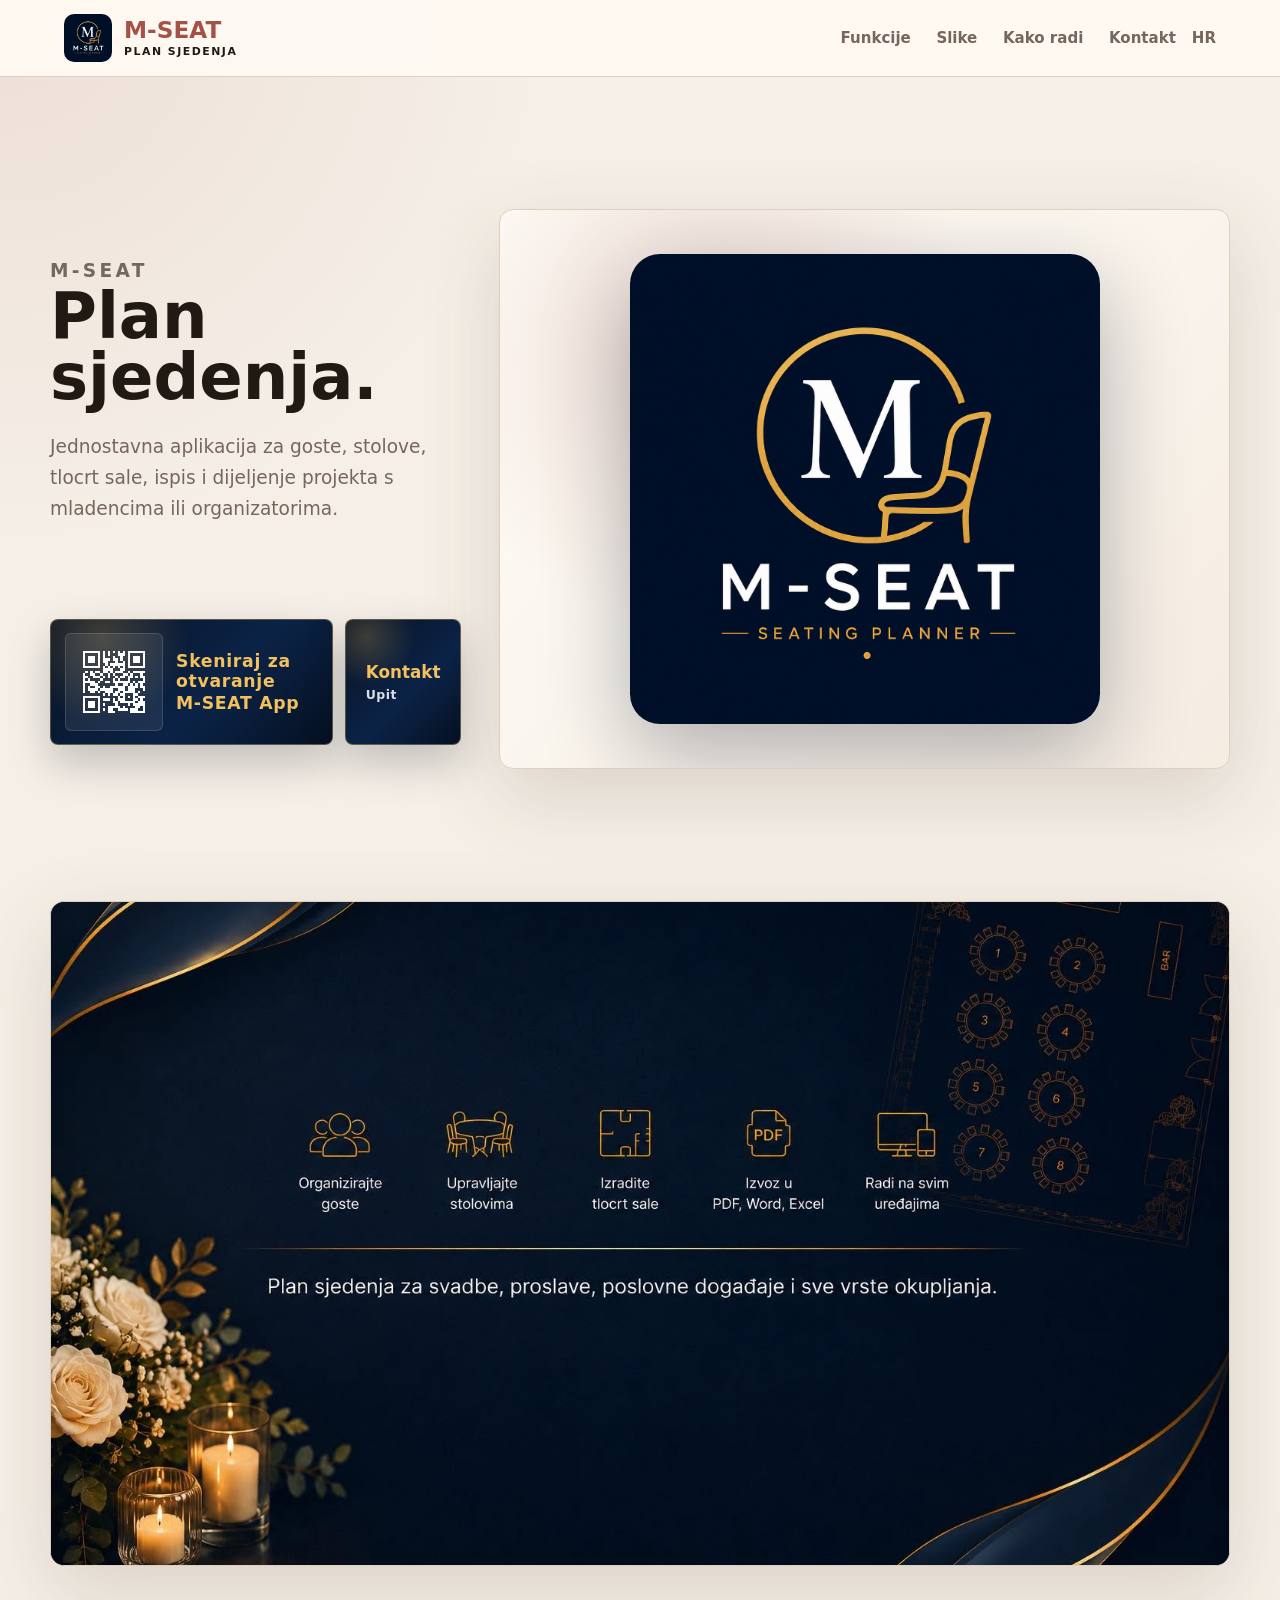
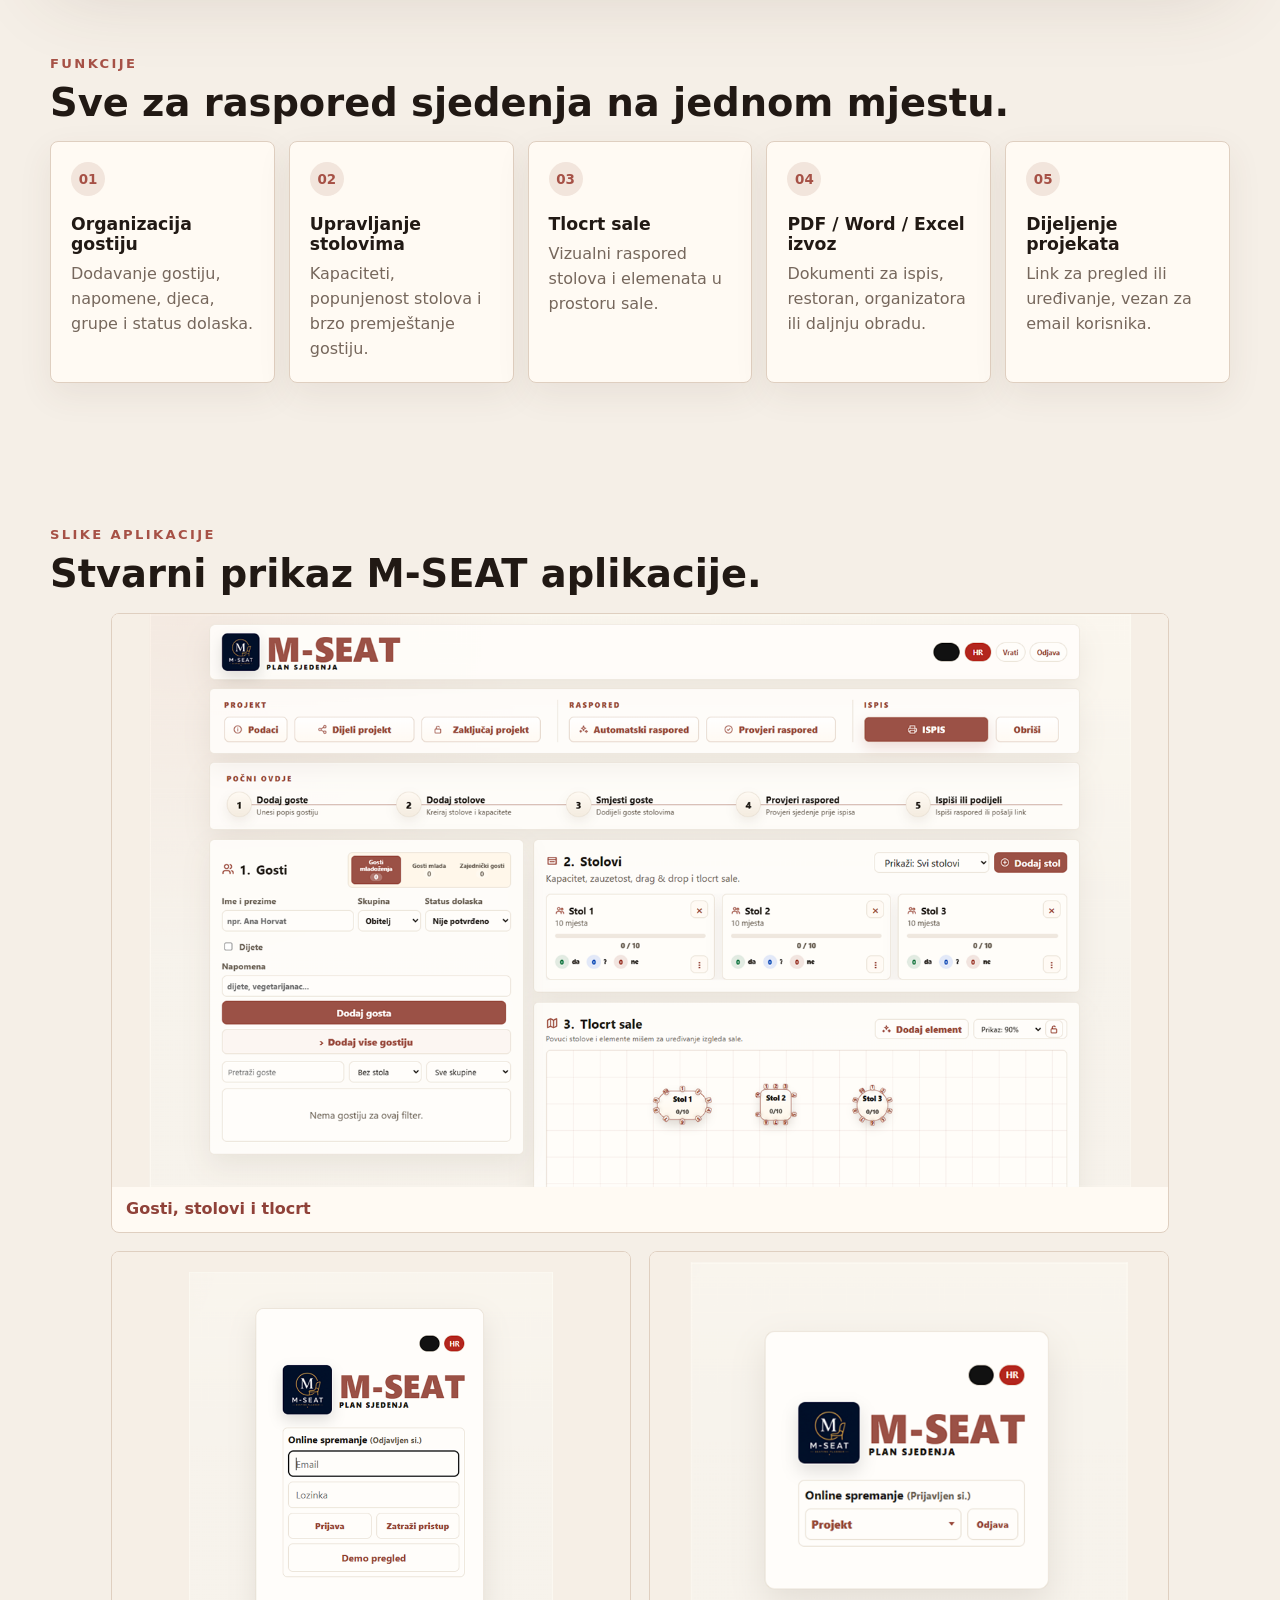
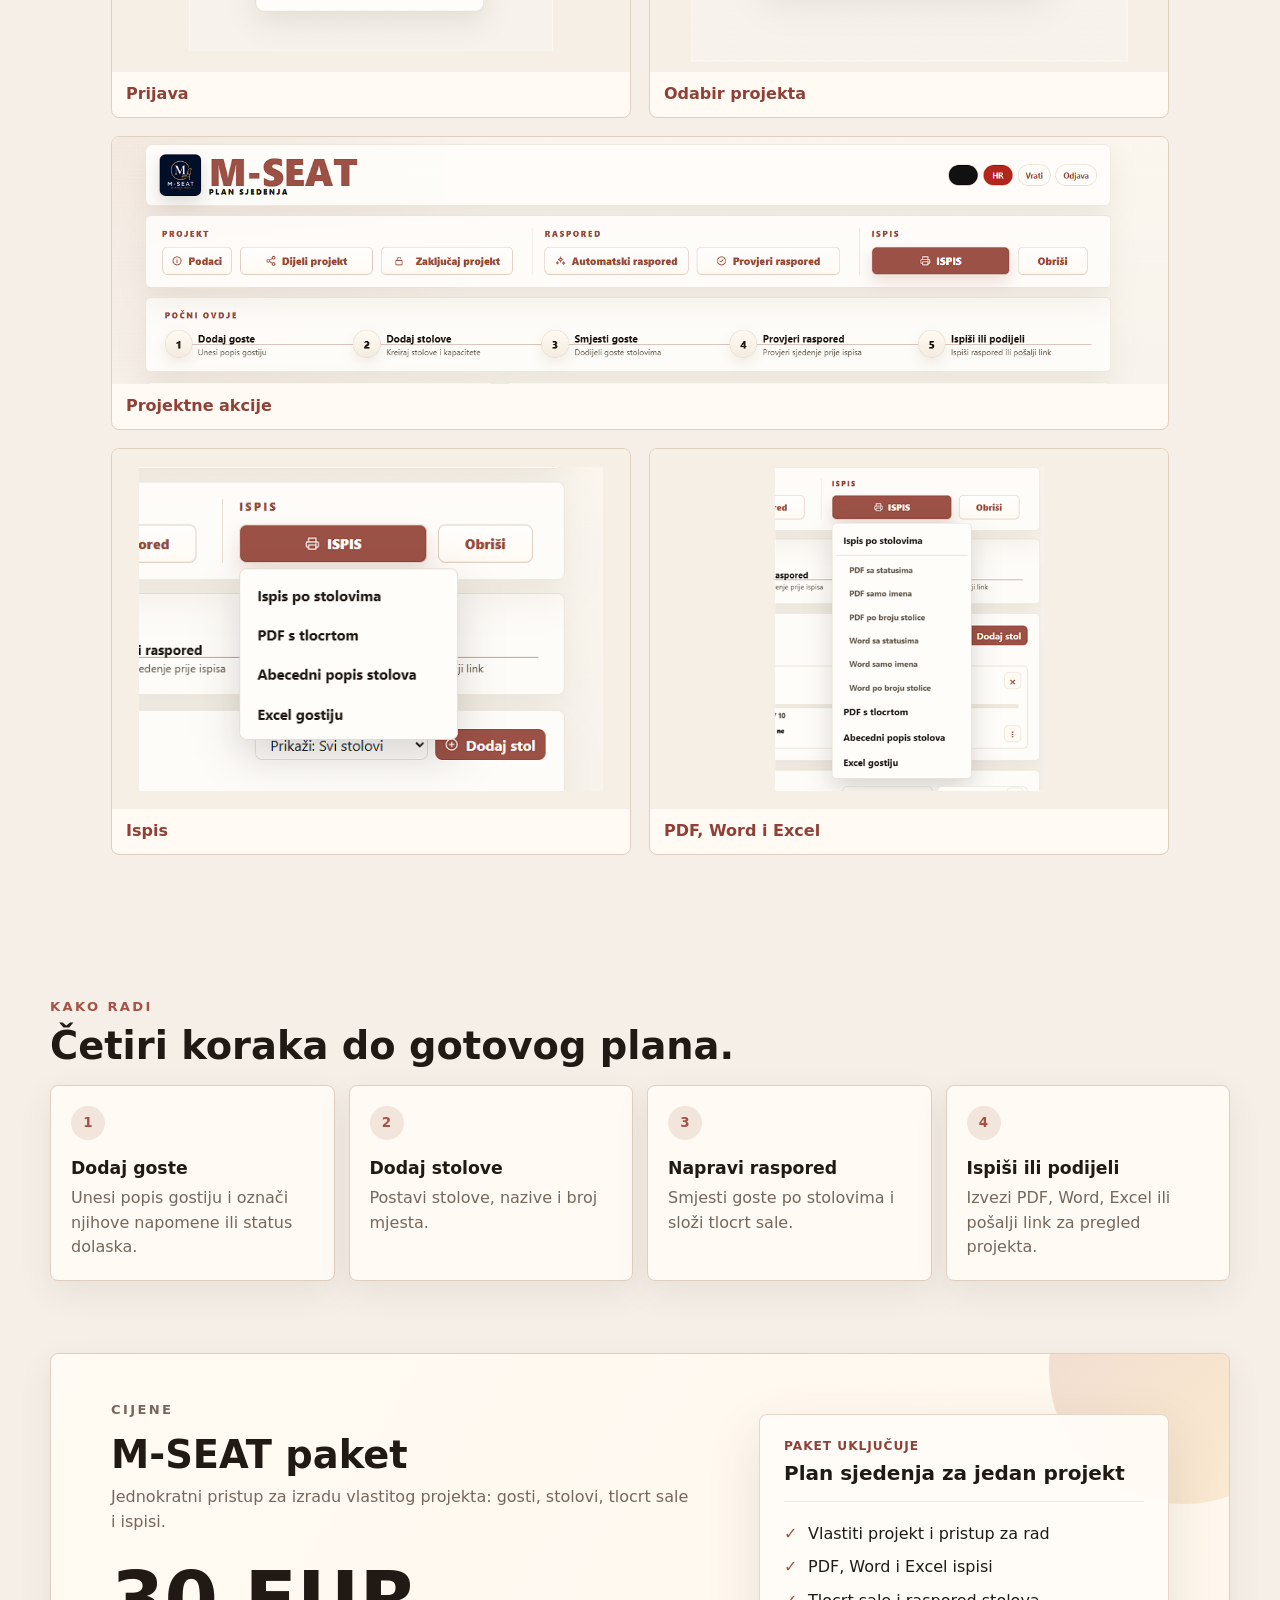
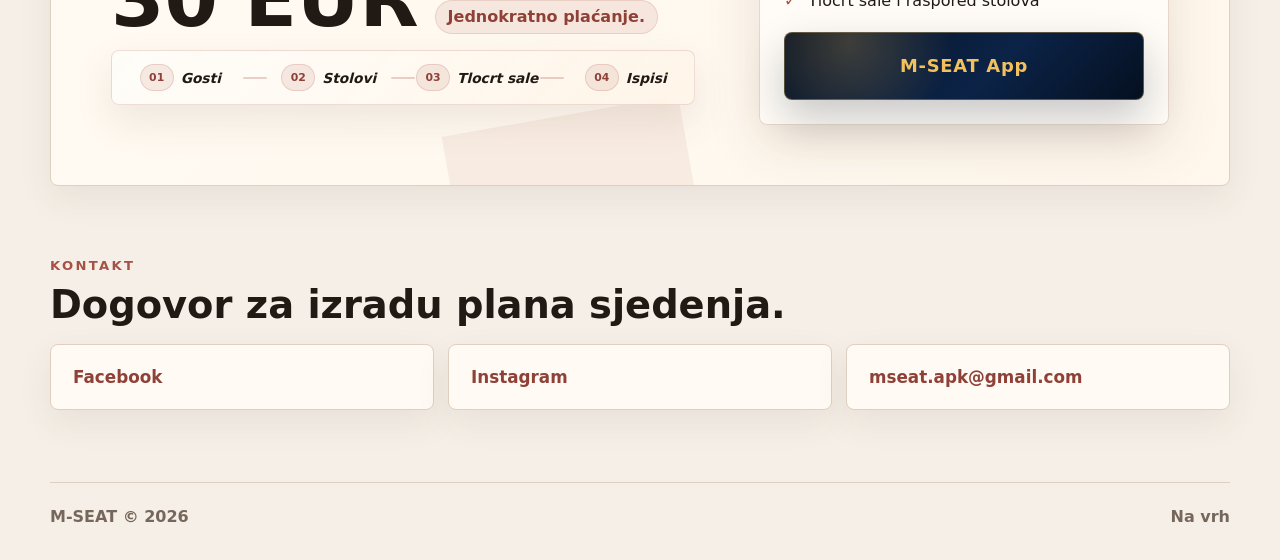
==== index.html @ f70d19cf "Popravljam prijevod prikaza paketa" ====
<!doctype html>
<html lang="hr">
  <head>
    <meta charset="UTF-8" />
    <meta name="viewport" content="width=device-width, initial-scale=1.0" />
    <meta name="description" content="M-SEAT je aplikacija za plan sjedenja, organizaciju gostiju, stolova, tlocrta sale i izvoz dokumenata." data-i18n-attr="content:meta.description" />
    <title>M-SEAT - Plan sjedenja</title>
    <link rel="icon" href="images/logo.png" type="image/png" />
    <link rel="stylesheet" href="css/style.css?v=20260628-5" />
  </head>
  <body>
    <header class="site-header">
      <a class="brand" href="#top" aria-label="M-SEAT početna" data-i18n-attr="aria-label:brand.aria">
        <img src="images/logo.png" alt="" />
        <span>
          <strong>M-SEAT</strong>
          <small data-i18n="brand.subtitle">Plan sjedenja</small>
        </span>
      </a>
      <nav aria-label="Navigacija" data-i18n-attr="aria-label:nav.aria">
        <a href="#funkcije" data-i18n="nav.features">Funkcije</a>
        <a href="#slike" data-i18n="nav.images">Slike</a>
        <a href="#kako-radi" data-i18n="nav.how">Kako radi</a>
        <a href="#kontakt" data-i18n="nav.contact">Kontakt</a>
      </nav>
      <button class="language-toggle" id="languageToggle" type="button" aria-label="Promijeni jezik">HR</button>
    </header>

    <main id="top">
      <section class="hero">
        <div class="hero-copy">
          <p class="eyebrow">M-SEAT</p>
          <h1 data-i18n="hero.title">Plan sjedenja.</h1>
          <p data-i18n="hero.copy">Jednostavna aplikacija za goste, stolove, tlocrt sale, ispis i dijeljenje projekta s mladencima ili organizatorima.</p>
        </div>
        <figure class="hero-shot hero-logo-panel">
          <img src="images/logo.png" alt="M-SEAT logo" />
        </figure>
        <div class="hero-link-row">
          <a class="hero-link-panel hero-qr-link" href="https://app.m-seat.com/" target="_blank" rel="noreferrer" aria-label="Skeniraj ili otvori M-SEAT App" data-i18n-attr="aria-label:hero.qr.aria">
            <span class="hero-qr-frame" aria-hidden="true">
              <img src="images/mseat-qr-white.png" alt="" />
            </span>
            <span class="hero-qr-text">
              <strong>
                <span data-i18n="hero.qr.scan.primary">Skeniraj za</span>
                <span data-i18n="hero.qr.scan.secondary">otvaranje</span>
              </strong>
              <span>M-SEAT App</span>
            </span>
          </a>
          <a class="hero-link-panel hero-contact-link" href="#kontakt" aria-label="Kontakt" data-i18n-attr="aria-label:hero.contact">
            <span data-i18n="hero.contact">Kontakt</span>
            <small data-i18n="hero.contact.sub">Upit</small>
          </a>
        </div>
      </section>

      <section class="promo-banner" aria-label="M-SEAT promotivni prikaz" data-i18n-attr="aria-label:promo.aria">
        <img src="images/promo.jpg" alt="M-SEAT promotivni prikaz funkcija za plan sjedenja" data-i18n-attr="alt:promo.alt" />
      </section>

      <section id="funkcije" class="section">
        <div class="section-heading">
          <p class="eyebrow" data-i18n="features.eyebrow">Funkcije</p>
          <h2 data-i18n="features.title">Sve za raspored sjedenja na jednom mjestu.</h2>
        </div>
        <div class="feature-grid">
          <article><span>01</span><h3 data-i18n="features.guests.title">Organizacija gostiju</h3><p data-i18n="features.guests.copy">Dodavanje gostiju, napomene, djeca, grupe i status dolaska.</p></article>
          <article><span>02</span><h3 data-i18n="features.tables.title">Upravljanje stolovima</h3><p data-i18n="features.tables.copy">Kapaciteti, popunjenost stolova i brzo premještanje gostiju.</p></article>
          <article><span>03</span><h3 data-i18n="features.floor.title">Tlocrt sale</h3><p data-i18n="features.floor.copy">Vizualni raspored stolova i elemenata u prostoru sale.</p></article>
          <article><span>04</span><h3 data-i18n="features.export.title">PDF / Word / Excel izvoz</h3><p data-i18n="features.export.copy">Dokumenti za ispis, restoran, organizatora ili daljnju obradu.</p></article>
          <article><span>05</span><h3 data-i18n="features.share.title">Dijeljenje projekata</h3><p data-i18n="features.share.copy">Link za pregled ili uređivanje, vezan za email korisnika.</p></article>
        </div>
      </section>

      <section id="slike" class="section screenshots-section">
        <div class="section-heading">
          <p class="eyebrow" data-i18n="images.eyebrow">Slike aplikacije</p>
          <h2 data-i18n="images.title">Stvarni prikaz M-SEAT aplikacije.</h2>
        </div>
        <div class="screenshots">
          <figure class="wide"><img src="images/workspace.png" alt="Glavna radna površina M-SEAT aplikacije" data-i18n-attr="alt:images.workspace.alt" /><figcaption data-i18n="images.workspace.caption">Gosti, stolovi i tlocrt</figcaption></figure>
          <figure class="auth-shot"><img src="images/login.png" alt="M-SEAT prijava" data-i18n-attr="alt:images.login.alt" /><figcaption data-i18n="images.login.caption">Prijava</figcaption></figure>
          <figure class="auth-shot"><img src="images/project.png" alt="M-SEAT odabir projekta" data-i18n-attr="alt:images.project.alt" /><figcaption data-i18n="images.project.caption">Odabir projekta</figcaption></figure>
          <figure class="wide"><img src="images/admin.png" alt="M-SEAT projektne akcije i početni koraci" data-i18n-attr="alt:images.admin.alt" /><figcaption data-i18n="images.admin.caption">Projektne akcije</figcaption></figure>
          <figure><img src="images/print-menu.png" alt="M-SEAT izbornik ispisa" data-i18n-attr="alt:images.print.alt" /><figcaption data-i18n="images.print.caption">Ispis</figcaption></figure>
          <figure><img src="images/print-details.png" alt="M-SEAT detaljne opcije ispisa" data-i18n-attr="alt:images.export.alt" /><figcaption data-i18n="images.export.caption">PDF, Word i Excel</figcaption></figure>
        </div>
      </section>

      <section id="kako-radi" class="section">
        <div class="section-heading">
          <p class="eyebrow" data-i18n="how.eyebrow">Kako radi</p>
          <h2 data-i18n="how.title">Četiri koraka do gotovog plana.</h2>
        </div>
        <div class="steps">
          <article><span>1</span><h3 data-i18n="how.guests.title">Dodaj goste</h3><p data-i18n="how.guests.copy">Unesi popis gostiju i označi njihove napomene ili status dolaska.</p></article>
          <article><span>2</span><h3 data-i18n="how.tables.title">Dodaj stolove</h3><p data-i18n="how.tables.copy">Postavi stolove, nazive i broj mjesta.</p></article>
          <article><span>3</span><h3 data-i18n="how.arrange.title">Napravi raspored</h3><p data-i18n="how.arrange.copy">Smjesti goste po stolovima i složi tlocrt sale.</p></article>
          <article><span>4</span><h3 data-i18n="how.share.title">Ispiši ili podijeli</h3><p data-i18n="how.share.copy">Izvezi PDF, Word, Excel ili pošalji link za pregled projekta.</p></article>
        </div>
      </section>

      <section id="cijene" class="section pricing">
        <div class="pricing-copy">
          <p class="eyebrow" data-i18n="pricing.eyebrow">Cijene</p>
          <h2 data-i18n="pricing.title">M-SEAT paket</h2>
          <p data-i18n="pricing.copy">Jednokratni pristup za izradu vlastitog projekta: gosti, stolovi, tlocrt sale i ispisi.</p>
          <div class="pricing-package">
            <strong>30 EUR</strong>
            <span data-i18n="pricing.note">Jednokratno placanje.</span>
          </div>
          <div class="pricing-flow" aria-hidden="true">
            <span><b>01</b> <em data-i18n="pricing.flowGuests">Gosti</em></span>
            <i></i>
            <span><b>02</b> <em data-i18n="pricing.flowTables">Stolovi</em></span>
            <i></i>
            <span><b>03</b> <em data-i18n="pricing.flowVenue">Tlocrt sale</em></span>
            <i></i>
            <span><b>04</b> <em data-i18n="pricing.flowExports">Ispisi</em></span>
          </div>
        </div>
        <div class="pricing-card">
          <div class="pricing-card-top">
            <span class="pricing-badge" data-i18n="pricing.includes">Paket uključuje</span>
            <strong data-i18n="pricing.planOneProject">Plan sjedenja za jedan projekt</strong>
          </div>
          <ul class="pricing-list">
            <li data-i18n="pricing.featureProject">Vlastiti projekt i pristup za rad</li>
            <li data-i18n="pricing.featureExports">PDF, Word i Excel ispisi</li>
            <li data-i18n="pricing.featureVenue">Tlocrt sale i raspored stolova</li>
          </ul>
          <a class="hero-link-panel pricing-button" href="https://app.m-seat.com/" target="_blank" rel="noreferrer">
            <span>M-SEAT App</span>
          </a>
        </div>
      </section>

      <section id="kontakt" class="section contact">
        <div class="section-heading">
          <p class="eyebrow" data-i18n="contact.eyebrow">Kontakt</p>
          <h2 data-i18n="contact.title">Dogovor za izradu plana sjedenja.</h2>
        </div>
        <div class="contact-grid">
          <a href="https://www.facebook.com/profile.php?id=61591236213432" target="_blank" rel="noreferrer">Facebook</a>
          <a href="https://instagram.com/mseatplanner" target="_blank" rel="noreferrer">Instagram</a>
          <a href="mailto:mseat.apk@gmail.com">mseat.apk@gmail.com</a>
        </div>
      </section>
    </main>

    <footer class="site-footer">
      <span>M-SEAT © 2026</span>
      <a href="#top" data-i18n="footer.top">Na vrh</a>
    </footer>
    <button class="back-to-top" id="backToTop" type="button" aria-label="Na vrh">↑</button>

    <script src="js/script.js?v=20260627-2"></script>
  </body>
</html>
---- css/style.css ----
:root {
  --bg: #f5efe7;
  --surface: #fffaf3;
  --surface-strong: #fffdf8;
  --ink: #211914;
  --muted: #76675c;
  --accent: #a65146;
  --accent-dark: #8f4138;
  --line: #dfcfc0;
  --soft: #f2e5dc;
  --shadow: 0 26px 80px rgba(87, 64, 46, 0.16);
}

* { box-sizing: border-box; }
html { scroll-behavior: smooth; }
body {
  background:
    radial-gradient(circle at top left, rgba(166, 81, 70, 0.1), transparent 34rem),
    var(--bg);
  color: var(--ink);
  font-family: Inter, ui-sans-serif, system-ui, -apple-system, BlinkMacSystemFont, "Segoe UI", sans-serif;
  margin: 0;
}
img { display: block; max-width: 100%; }
a { color: inherit; text-decoration: none; }

.site-header {
  align-items: center;
  background: rgba(255, 250, 243, 0.92);
  border-bottom: 1px solid var(--line);
  backdrop-filter: blur(16px);
  display: grid;
  gap: 16px;
  grid-template-columns: auto 1fr auto;
  padding: 14px clamp(18px, 5vw, 72px);
  position: sticky;
  top: 0;
  z-index: 10;
}

.brand {
  align-items: center;
  display: flex;
  gap: 12px;
}
.brand img {
  border-radius: 10px;
  height: 48px;
  width: 48px;
}
.brand strong {
  color: var(--accent);
  display: block;
  font-size: 1.45rem;
  font-weight: 900;
  line-height: 1;
}
.brand small {
  color: var(--ink);
  display: block;
  font-size: 0.68rem;
  font-weight: 850;
  letter-spacing: 0.14em;
  margin-top: 4px;
  text-transform: uppercase;
}
nav {
  align-items: center;
  display: flex;
  gap: clamp(12px, 2vw, 28px);
  justify-content: flex-end;
}
nav a {
  color: var(--muted);
  font-size: 0.94rem;
  font-weight: 780;
}

.hero,
.section,
.site-footer {
  margin-inline: auto;
  width: min(1180px, calc(100% - 32px));
}
.hero {
  align-content: center;
  align-items: center;
  column-gap: 38px;
  display: grid;
  grid-template-areas:
    "copy logo"
    "links logo";
  grid-template-columns: minmax(0, 0.72fr) minmax(0, 1.28fr);
  grid-template-rows: auto auto;
  min-height: calc(100svh - 76px);
  padding-block: 54px;
  row-gap: 24px;
}
.hero-copy {
  grid-area: copy;
}
.hero-copy h1,
.section-heading h2,
.pricing h2 {
  font-size: clamp(2.5rem, 5vw, 5.35rem);
  letter-spacing: 0;
  line-height: 0.96;
  margin: 0;
}
.hero-copy p {
  color: var(--muted);
  font-size: 1.16rem;
  line-height: 1.68;
  margin: 22px 0 0;
  max-width: 560px;
}
.eyebrow {
  color: var(--accent);
  font-size: 0.82rem;
  font-weight: 900;
  letter-spacing: 0.18em;
  margin: 0 0 14px;
  text-transform: uppercase;
}
.hero-link-row {
  align-items: stretch;
  display: flex;
  flex-wrap: wrap;
  gap: 12px;
  grid-area: links;
  margin-top: 24px;
}
.primary-button,
.secondary-button {
  align-items: center;
  border-radius: 8px;
  display: inline-flex;
  font-weight: 850;
  min-height: 48px;
  padding: 0 18px;
}
.primary-button {
  background: var(--accent);
  box-shadow: 0 16px 34px rgba(166, 81, 70, 0.24);
  color: #fff;
}
.secondary-button {
  background: var(--surface);
  border: 1px solid var(--line);
  color: var(--accent-dark);
}
.hero-link-panel {
  align-items: center;
  background:
    radial-gradient(circle at 18% 14%, rgba(200, 163, 91, 0.28), transparent 34%),
    linear-gradient(135deg, #071222, #0b2347 58%, #051020);
  border: 1px solid rgba(200, 163, 91, 0.42);
  border-radius: 8px;
  box-shadow: 0 18px 42px rgba(7, 18, 34, 0.22);
  color: #ffffff;
  display: inline-flex;
  overflow: hidden;
  position: relative;
  transition: box-shadow 180ms ease, transform 180ms ease, border-color 180ms ease;
}
.hero-link-panel::after {
  background: linear-gradient(110deg, transparent 0%, rgba(255, 255, 255, 0.2) 44%, transparent 62%);
  content: "";
  inset: 0 auto 0 -70%;
  position: absolute;
  transform: skewX(-18deg);
  transition: left 420ms ease;
  width: 52%;
}
.hero-link-panel:hover,
.hero-link-panel:focus-visible {
  border-color: rgba(200, 163, 91, 0.72);
  box-shadow: 0 22px 54px rgba(7, 18, 34, 0.3);
  transform: translateY(-3px);
}
.hero-link-panel:hover::after,
.hero-link-panel:focus-visible::after {
  left: 118%;
}
.hero-qr-link {
  flex: 1 1 276px;
  gap: 13px;
  max-width: 292px;
  min-height: 126px;
  padding: 13px 14px;
}
.hero-qr-frame {
  background: rgba(255, 255, 255, 0.08);
  border: 1px solid rgba(255, 255, 255, 0.14);
  border-radius: 6px;
  display: grid;
  flex: 0 0 auto;
  height: 98px;
  place-items: center;
  width: 98px;
}
.hero-qr-frame img {
  height: 82px;
  image-rendering: pixelated;
  width: 82px;
}
.hero-qr-text {
  align-items: start;
  display: grid;
  gap: 4px;
  line-height: 1.08;
  position: relative;
  z-index: 1;
}
.hero-qr-text strong {
  display: grid;
  gap: 1px;
  font-size: 0.96rem;
  font-weight: 850;
}
.hero-qr-text strong span {
  display: block;
}
.hero-qr-text span {
  color: #f2c15d;
  display: block;
  font-size: 1.08rem;
  font-weight: 900;
  letter-spacing: 0.04em;
}
.hero-contact-link {
  align-content: center;
  display: grid;
  gap: 5px;
  justify-content: center;
  min-height: 126px;
  padding: 16px 18px;
  width: 116px;
}
.hero-contact-link span {
  color: #f2c15d;
  font-size: 1.05rem;
  font-weight: 900;
  position: relative;
  z-index: 1;
}
.hero-contact-link small {
  color: rgba(255, 255, 255, 0.86);
  font-size: 0.78rem;
  font-weight: 800;
  letter-spacing: 0.04em;
  position: relative;
  z-index: 1;
}
.hero-shot {
  background:
    radial-gradient(circle at 28% 24%, rgba(166, 81, 70, 0.18), transparent 18rem),
    linear-gradient(135deg, #fffdf8, #f5ece2);
  border: 1px solid var(--line);
  border-radius: 14px;
  box-shadow: var(--shadow);
  margin: 0;
  overflow: hidden;
  padding: clamp(22px, 4vw, 44px);
}
.hero-logo-panel {
  align-items: center;
  display: grid;
  grid-area: logo;
  justify-items: center;
  min-height: 460px;
  text-align: center;
}
.hero-logo-panel img {
  border-radius: 30px;
  box-shadow: 0 30px 88px rgba(7, 18, 34, 0.3);
  width: min(470px, 82vw);
}

.promo-banner {
  background: #071222;
  border: 1px solid var(--line);
  border-radius: 14px;
  box-shadow: var(--shadow);
  margin: 0 auto 18px;
  overflow: hidden;
  width: min(1180px, calc(100% - 32px));
}
.promo-banner img {
  aspect-ratio: 16 / 9;
  object-fit: cover;
  width: 100%;
}

.section {
  padding-block: 72px;
}
.section-heading {
  margin-bottom: 20px;
  max-width: 100%;
}
.section-heading h2,
.pricing h2 {
  font-size: clamp(2rem, 3vw, 3.45rem);
  max-width: 1120px;
}
.feature-grid,
.steps,
.contact-grid {
  display: grid;
  gap: 14px;
}
.feature-grid {
  grid-template-columns: repeat(5, minmax(0, 1fr));
}
.feature-grid article,
.steps article,
.pricing,
.contact-grid a {
  background: var(--surface);
  border: 1px solid var(--line);
  border-radius: 8px;
  box-shadow: 0 12px 34px rgba(87, 64, 46, 0.08);
}
.feature-grid article,
.steps article {
  padding: 20px;
}
.feature-grid span,
.steps span {
  align-items: center;
  background: var(--soft);
  border-radius: 999px;
  color: var(--accent);
  display: inline-flex;
  font-size: 0.84rem;
  font-weight: 900;
  height: 34px;
  justify-content: center;
  width: 34px;
}
h3 {
  font-size: 1.08rem;
  margin: 18px 0 8px;
}
article p,
.pricing p {
  color: var(--muted);
  line-height: 1.55;
  margin: 0;
}

.screenshots {
  display: grid;
  gap: 18px;
  grid-template-columns: repeat(2, minmax(0, 520px));
  justify-content: center;
  justify-items: stretch;
}
.screenshots figure {
  background: var(--surface);
  border: 1px solid var(--line);
  border-radius: 8px;
  margin: 0;
  overflow: hidden;
  width: 100%;
}
.screenshots figure.wide {
  grid-column: 1 / -1;
  justify-self: center;
  width: min(1180px, 100%);
}
.screenshots img {
  background: #f6efe6;
  height: auto;
  object-fit: contain;
  object-position: center;
  width: 100%;
}
.screenshots figure:not(.wide) img {
  height: 360px;
  object-fit: contain;
  padding: 18px;
}
.screenshots figure.auth-shot img {
  height: 420px;
  padding: 10px;
}
.screenshots figcaption {
  color: var(--accent-dark);
  font-weight: 850;
  padding: 12px 14px 14px;
}
.steps {
  grid-template-columns: repeat(4, minmax(0, 1fr));
}
.pricing {
  align-items: center;
  display: flex;
  gap: 24px;
  justify-content: space-between;
  padding: clamp(26px, 4vw, 48px);
}
.pricing p {
  max-width: 620px;
}
.pricing-button {
  align-items: center;
  flex: 0 0 auto;
  justify-content: center;
  min-height: 74px;
  min-width: 214px;
  padding: 18px 26px;
}
.pricing-button span {
  color: #f2c15d;
  font-size: 1.12rem;
  font-weight: 900;
  letter-spacing: 0.04em;
  position: relative;
  z-index: 1;
}
.contact-grid {
  grid-template-columns: repeat(3, minmax(0, 1fr));
}
.contact-grid a {
  color: var(--accent-dark);
  font-size: 1.05rem;
  font-weight: 850;
  padding: 22px;
}
.site-footer {
  align-items: center;
  border-top: 1px solid var(--line);
  color: var(--muted);
  display: flex;
  font-weight: 750;
  justify-content: space-between;
  padding: 24px 0 34px;
}

.reveal {
  opacity: 0;
  transform: translateY(16px);
  transition: opacity 0.45s ease, transform 0.45s ease;
}
.reveal.is-visible {
  opacity: 1;
  transform: translateY(0);
}

.language-toggle {
  appearance: none;
  align-items: center;
  align-self: center;
  background: transparent;
  border: 0;
  color: var(--muted);
  cursor: pointer;
  display: inline-flex;
  font-family: inherit;
  font-size: 0.94rem;
  font-weight: 780;
  justify-content: center;
  justify-self: end;
  line-height: 1.2;
  margin: 0;
  padding: 0;
  text-align: center;
}

@media (max-width: 980px) {
  .hero {
    align-items: start;
    gap: 20px;
    grid-template-areas:
      "copy"
      "logo"
      "links";
    grid-template-columns: 1fr;
    grid-template-rows: auto auto auto;
  }
  .feature-grid,
  .steps {
    grid-template-columns: repeat(2, minmax(0, 1fr));
  }
}

@media (max-width: 680px) {
  body {
    overflow-x: hidden;
  }
  .site-header {
    align-items: center;
    backdrop-filter: none;
    display: flex;
    gap: 4px;
    overflow: hidden;
    padding: 10px 16px 12px 8px;
    position: static;
  }
  .brand {
    flex: 0 0 auto;
    gap: 5px;
    min-width: 0;
  }
  nav {
    align-items: center;
    display: flex;
    flex: 1 1 auto;
    gap: 4px;
    justify-content: flex-end;
    min-width: 0;
  }
  nav a {
    background: transparent;
    border: 0;
    border-radius: 0;
    color: var(--muted);
    font-size: 0.52rem;
    font-weight: 780;
    line-height: 1;
    padding: 0;
    text-align: left;
    white-space: nowrap;
  }
  .language-toggle {
    align-items: flex-start;
    align-self: center;
    display: inline-flex;
    flex: 0 0 auto;
    height: auto;
    line-height: 1;
    margin-left: 0;
    min-height: 0;
    min-width: 0;
    font-size: 0.52rem;
    margin-right: 2px;
    transform: translateY(-1px);
    white-space: nowrap;
  }
  .brand img {
    height: 27px;
    width: 27px;
  }
  .brand strong {
    font-size: 0.88rem;
  }
  .brand small {
    font-size: 0.38rem;
    letter-spacing: 0.08em;
  }
  .hero {
    min-height: auto;
    gap: 14px;
    padding-block: 28px 38px;
  }
  .hero-copy h1 {
    font-size: 2.65rem;
  }
  .hero-copy p {
    margin-top: 16px;
  }
  .hero-link-row {
    display: grid;
    gap: 10px;
    grid-template-columns: minmax(0, 1fr) 104px;
    margin-top: 0;
    width: 100%;
  }
  .hero-logo-panel {
    min-height: 280px;
    padding: 20px;
  }
  .hero-logo-panel img {
    width: min(292px, 78vw);
  }
  .hero-qr-link {
    flex: none;
    max-width: 100%;
    min-height: 112px;
    padding: 11px 12px;
    width: 100%;
  }
  .hero-qr-frame {
    height: 84px;
    width: 84px;
  }
  .hero-qr-frame img {
    height: 70px;
    width: 70px;
  }
  .hero-qr-text strong {
    font-size: 0.9rem;
  }
  .hero-qr-text span {
    font-size: 1rem;
  }
  .hero-contact-link {
    min-height: 112px;
    padding: 14px 12px;
    width: 100%;
  }
  .pricing {
    align-items: stretch;
    flex-direction: column;
  }
  .pricing-button {
    align-self: center;
    min-height: 62px;
    min-width: 0;
    padding: 14px 22px;
    width: min(100%, 208px);
  }
  .pricing-button span {
    font-size: 1rem;
  }
  .section-heading {
    margin-bottom: 18px;
  }
  .section-heading h2,
  .pricing h2 {
    font-size: clamp(2rem, 11vw, 2.65rem);
    max-width: 100%;
  }
  .section-heading {
    margin-bottom: 18px;
  }
  .section-heading h2,
  .pricing h2 {
    font-size: clamp(2rem, 11vw, 2.65rem);
    max-width: 100%;
  }
  .feature-grid,
  .steps,
  .screenshots,
  .contact-grid {
    grid-template-columns: 1fr;
  }
  .screenshots figure:not(.wide) img {
    height: 300px;
    padding: 14px;
  }
  .screenshots figure.auth-shot img {
    height: 340px;
    padding: 8px;
  }
  .site-footer {
    align-items: flex-start;
    display: grid;
    gap: 10px;
  }
}


.back-to-top {
  display: none;
}

@media (max-width: 680px) {
  .back-to-top {
    align-items: center;
    background: var(--accent);
    border: 1px solid var(--accent-dark);
    border-radius: 999px;
    bottom: 18px;
    box-shadow: 0 14px 32px rgba(87, 64, 46, 0.22);
    color: #fff;
    cursor: pointer;
    display: inline-flex;
    font-size: 1.1rem;
    font-weight: 900;
    height: 42px;
    justify-content: center;
    opacity: 0;
    pointer-events: none;
    position: fixed;
    right: 16px;
    transform: translateY(8px);
    transition: opacity 0.18s ease, transform 0.18s ease;
    width: 42px;
    z-index: 20;
  }
  .back-to-top.is-visible {
    opacity: 1;
    pointer-events: auto;
    transform: translateY(0);
  }
}


.pricing-copy {
  max-width: 560px;
}
.pricing-package {
  align-items: baseline;
  display: flex;
  flex-wrap: wrap;
  gap: 10px 14px;
  margin-top: 20px;
}
.pricing-package strong {
  color: var(--ink);
  display: block;
  font-size: clamp(2.4rem, 5vw, 3.75rem);
  letter-spacing: 0;
  line-height: 0.95;
}
.pricing-package span {
  color: var(--muted);
  font-weight: 800;
}
.pricing-list {
  color: var(--muted);
  display: grid;
  gap: 8px;
  line-height: 1.45;
  list-style: none;
  margin: 18px 0 0;
  padding: 0;
}
.pricing-list li {
  padding-left: 24px;
  position: relative;
}
.pricing-list li::before {
  color: var(--accent);
  content: "✓";
  font-weight: 900;
  left: 0;
  position: absolute;
}
@media (max-width: 720px) {
  .pricing-package {
    margin-top: 16px;
  }
}


/* M-SEAT pricing attractive override */
.pricing {
  align-items: center;
  background:
    linear-gradient(120deg, rgba(255, 250, 243, 0.96), rgba(255, 247, 235, 0.84)),
    var(--surface);
  display: grid;
  gap: clamp(28px, 5vw, 70px);
  grid-template-columns: minmax(0, 1fr) minmax(320px, 410px);
  overflow: hidden;
  padding: clamp(32px, 5vw, 60px);
  position: relative;
}

.pricing::before {
  background: linear-gradient(135deg, rgba(166, 81, 70, 0.18), rgba(242, 193, 93, 0.2));
  border-radius: 999px;
  content: "";
  height: 270px;
  position: absolute;
  right: -90px;
  top: -120px;
  width: 270px;
}

.pricing::after {
  background: rgba(166, 81, 70, 0.08);
  bottom: -70px;
  content: "";
  height: 140px;
  left: 34%;
  position: absolute;
  transform: rotate(-10deg);
  width: 240px;
}

.pricing-copy,
.pricing-card {
  position: relative;
  z-index: 1;
}

.pricing-copy {
  display: grid;
  gap: 16px;
  max-width: 680px;
}

.pricing p {
  max-width: 640px;
}

.pricing-package {
  align-items: end;
  display: flex;
  flex-wrap: wrap;
  gap: 10px 16px;
  margin-top: 18px;
}

.pricing-package strong {
  color: var(--ink);
  display: block;
  font-size: clamp(3rem, 6vw, 4.9rem);
  letter-spacing: 0;
  line-height: 0.9;
}

.pricing-package span {
  background: rgba(166, 81, 70, 0.1);
  border: 1px solid rgba(166, 81, 70, 0.16);
  border-radius: 999px;
  color: var(--accent-dark);
  font-weight: 900;
  line-height: 1;
  padding: 8px 12px;
}

.pricing-card {
  background: rgba(255, 252, 248, 0.92);
  border: 1px solid color-mix(in srgb, var(--line) 80%, transparent);
  border-radius: 8px;
  box-shadow: 0 20px 54px rgba(87, 64, 46, 0.13);
  display: grid;
  gap: 20px;
  padding: 24px;
}

.pricing-card-top {
  border-bottom: 1px solid rgba(113, 84, 63, 0.13);
  display: grid;
  gap: 8px;
  padding-bottom: 16px;
}

.pricing-card-top strong {
  color: var(--ink);
  font-size: 1.25rem;
  line-height: 1.2;
}

.pricing-badge {
  color: var(--accent-dark);
  font-size: 0.76rem;
  font-weight: 900;
  letter-spacing: 0.08em;
  text-transform: uppercase;
}

.pricing-card .pricing-list {
  gap: 10px;
  margin: 0;
}

.pricing-card .pricing-list li {
  color: var(--ink);
}

.pricing-card .pricing-button {
  align-items: center;
  justify-content: center;
  min-height: 68px;
  min-width: 0;
  padding: 18px 26px;
  width: 100%;
}

@media (max-width: 720px) {
  .pricing {
    grid-template-columns: 1fr;
    padding: 26px 18px;
  }

  .pricing-card {
    padding: 18px;
  }

  .pricing-package strong {
    font-size: clamp(2.7rem, 16vw, 4rem);
  }
}
/* End M-SEAT pricing attractive override */


/* M-SEAT pricing left visual */
.pricing-copy {
  min-height: 330px;
  position: relative;
}

.pricing-copy > .eyebrow,
.pricing-copy > h2,
.pricing-copy > p,
.pricing-copy > .pricing-package {
  position: relative;
  z-index: 2;
}

.pricing-visual-grid {
  background:
    linear-gradient(rgba(166, 81, 70, 0.18) 1px, transparent 1px),
    linear-gradient(90deg, rgba(166, 81, 70, 0.18) 1px, transparent 1px),
    rgba(255, 244, 231, 0.72);
  background-size: 32px 32px;
  border: 1px solid rgba(166, 81, 70, 0.22);
  border-radius: 8px;
  bottom: -4px;
  box-shadow: inset 0 1px 0 rgba(255, 255, 255, 0.72), 0 14px 34px rgba(87, 64, 46, 0.08);
  height: 150px;
  left: 0;
  opacity: 1;
  overflow: hidden;
  position: absolute;
  right: 22px;
  z-index: 1;
}

.pricing-visual-grid::before {
  animation: pricingSweep 6.5s ease-in-out infinite;
  background: linear-gradient(90deg, transparent, rgba(242, 193, 93, 0.42), transparent);
  content: "";
  height: 100%;
  left: -38%;
  position: absolute;
  top: 0;
  width: 42%;
}

.pricing-visual-chip {
  background: rgba(255, 250, 243, 0.98);
  border: 1px solid rgba(166, 81, 70, 0.28);
  border-radius: 999px;
  box-shadow: 0 10px 24px rgba(87, 64, 46, 0.12);
  color: var(--accent-dark);
  font-size: 0.78rem;
  font-weight: 900;
  letter-spacing: 0.04em;
  padding: 9px 14px;
  position: absolute;
  text-transform: uppercase;
}

.pricing-visual-chip.guests {
  animation: pricingFloatA 5.8s ease-in-out infinite;
  left: 7%;
  top: 24px;
}

.pricing-visual-chip.tables {
  animation: pricingFloatB 6.4s ease-in-out infinite;
  left: 35%;
  top: 70px;
}

.pricing-visual-chip.pdf {
  animation: pricingFloatA 6.8s ease-in-out infinite;
  left: 66%;
  top: 30px;
}

.pricing-visual-dot {
  background: rgba(166, 81, 70, 0.25);
  border: 1px solid rgba(166, 81, 70, 0.32);
  border-radius: 50%;
  height: 15px;
  position: absolute;
  width: 15px;
}

.pricing-visual-dot.dot-a {
  left: 20%;
  top: 103px;
}

.pricing-visual-dot.dot-b {
  left: 54%;
  top: 24px;
}

.pricing-visual-dot.dot-c {
  left: 82%;
  top: 92px;
}

@keyframes pricingSweep {
  0%, 22% { transform: translateX(0); }
  58%, 100% { transform: translateX(360%); }
}

@keyframes pricingFloatA {
  0%, 100% { transform: translateY(0); }
  50% { transform: translateY(-8px); }
}

@keyframes pricingFloatB {
  0%, 100% { transform: translateY(0); }
  50% { transform: translateY(8px); }
}

@media (max-width: 720px) {
  .pricing-copy {
    min-height: 0;
  }

  .pricing-visual-grid {
    display: none;
  }
}
/* End M-SEAT pricing left visual */


/* M-SEAT pricing visible workflow override */
.pricing-copy {
  min-height: 0;
}

.pricing-visual-grid {
  background:
    linear-gradient(rgba(166, 81, 70, 0.13) 1px, transparent 1px),
    linear-gradient(90deg, rgba(166, 81, 70, 0.13) 1px, transparent 1px),
    rgba(255, 247, 237, 0.94);
  background-size: 26px 26px;
  border: 1px solid rgba(166, 81, 70, 0.24);
  border-radius: 8px;
  box-shadow: inset 0 1px 0 rgba(255, 255, 255, 0.86), 0 16px 36px rgba(87, 64, 46, 0.1);
  display: grid;
  gap: 12px;
  grid-template-columns: repeat(3, minmax(0, 1fr));
  height: auto;
  left: auto;
  margin-top: 10px;
  min-height: 118px;
  opacity: 1;
  overflow: hidden;
  padding: 28px 20px 20px;
  position: relative;
  right: auto;
  width: min(100%, 560px);
  z-index: 2;
}

.pricing-visual-grid::before {
  animation: pricingSweep 4.8s ease-in-out infinite;
  background: linear-gradient(90deg, transparent, rgba(242, 193, 93, 0.48), transparent);
  content: "";
  height: 100%;
  left: -42%;
  position: absolute;
  top: 0;
  width: 36%;
  z-index: 0;
}

.pricing-flow-line {
  background: linear-gradient(90deg, rgba(166, 81, 70, 0.12), rgba(166, 81, 70, 0.42), rgba(166, 81, 70, 0.12));
  height: 2px;
  left: 18%;
  position: absolute;
  right: 18%;
  top: 50%;
  transform: translateY(-50%);
  z-index: 1;
}

.pricing-visual-chip {
  align-items: center;
  background: rgba(255, 253, 248, 0.98);
  border: 1px solid rgba(166, 81, 70, 0.32);
  border-radius: 8px;
  box-shadow: 0 12px 26px rgba(87, 64, 46, 0.13);
  color: var(--accent-dark);
  display: flex;
  font-size: 0.88rem;
  font-weight: 900;
  gap: 9px;
  justify-content: center;
  letter-spacing: 0;
  min-height: 58px;
  padding: 12px 10px;
  position: relative;
  text-transform: none;
  z-index: 2;
}

.pricing-visual-chip b {
  align-items: center;
  background: var(--accent);
  border-radius: 999px;
  color: #fff;
  display: inline-flex;
  flex: 0 0 auto;
  font-size: 0.78rem;
  height: 26px;
  justify-content: center;
  width: 26px;
}

.pricing-visual-chip.guests,
.pricing-visual-chip.tables,
.pricing-visual-chip.pdf {
  left: auto;
  top: auto;
}

.pricing-visual-chip.guests {
  animation: pricingFloatA 4.8s ease-in-out infinite;
}

.pricing-visual-chip.tables {
  animation: pricingFloatB 5.2s ease-in-out infinite;
}

.pricing-visual-chip.pdf {
  animation: pricingFloatA 5.6s ease-in-out infinite;
}

.pricing-visual-dot {
  background: #f2c15d;
  border: 2px solid rgba(255, 253, 248, 0.95);
  border-radius: 999px;
  box-shadow: 0 0 0 4px rgba(242, 193, 93, 0.18);
  height: 12px;
  position: absolute;
  top: 50%;
  transform: translate(-50%, -50%);
  width: 12px;
  z-index: 3;
}

.pricing-visual-dot.dot-a { left: 18%; }
.pricing-visual-dot.dot-b { left: 50%; }
.pricing-visual-dot.dot-c { left: 82%; }

@keyframes pricingSweep {
  0%, 18% { transform: translateX(0); }
  64%, 100% { transform: translateX(400%); }
}

@keyframes pricingFloatA {
  0%, 100% { transform: translateY(0); }
  50% { transform: translateY(-5px); }
}

@keyframes pricingFloatB {
  0%, 100% { transform: translateY(0); }
  50% { transform: translateY(5px); }
}

@media (max-width: 720px) {
  .pricing-visual-grid {
    display: grid;
    grid-template-columns: 1fr;
    padding: 18px;
  }

  .pricing-flow-line,
  .pricing-visual-dot {
    display: none;
  }
}
/* End M-SEAT pricing visible workflow override */


/* M-SEAT pricing clean flow */
.pricing-copy {
  gap: 18px;
  min-height: 0;
}

.pricing-copy > .eyebrow,
.pricing-copy > h2,
.pricing-copy > p,
.pricing-copy > .pricing-package {
  position: relative;
  z-index: 2;
}

.pricing-visual-grid {
  display: none !important;
}

.pricing-flow {
  align-items: center;
  background:
    linear-gradient(135deg, rgba(255, 253, 248, 0.96), rgba(255, 244, 232, 0.92));
  border: 1px solid rgba(166, 81, 70, 0.18);
  border-radius: 8px;
  box-shadow: 0 16px 38px rgba(87, 64, 46, 0.1);
  display: flex;
  gap: 12px;
  margin-top: 4px;
  max-width: 560px;
  overflow: hidden;
  padding: 14px 16px;
  position: relative;
  z-index: 2;
}

.pricing-flow::before {
  animation: pricingFlowShine 5.8s ease-in-out infinite;
  background: linear-gradient(90deg, transparent, rgba(242, 193, 93, 0.34), transparent);
  content: "";
  inset: 0 auto 0 -32%;
  position: absolute;
  width: 28%;
}

.pricing-flow span {
  align-items: center;
  color: var(--ink);
  display: inline-flex;
  flex: 1 1 0;
  font-size: 0.92rem;
  font-weight: 850;
  gap: 8px;
  justify-content: center;
  min-width: 0;
  position: relative;
  z-index: 1;
}

.pricing-flow b {
  align-items: center;
  background: rgba(166, 81, 70, 0.11);
  border: 1px solid rgba(166, 81, 70, 0.18);
  border-radius: 999px;
  color: var(--accent-dark);
  display: inline-flex;
  flex: 0 0 auto;
  font-size: 0.72rem;
  height: 28px;
  justify-content: center;
  width: 36px;
}

.pricing-flow i {
  background: rgba(166, 81, 70, 0.26);
  border-radius: 999px;
  display: block;
  flex: 0 0 32px;
  height: 2px;
  position: relative;
  z-index: 1;
}

@keyframes pricingFlowShine {
  0%, 24% { transform: translateX(0); }
  62%, 100% { transform: translateX(520%); }
}

@media (max-width: 720px) {
  .pricing-flow {
    align-items: stretch;
    display: grid;
    gap: 8px;
    padding: 12px;
  }

  .pricing-flow span {
    justify-content: flex-start;
  }

  .pricing-flow i {
    display: none;
  }
}
/* End M-SEAT pricing clean flow */


/* M-SEAT pricing title position */
.pricing {
  align-items: start;
}

.pricing-copy {
  align-self: start;
  gap: 12px;
  padding-top: 0;
  transform: translateY(-14px);
}

.pricing-copy .eyebrow {
  margin-bottom: 4px;
}

.pricing-copy h2 {
  margin-top: 0;
}

@media (max-width: 720px) {
  .pricing-copy {
    transform: none;
  }
}
/* End M-SEAT pricing title position */


/* M-SEAT pricing four flow */
.pricing-flow {
  gap: 8px;
  max-width: 620px;
  padding: 13px 14px;
}

.pricing-flow span {
  font-size: 0.86rem;
  gap: 7px;
  white-space: nowrap;
}

.pricing-flow b {
  font-size: 0.68rem;
  height: 27px;
  width: 34px;
}

.pricing-flow i {
  flex-basis: 24px;
}

@media (max-width: 860px) {
  .pricing-flow {
    align-items: stretch;
    display: grid;
    grid-template-columns: repeat(2, minmax(0, 1fr));
  }

  .pricing-flow i {
    display: none;
  }
}
/* End M-SEAT pricing four flow */
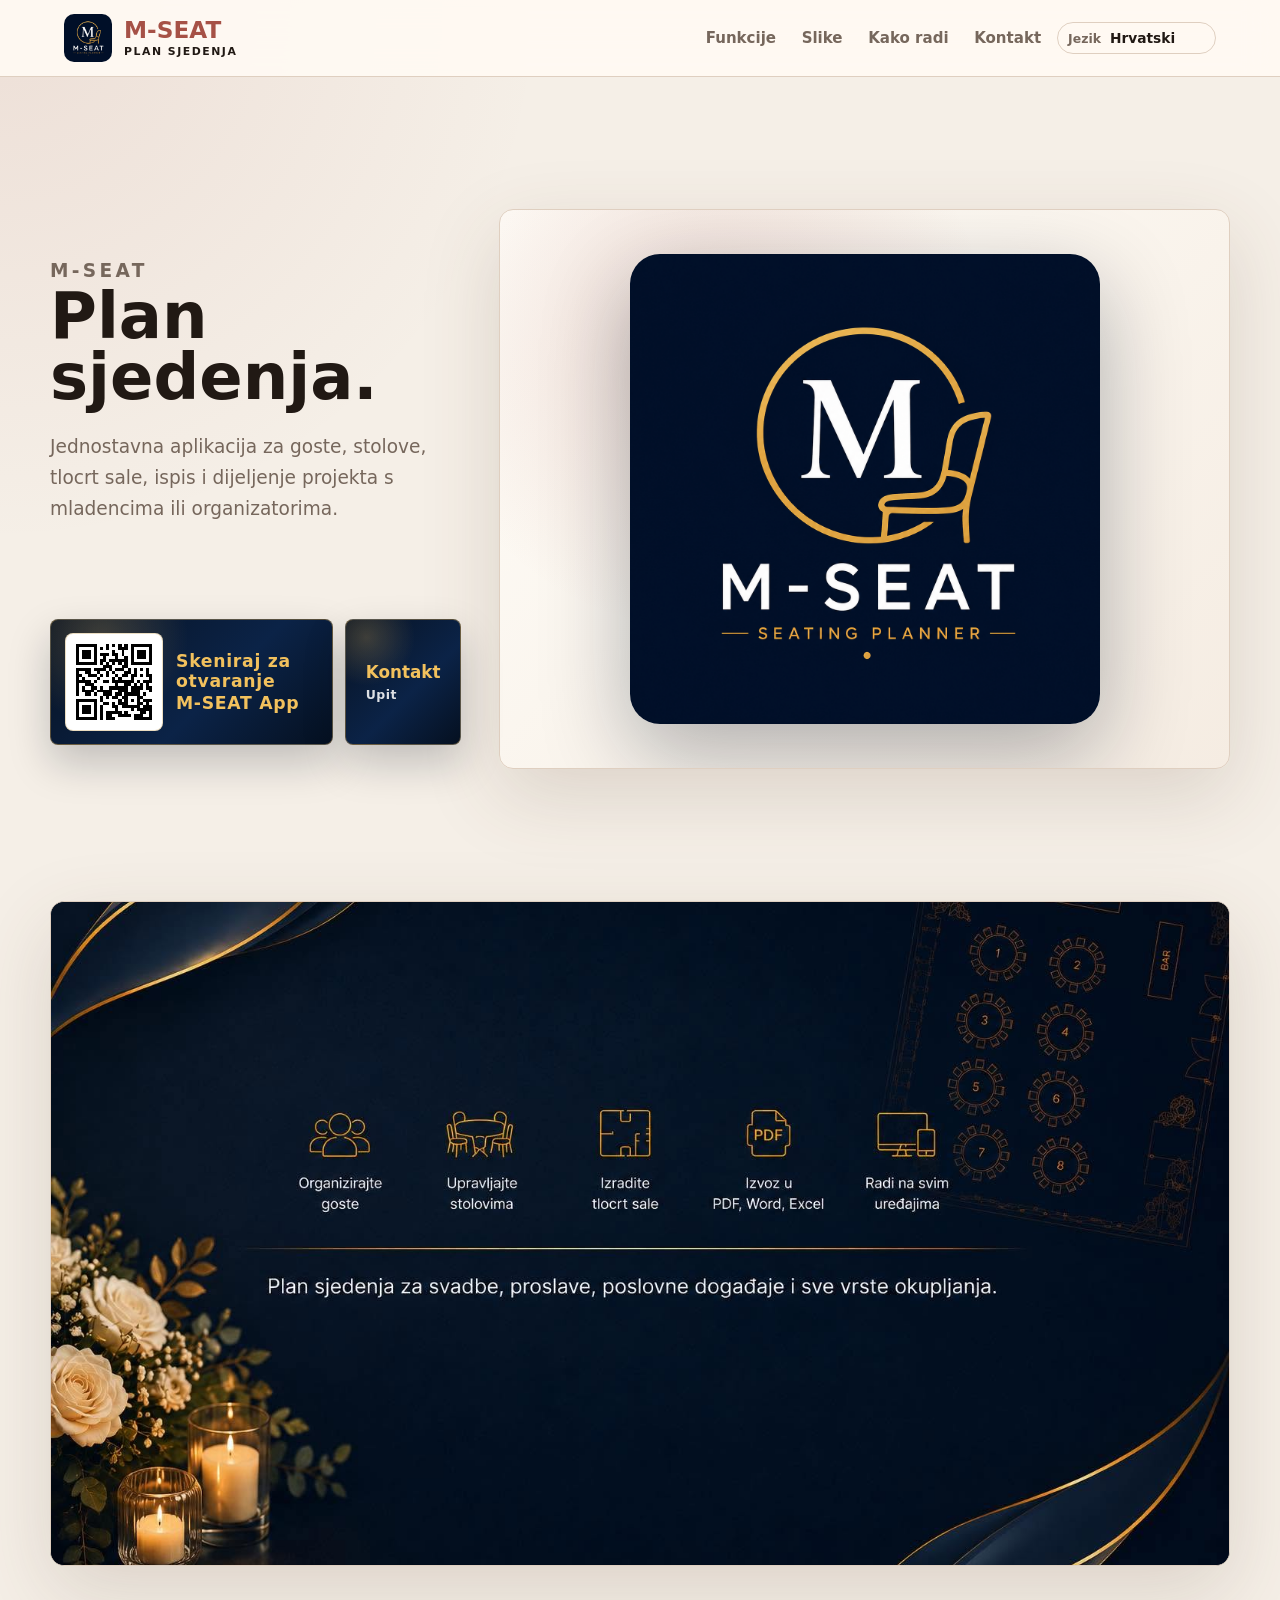
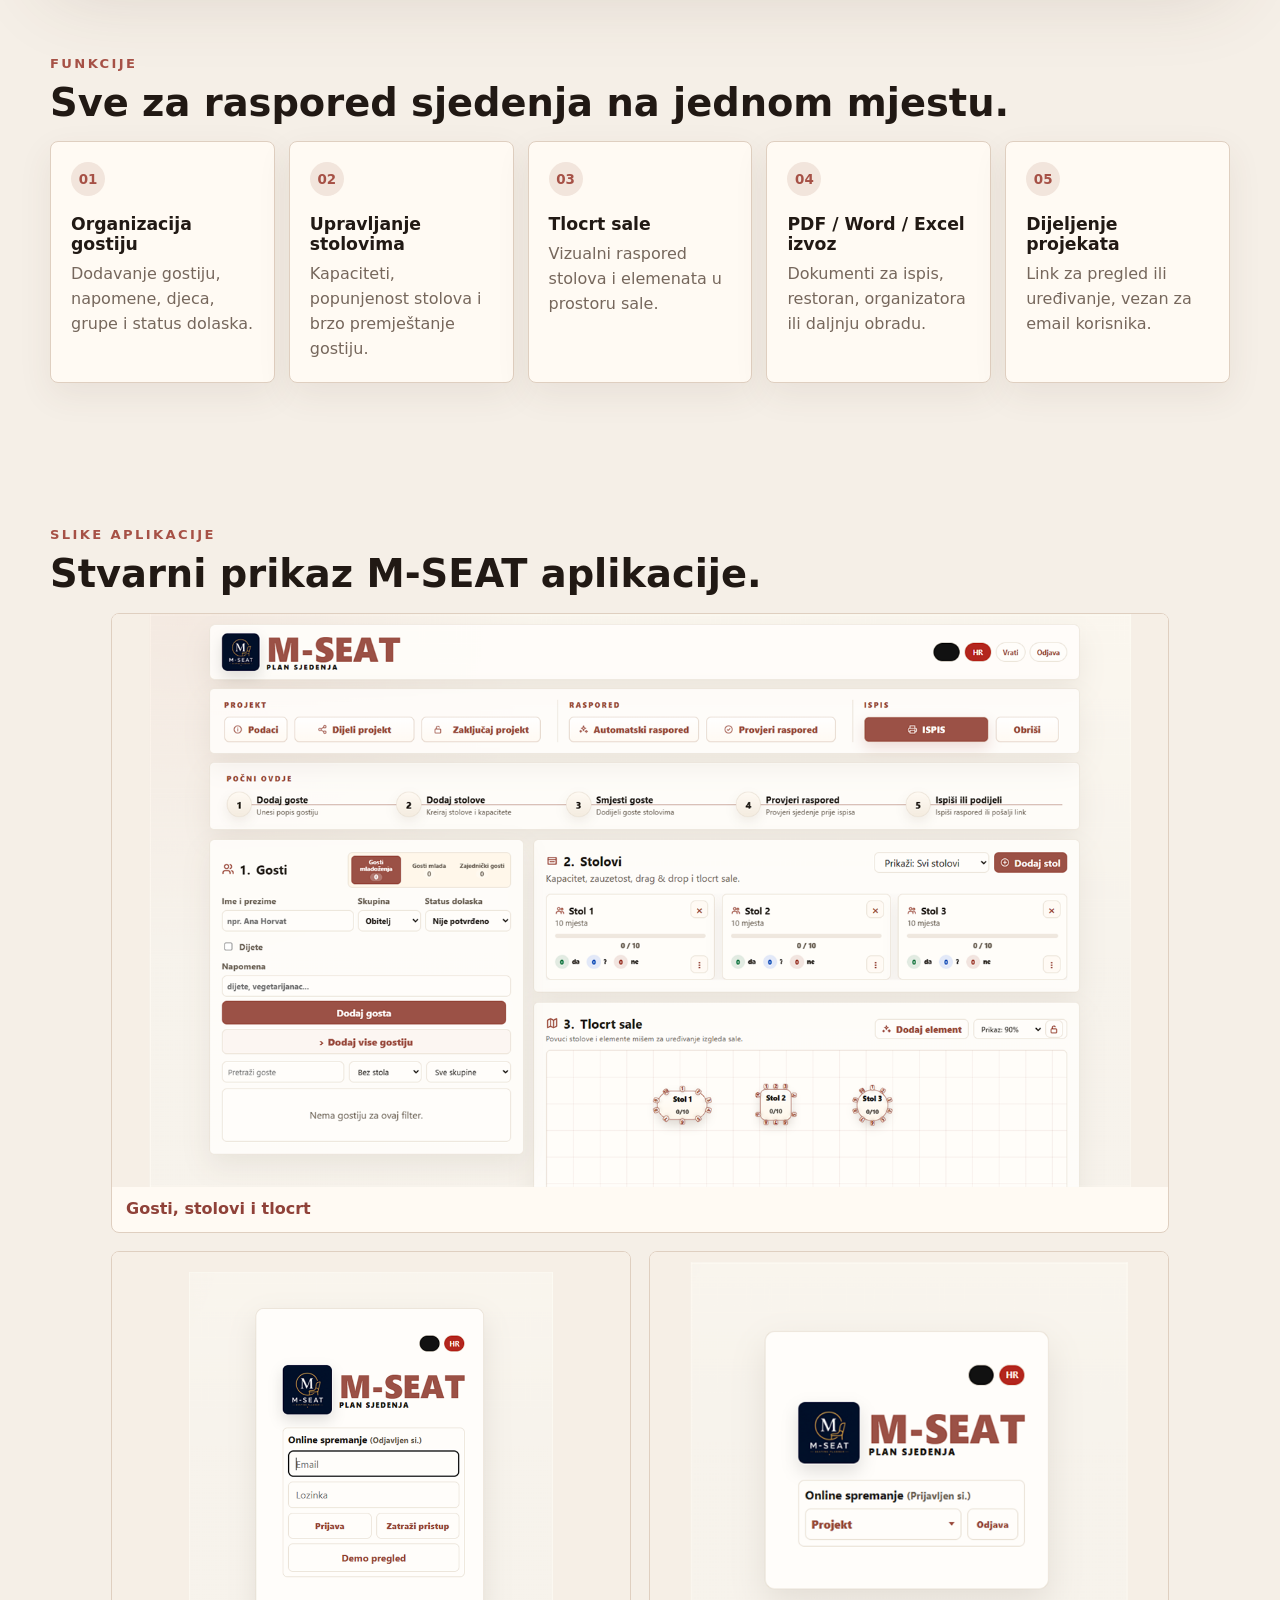
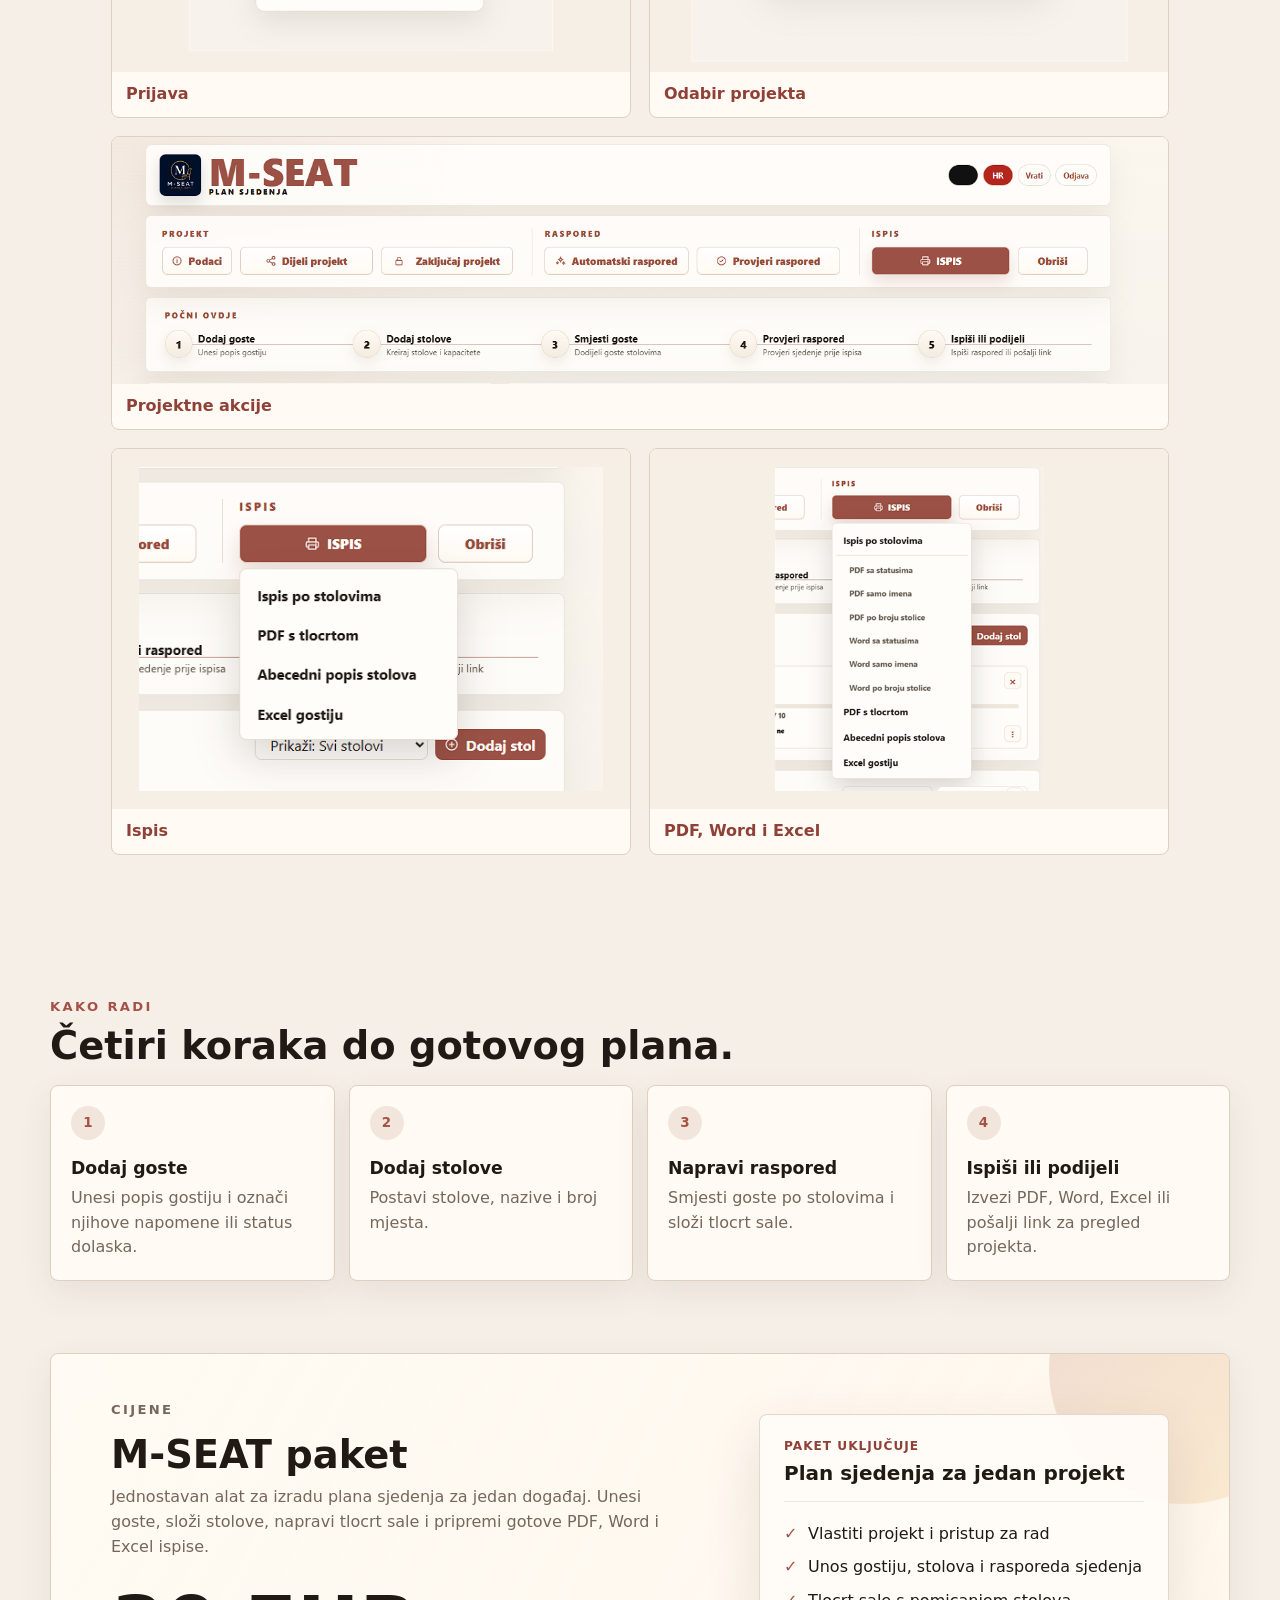
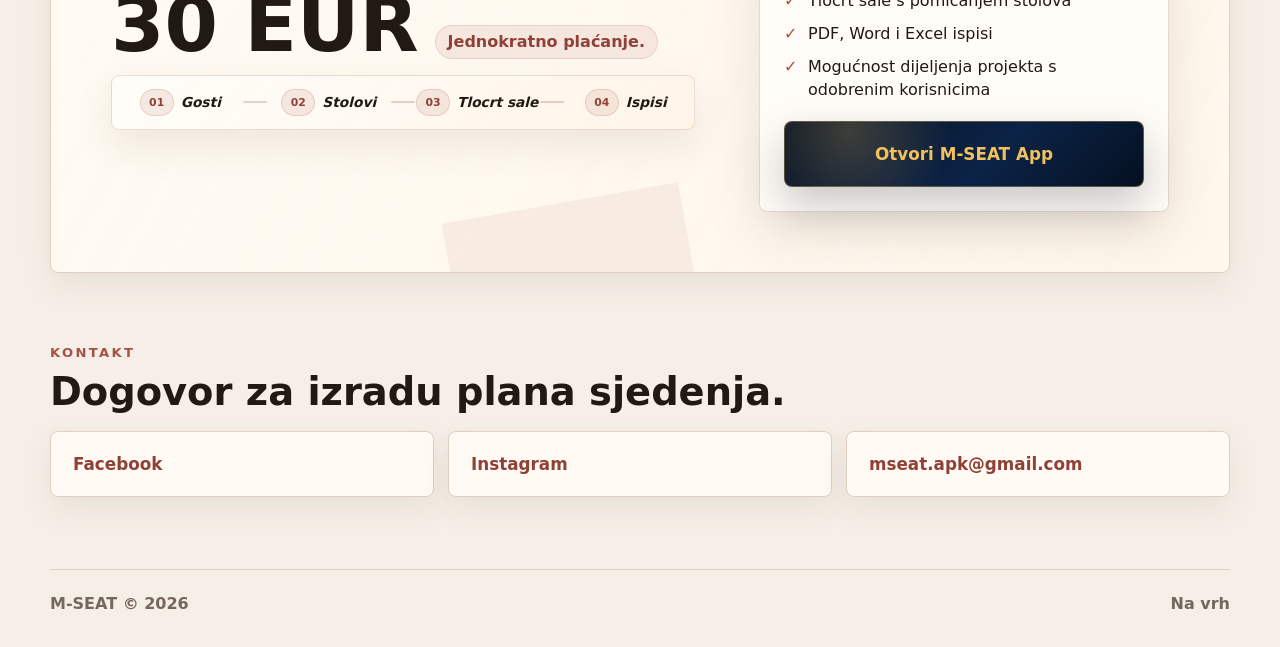
==== commit 33a17ef1: "Uredjujem web stranicu i QR kod" ====
--- a/index.html
+++ b/index.html
@@ -6,7 +6,7 @@
     <meta name="description" content="M-SEAT je aplikacija za plan sjedenja, organizaciju gostiju, stolova, tlocrta sale i izvoz dokumenata." data-i18n-attr="content:meta.description" />
     <title>M-SEAT - Plan sjedenja</title>
     <link rel="icon" href="images/logo.png" type="image/png" />
-    <link rel="stylesheet" href="css/style.css?v=20260628-5" />
+    <link rel="stylesheet" href="css/style.css?v=20260827-1" />
   </head>
   <body>
     <header class="site-header">
@@ -23,7 +23,19 @@
         <a href="#kako-radi" data-i18n="nav.how">Kako radi</a>
         <a href="#kontakt" data-i18n="nav.contact">Kontakt</a>
       </nav>
-      <button class="language-toggle" id="languageToggle" type="button" aria-label="Promijeni jezik">HR</button>
+      <label class="language-select" for="languageSelect">
+        <span data-i18n="language.label">Jezik</span>
+        <select id="languageSelect" aria-label="Jezik" data-i18n-attr="aria-label:language.label">
+          <option value="hr">Hrvatski</option>
+          <option value="en">English</option>
+          <option value="de">Deutsch</option>
+          <option value="it">Italiano</option>
+          <option value="fr">Français</option>
+          <option value="es">Español</option>
+          <option value="sl">Slovenščina</option>
+          <option value="bs">Bosanski</option>
+        </select>
+      </label>
     </header>
 
     <main id="top">
@@ -39,7 +51,7 @@
         <div class="hero-link-row">
           <a class="hero-link-panel hero-qr-link" href="https://app.m-seat.com/" target="_blank" rel="noreferrer" aria-label="Skeniraj ili otvori M-SEAT App" data-i18n-attr="aria-label:hero.qr.aria">
             <span class="hero-qr-frame" aria-hidden="true">
-              <img src="images/mseat-qr-white.png" alt="" />
+              <img src="images/mseat-qr-app.png" alt="" />
             </span>
             <span class="hero-qr-text">
               <strong>
@@ -106,7 +118,7 @@
         <div class="pricing-copy">
           <p class="eyebrow" data-i18n="pricing.eyebrow">Cijene</p>
           <h2 data-i18n="pricing.title">M-SEAT paket</h2>
-          <p data-i18n="pricing.copy">Jednokratni pristup za izradu vlastitog projekta: gosti, stolovi, tlocrt sale i ispisi.</p>
+          <p data-i18n="pricing.copy">Jednostavan alat za izradu plana sjedenja za jedan događaj. Unesi goste, složi stolove, napravi tlocrt sale i pripremi gotove PDF, Word i Excel ispise.</p>
           <div class="pricing-package">
             <strong>30 EUR</strong>
             <span data-i18n="pricing.note">Jednokratno placanje.</span>
@@ -128,11 +140,13 @@
           </div>
           <ul class="pricing-list">
             <li data-i18n="pricing.featureProject">Vlastiti projekt i pristup za rad</li>
+            <li data-i18n="pricing.featureGuests">Unos gostiju, stolova i rasporeda sjedenja</li>
+            <li data-i18n="pricing.featureVenue">Tlocrt sale s pomicanjem stolova</li>
             <li data-i18n="pricing.featureExports">PDF, Word i Excel ispisi</li>
-            <li data-i18n="pricing.featureVenue">Tlocrt sale i raspored stolova</li>
+            <li data-i18n="pricing.featureShare">Mogućnost dijeljenja projekta s odobrenim korisnicima</li>
           </ul>
           <a class="hero-link-panel pricing-button" href="https://app.m-seat.com/" target="_blank" rel="noreferrer">
-            <span>M-SEAT App</span>
+            <span data-i18n="pricing.cta">Otvori M-SEAT App</span>
           </a>
         </div>
       </section>
@@ -156,6 +170,14 @@
     </footer>
     <button class="back-to-top" id="backToTop" type="button" aria-label="Na vrh">↑</button>
 
-    <script src="js/script.js?v=20260627-2"></script>
+    <script src="js/i18n/translations-hr.js?v=20260827-1"></script>
+    <script src="js/i18n/translations-en.js?v=20260827-1"></script>
+    <script src="js/i18n/translations-de.js?v=20260827-1"></script>
+    <script src="js/i18n/translations-it.js?v=20260827-1"></script>
+    <script src="js/i18n/translations-fr.js?v=20260827-1"></script>
+    <script src="js/i18n/translations-es.js?v=20260827-1"></script>
+    <script src="js/i18n/translations-sl.js?v=20260827-1"></script>
+    <script src="js/i18n/translations-bs.js?v=20260827-1"></script>
+    <script src="js/script.js?v=20260827-1"></script>
   </body>
 </html>
--- a/css/style.css
+++ b/css/style.css
@@ -190,9 +190,10 @@
   padding: 13px 14px;
 }
 .hero-qr-frame {
-  background: rgba(255, 255, 255, 0.08);
-  border: 1px solid rgba(255, 255, 255, 0.14);
-  border-radius: 6px;
+  background: #ffffff;
+  border: 1px solid rgba(200, 163, 91, 0.38);
+  border-radius: 8px;
+  box-shadow: inset 0 0 0 5px #ffffff;
   display: grid;
   flex: 0 0 auto;
   height: 98px;
@@ -200,9 +201,9 @@
   width: 98px;
 }
 .hero-qr-frame img {
-  height: 82px;
+  height: 88px;
   image-rendering: pixelated;
-  width: 82px;
+  width: 88px;
 }
 .hero-qr-text {
   align-items: start;
@@ -583,12 +584,12 @@
     width: 100%;
   }
   .hero-qr-frame {
-    height: 84px;
-    width: 84px;
+    height: 90px;
+    width: 90px;
   }
   .hero-qr-frame img {
-    height: 70px;
-    width: 70px;
+    height: 80px;
+    width: 80px;
   }
   .hero-qr-text strong {
     font-size: 0.9rem;
@@ -1329,3 +1330,153 @@
   }
 }
 /* End M-SEAT pricing four flow */
+
+
+/* M-SEAT pricing copy refresh */
+.pricing-card .pricing-list {
+  gap: 10px;
+}
+
+.pricing-card .pricing-list li {
+  line-height: 1.45;
+}
+
+.pricing-card .pricing-button {
+  min-height: 66px;
+}
+
+.pricing-card .pricing-button span {
+  font-size: 1.05rem;
+  letter-spacing: 0;
+}
+
+@media (max-width: 720px) {
+  .pricing-card .pricing-button {
+    min-height: 58px;
+  }
+}
+/* End M-SEAT pricing copy refresh */
+
+
+/* M-SEAT language select */
+.language-select {
+  align-items: center;
+  align-self: center;
+  border: 1px solid var(--line);
+  border-radius: 999px;
+  color: var(--muted);
+  display: inline-flex;
+  gap: 7px;
+  justify-self: end;
+  padding: 7px 10px;
+  white-space: nowrap;
+}
+
+.language-select span {
+  font-size: 0.78rem;
+  font-weight: 850;
+}
+
+.language-select select {
+  appearance: none;
+  background: transparent;
+  border: 0;
+  color: var(--ink);
+  cursor: pointer;
+  font: inherit;
+  font-size: 0.86rem;
+  font-weight: 850;
+  outline: 0;
+  padding: 0 2px;
+}
+
+@media (max-width: 680px) {
+  .language-select {
+    border: 0;
+    gap: 3px;
+    padding: 0;
+  }
+
+  .language-select span,
+  .language-select select {
+    font-size: 0.52rem;
+  }
+
+  .language-select select {
+    max-width: 56px;
+  }
+}
+/* End M-SEAT language select */
+
+
+/* M-SEAT mobile header readable language */
+@media (max-width: 680px) {
+  .site-header {
+    align-items: center;
+    display: grid;
+    gap: 10px 8px;
+    grid-template-columns: minmax(0, 1fr) auto;
+    overflow: visible;
+    padding: 10px 12px 12px;
+  }
+
+  .site-header .brand {
+    grid-column: 1;
+    grid-row: 1;
+  }
+
+  .site-header .language-select {
+    background: transparent;
+    border: 0;
+    border-radius: 0;
+    gap: 3px;
+    grid-column: 2;
+    grid-row: 1;
+    justify-self: end;
+    min-height: 20px;
+    padding: 2px 4px;
+  }
+
+  .site-header .language-select span {
+    font-size: 0.5rem;
+  }
+
+  .site-header .language-select select {
+    font-size: 0.54rem;
+    max-width: 52px;
+  }
+
+  .site-header nav {
+    background: rgba(255, 253, 248, 0.82);
+    border: 1px solid rgba(166, 81, 70, 0.14);
+    border-radius: 12px;
+    display: flex;
+    gap: 5px;
+    grid-column: 1 / -1;
+    grid-row: 2;
+    justify-content: space-between;
+    overflow-x: auto;
+    padding: 6px;
+    scrollbar-width: none;
+    width: 100%;
+  }
+
+  .site-header nav::-webkit-scrollbar {
+    display: none;
+  }
+
+  .site-header nav a {
+    background: var(--surface-strong);
+    border: 1px solid rgba(166, 81, 70, 0.13);
+    border-radius: 8px;
+    color: var(--accent-dark);
+    flex: 1 0 auto;
+    font-size: 0.68rem;
+    font-weight: 850;
+    line-height: 1.1;
+    min-width: 72px;
+    padding: 8px 6px;
+    text-align: center;
+  }
+}
+/* End M-SEAT mobile header readable language */
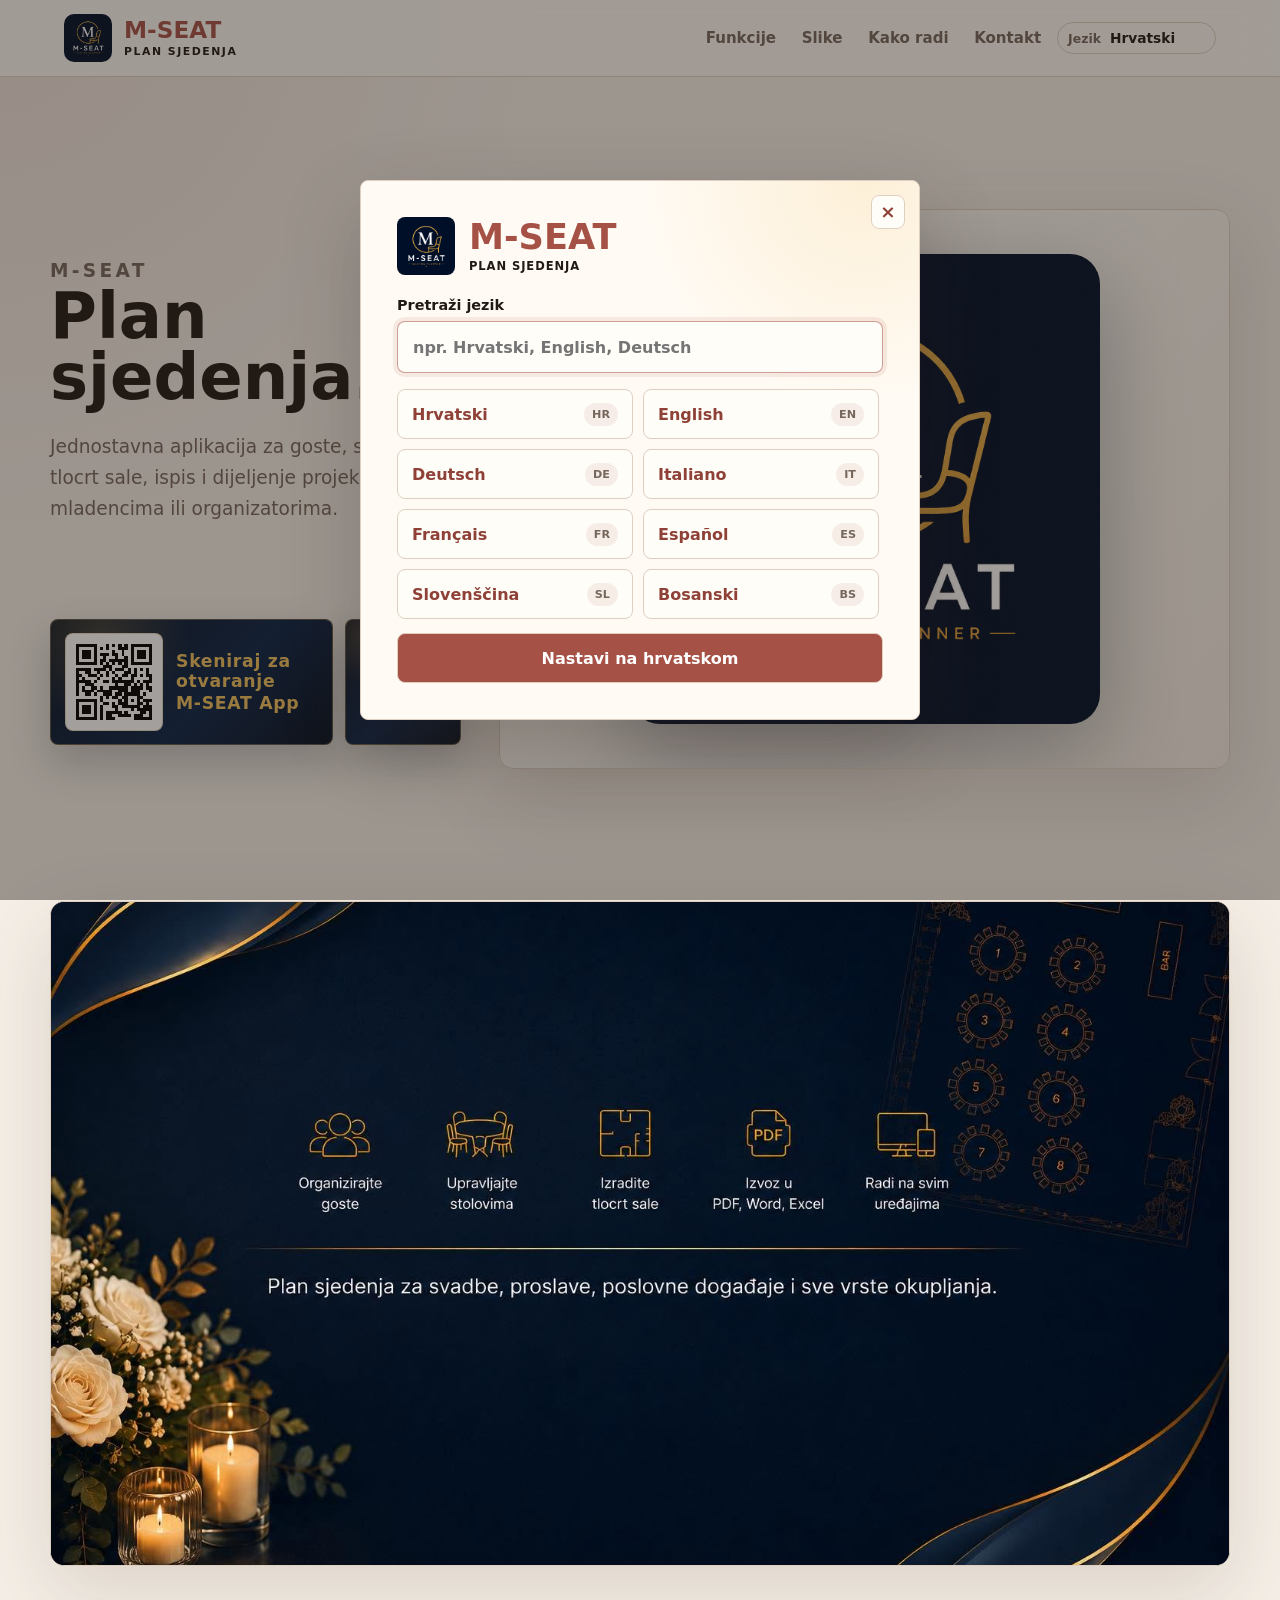
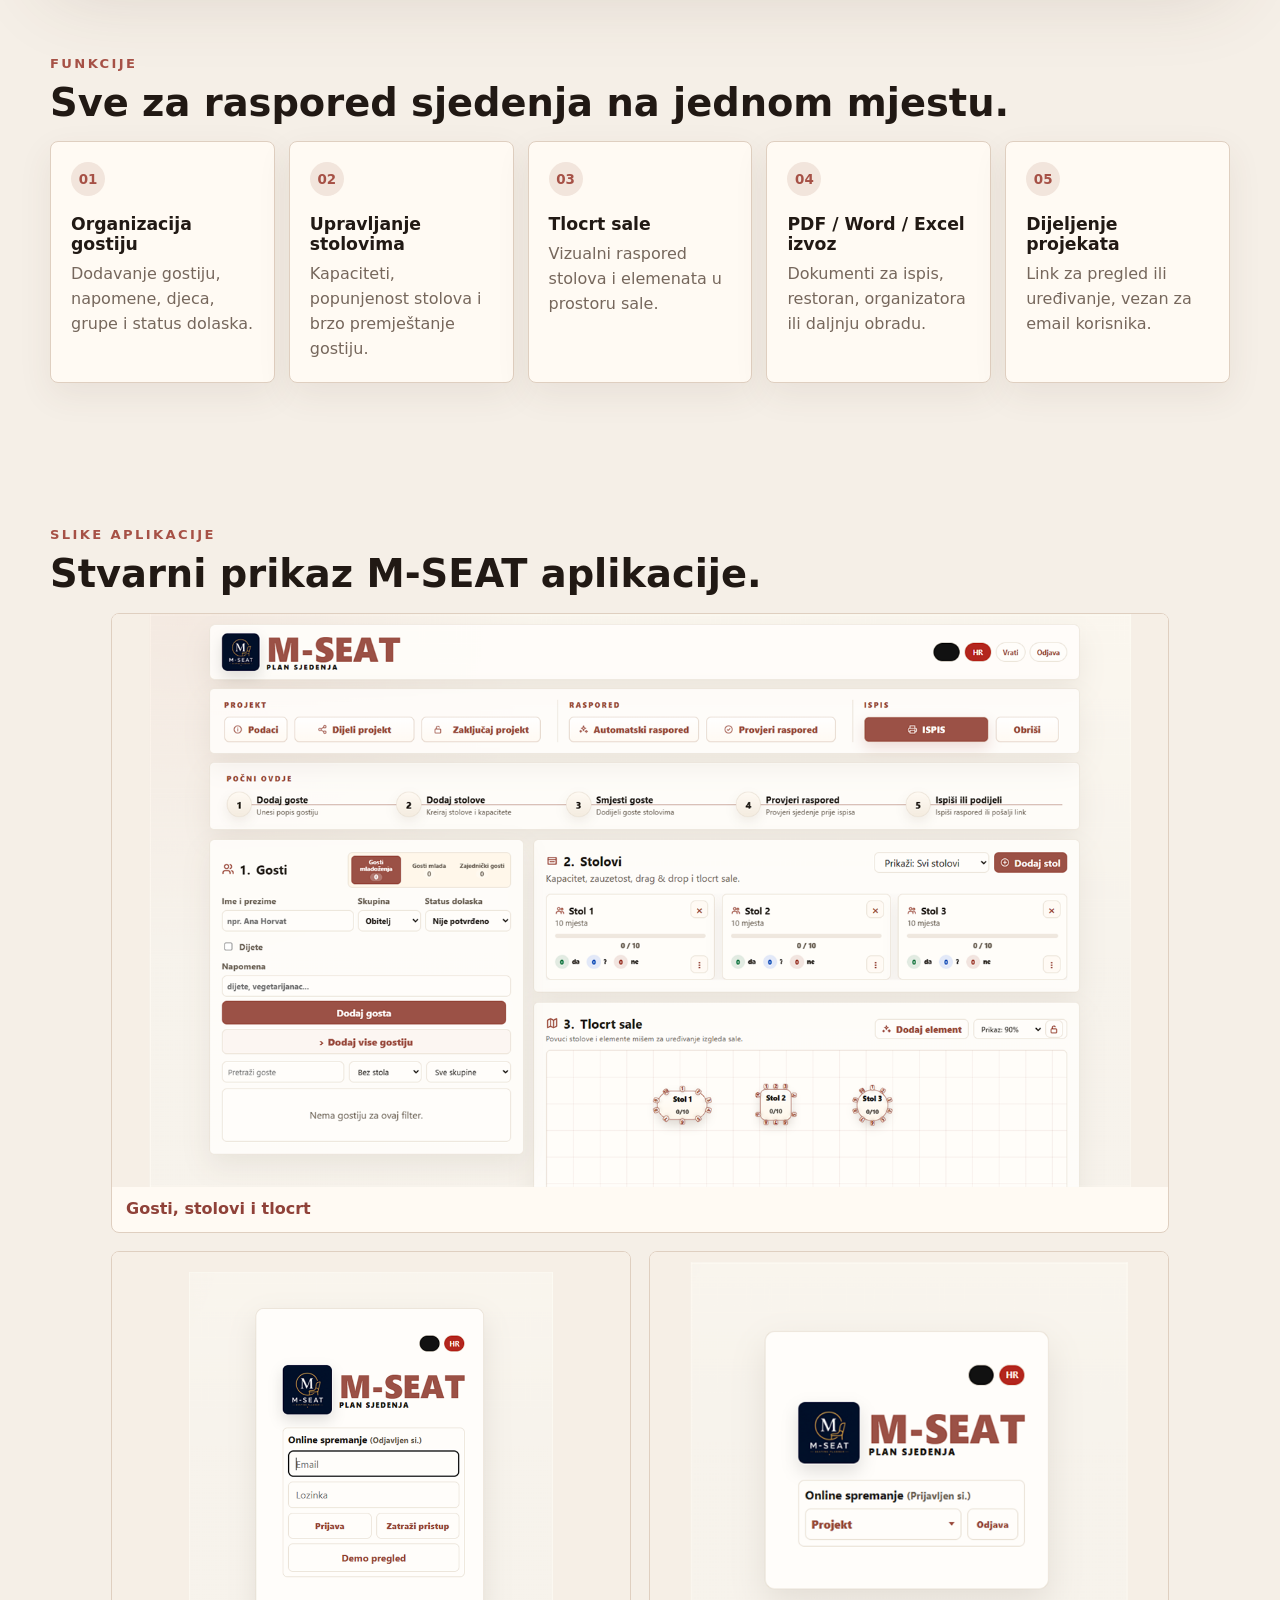
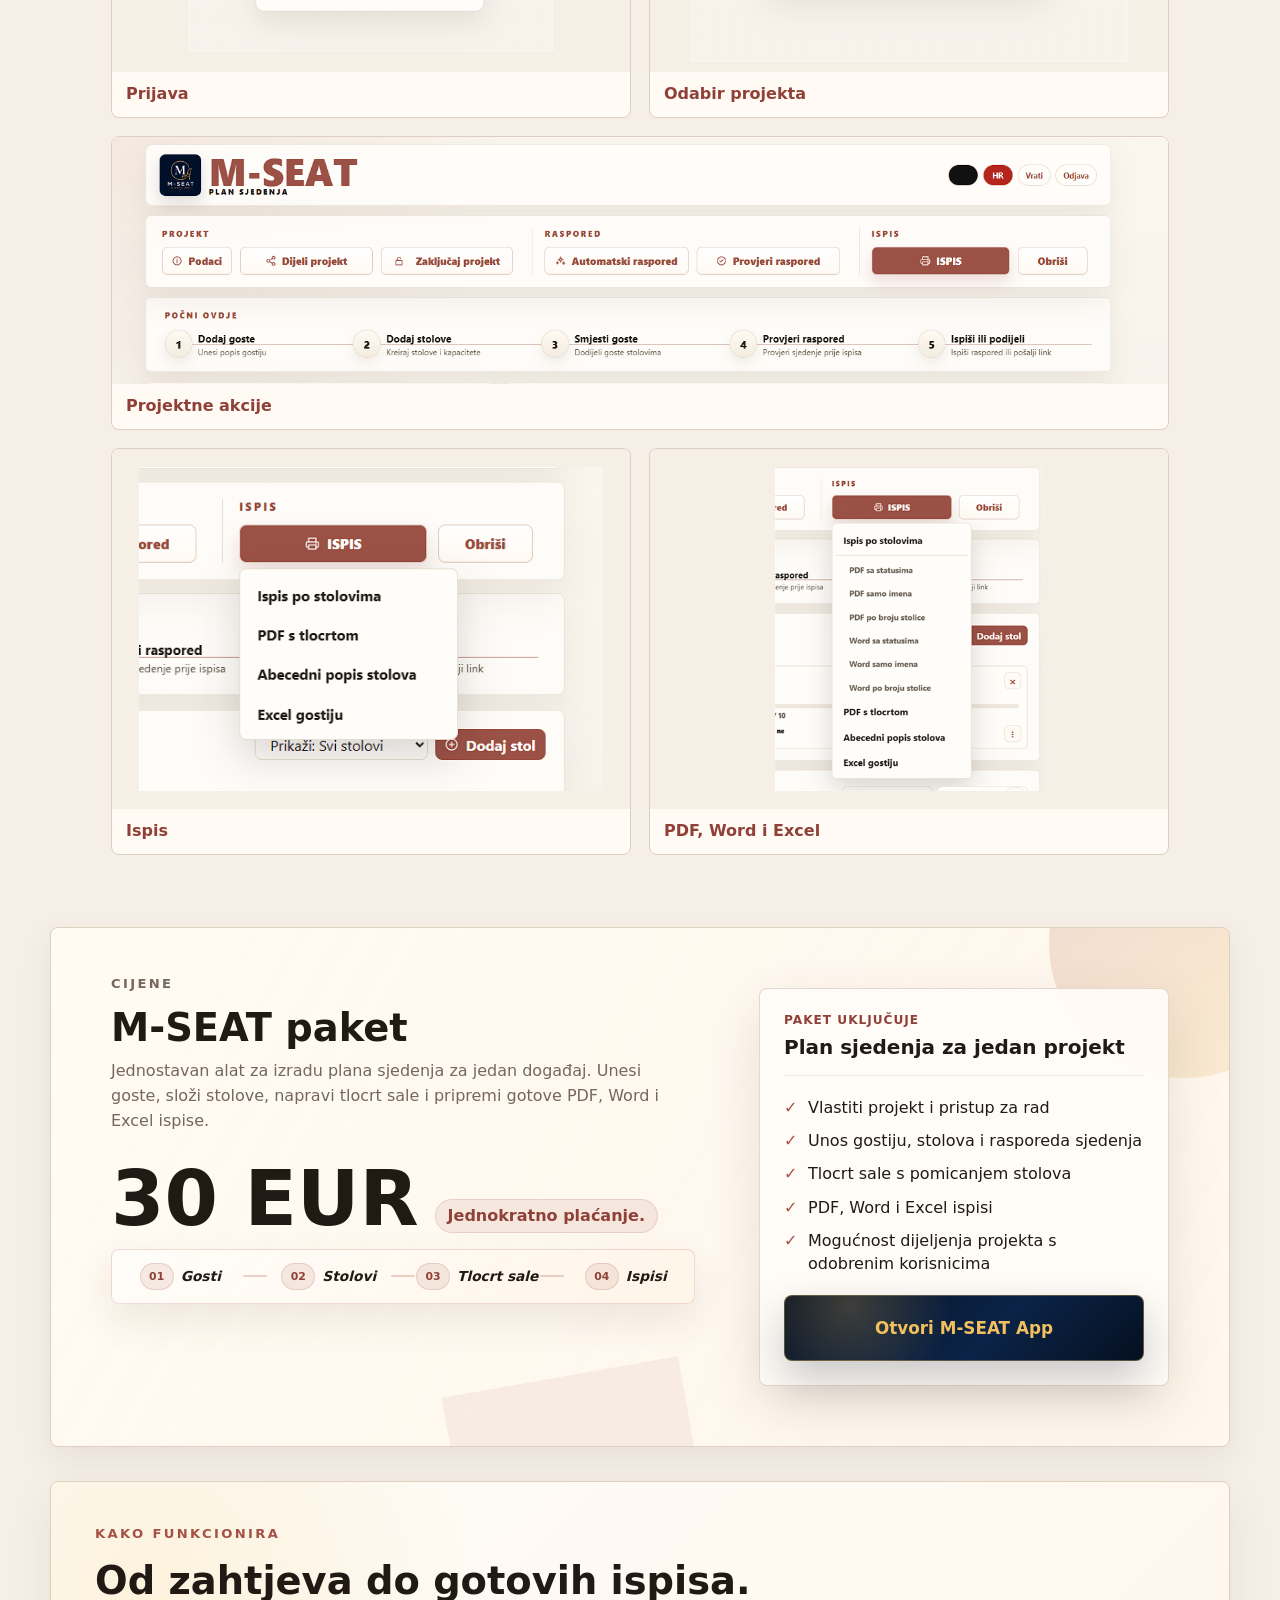
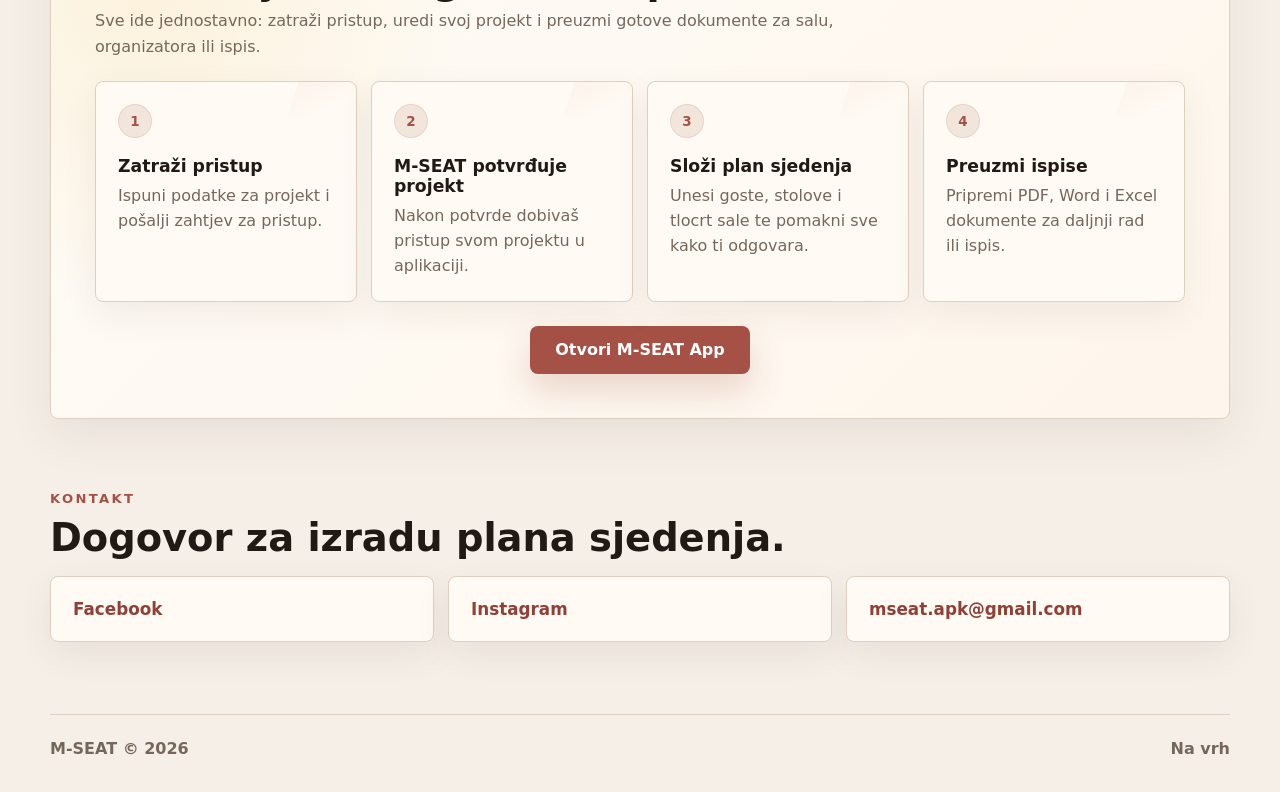
==== commit 68a37440: "Uredjujem paket i odabir jezika" ====
--- a/index.html
+++ b/index.html
@@ -101,19 +101,6 @@
         </div>
       </section>
 
-      <section id="kako-radi" class="section">
-        <div class="section-heading">
-          <p class="eyebrow" data-i18n="how.eyebrow">Kako radi</p>
-          <h2 data-i18n="how.title">Četiri koraka do gotovog plana.</h2>
-        </div>
-        <div class="steps">
-          <article><span>1</span><h3 data-i18n="how.guests.title">Dodaj goste</h3><p data-i18n="how.guests.copy">Unesi popis gostiju i označi njihove napomene ili status dolaska.</p></article>
-          <article><span>2</span><h3 data-i18n="how.tables.title">Dodaj stolove</h3><p data-i18n="how.tables.copy">Postavi stolove, nazive i broj mjesta.</p></article>
-          <article><span>3</span><h3 data-i18n="how.arrange.title">Napravi raspored</h3><p data-i18n="how.arrange.copy">Smjesti goste po stolovima i složi tlocrt sale.</p></article>
-          <article><span>4</span><h3 data-i18n="how.share.title">Ispiši ili podijeli</h3><p data-i18n="how.share.copy">Izvezi PDF, Word, Excel ili pošalji link za pregled projekta.</p></article>
-        </div>
-      </section>
-
       <section id="cijene" class="section pricing">
         <div class="pricing-copy">
           <p class="eyebrow" data-i18n="pricing.eyebrow">Cijene</p>
@@ -151,6 +138,25 @@
         </div>
       </section>
 
+      <section id="kako-radi" class="section how-section">
+        <div class="section-heading how-heading">
+          <p class="eyebrow" data-i18n="how.eyebrow">Kako funkcionira</p>
+          <h2 data-i18n="how.title">Od zahtjeva do gotovih ispisa.</h2>
+          <p data-i18n="how.copy">Sve ide jednostavno: zatraži pristup, uredi svoj projekt i preuzmi gotove dokumente za salu, organizatora ili ispis.</p>
+        </div>
+        <div class="steps how-steps">
+          <article><span>1</span><h3 data-i18n="how.guests.title">Zatraži pristup</h3><p data-i18n="how.guests.copy">Ispuni podatke za projekt i pošalji zahtjev za pristup.</p></article>
+          <article><span>2</span><h3 data-i18n="how.tables.title">M-SEAT potvrđuje projekt</h3><p data-i18n="how.tables.copy">Nakon potvrde dobivaš pristup svom projektu u aplikaciji.</p></article>
+          <article><span>3</span><h3 data-i18n="how.arrange.title">Složi plan sjedenja</h3><p data-i18n="how.arrange.copy">Unesi goste, stolove i tlocrt sale te pomakni sve kako ti odgovara.</p></article>
+          <article><span>4</span><h3 data-i18n="how.share.title">Preuzmi ispise</h3><p data-i18n="how.share.copy">Pripremi PDF, Word i Excel dokumente za daljnji rad ili ispis.</p></article>
+        </div>
+        <div class="how-action">
+          <a class="primary-button how-button" href="https://app.m-seat.com/" target="_blank" rel="noreferrer">
+            <span data-i18n="pricing.cta">Otvori M-SEAT App</span>
+          </a>
+        </div>
+      </section>
+
       <section id="kontakt" class="section contact">
         <div class="section-heading">
           <p class="eyebrow" data-i18n="contact.eyebrow">Kontakt</p>
@@ -169,6 +175,25 @@
       <a href="#top" data-i18n="footer.top">Na vrh</a>
     </footer>
     <button class="back-to-top" id="backToTop" type="button" aria-label="Na vrh">↑</button>
+
+    <div class="language-modal" id="languageModal" aria-hidden="true">
+      <div class="language-modal-card" role="dialog" aria-modal="true" aria-labelledby="languageModalTitle">
+        <button class="language-modal-close" id="languageModalClose" type="button" aria-label="Zatvori odabir jezika">×</button>
+        <div class="language-modal-brand">
+          <img src="images/logo.png" alt="" />
+          <div>
+            <p>M-SEAT</p>
+            <small data-i18n="brand.subtitle">Plan sjedenja</small>
+          </div>
+        </div>
+        <label class="language-modal-search">
+          <span data-i18n="languageModal.searchLabel">Pretraži jezik</span>
+          <input id="languageModalSearch" type="search" placeholder="npr. Hrvatski, English, Deutsch" data-i18n-attr="placeholder:languageModal.searchPlaceholder" />
+        </label>
+        <div class="language-modal-options" id="languageModalOptions"></div>
+        <button class="language-modal-skip" id="languageModalSkip" type="button" data-i18n="languageModal.continue">Nastavi na hrvatskom</button>
+      </div>
+    </div>
 
     <script src="js/i18n/translations-hr.js?v=20260827-1"></script>
     <script src="js/i18n/translations-en.js?v=20260827-1"></script>
--- a/css/style.css
+++ b/css/style.css
@@ -394,6 +394,61 @@
 }
 .steps {
   grid-template-columns: repeat(4, minmax(0, 1fr));
+}
+.how-section {
+  background:
+    radial-gradient(circle at 8% 20%, rgba(242, 193, 93, 0.16), transparent 28%),
+    linear-gradient(135deg, rgba(255, 253, 248, 0.92), rgba(255, 247, 237, 0.88));
+  border: 1px solid var(--line);
+  border-radius: 8px;
+  box-shadow: 0 18px 46px rgba(87, 64, 46, 0.08);
+  margin-top: 34px;
+  padding: clamp(26px, 4vw, 44px);
+}
+.how-heading {
+  display: grid;
+  gap: 8px;
+  margin-bottom: 22px;
+  max-width: 780px;
+}
+.how-heading h2 {
+  margin: 0;
+}
+.how-heading p:not(.eyebrow) {
+  color: var(--muted);
+  line-height: 1.6;
+  margin: 0;
+}
+.how-steps {
+  counter-reset: how-step;
+}
+.how-steps article {
+  overflow: hidden;
+  padding: 22px;
+  position: relative;
+}
+.how-steps article::after {
+  background: linear-gradient(135deg, rgba(166, 81, 70, 0.08), transparent 62%);
+  content: "";
+  height: 90px;
+  position: absolute;
+  right: -34px;
+  top: -42px;
+  transform: rotate(18deg);
+  width: 90px;
+}
+.how-steps span {
+  box-shadow: inset 0 0 0 1px rgba(166, 81, 70, 0.12);
+}
+.how-action {
+  display: flex;
+  justify-content: center;
+  margin-top: 24px;
+}
+.how-button {
+  box-shadow: 0 16px 34px rgba(166, 81, 70, 0.22);
+  min-width: 220px;
+  justify-content: center;
 }
 .pricing {
   align-items: center;
@@ -615,6 +670,27 @@
   }
   .pricing-button span {
     font-size: 1rem;
+  }
+  .how-section {
+    margin-top: 24px;
+    padding: 22px 16px;
+  }
+  .how-heading {
+    gap: 6px;
+  }
+  .how-heading h2 {
+    font-size: clamp(1.8rem, 9vw, 2.35rem);
+  }
+  .how-steps article {
+    padding: 18px;
+  }
+  .how-action {
+    margin-top: 18px;
+  }
+  .how-button {
+    min-height: 54px;
+    min-width: 0;
+    width: 100%;
   }
   .section-heading {
     margin-bottom: 18px;
@@ -1480,3 +1556,216 @@
   }
 }
 /* End M-SEAT mobile header readable language */
+
+
+/* M-SEAT first visit language modal */
+body.language-modal-open {
+  overflow: hidden;
+}
+
+.language-modal {
+  align-items: center;
+  background: rgba(35, 28, 23, 0.42);
+  display: none;
+  inset: 0;
+  justify-content: center;
+  overflow: auto;
+  padding: 22px;
+  position: fixed;
+  z-index: 1000;
+}
+
+.language-modal.is-visible {
+  display: flex;
+}
+
+.language-modal-card {
+  background:
+    radial-gradient(circle at 90% 0%, rgba(242, 193, 93, 0.18), transparent 30%),
+    var(--surface);
+  border: 1px solid var(--line);
+  border-radius: 8px;
+  box-shadow: 0 28px 80px rgba(46, 34, 28, 0.24);
+  display: flex;
+  flex-direction: column;
+  max-height: min(760px, calc(100dvh - 44px));
+  max-width: 560px;
+  overflow: hidden;
+  padding: clamp(24px, 4vw, 36px);
+  position: relative;
+  width: min(100%, 560px);
+}
+
+.language-modal-close {
+  align-items: center;
+  background: var(--surface-strong);
+  border: 1px solid var(--line);
+  border-radius: 8px;
+  color: var(--accent-dark);
+  cursor: pointer;
+  display: inline-flex;
+  font: inherit;
+  font-size: 1.15rem;
+  font-weight: 900;
+  height: 34px;
+  justify-content: center;
+  line-height: 1;
+  position: absolute;
+  right: 14px;
+  top: 14px;
+  width: 34px;
+  z-index: 3;
+}
+
+.language-modal-close:hover {
+  border-color: rgba(166, 81, 70, 0.45);
+  transform: translateY(-1px);
+}
+
+.language-modal-brand {
+  align-items: center;
+  display: flex;
+  gap: 14px;
+  margin-bottom: 22px;
+}
+
+.language-modal-brand img {
+  border-radius: 8px;
+  height: 58px;
+  object-fit: cover;
+  width: 58px;
+}
+
+.language-modal-brand p {
+  color: var(--accent);
+  font-size: 2.2rem;
+  font-weight: 900;
+  letter-spacing: 0;
+  line-height: 1;
+  margin: 0;
+}
+
+.language-modal-brand small {
+  color: var(--ink);
+  display: block;
+  font-size: 0.72rem;
+  font-weight: 900;
+  letter-spacing: 0.08em;
+  margin-top: 4px;
+  text-transform: uppercase;
+}
+
+.language-modal-card h2 {
+  font-size: clamp(2.15rem, 7vw, 3.25rem);
+  line-height: 1;
+  margin: 8px 0 10px;
+}
+
+.language-modal-card > p:not(.eyebrow) {
+  color: var(--muted);
+  line-height: 1.55;
+  margin: 0 0 20px;
+}
+
+.language-modal-search {
+  display: grid;
+  gap: 8px;
+  margin-bottom: 16px;
+}
+
+.language-modal-search span {
+  color: var(--ink);
+  font-size: 0.9rem;
+  font-weight: 850;
+}
+
+.language-modal-search input {
+  background: var(--surface-strong);
+  border: 1px solid var(--line);
+  border-radius: 8px;
+  color: var(--ink);
+  font: inherit;
+  font-weight: 700;
+  min-height: 52px;
+  outline: 0;
+  padding: 0 15px;
+}
+
+.language-modal-search input:focus {
+  border-color: rgba(166, 81, 70, 0.55);
+  box-shadow: 0 0 0 4px rgba(166, 81, 70, 0.1);
+}
+
+.language-modal-options {
+  display: grid;
+  gap: 10px;
+  grid-template-columns: repeat(2, minmax(0, 1fr));
+  max-height: min(280px, 34dvh);
+  overflow: auto;
+  padding-right: 4px;
+}
+
+.language-modal-option,
+.language-modal-skip {
+  align-items: center;
+  background: var(--surface-strong);
+  border: 1px solid var(--line);
+  border-radius: 8px;
+  color: var(--accent-dark);
+  cursor: pointer;
+  display: flex;
+  font: inherit;
+  font-weight: 900;
+  justify-content: space-between;
+  min-height: 50px;
+  padding: 0 14px;
+}
+
+.language-modal-option:hover,
+.language-modal-skip:hover {
+  border-color: rgba(166, 81, 70, 0.45);
+  transform: translateY(-1px);
+}
+
+.language-modal-option small {
+  background: rgba(166, 81, 70, 0.09);
+  border-radius: 999px;
+  color: var(--muted);
+  font-size: 0.7rem;
+  padding: 5px 8px;
+}
+
+.language-modal-skip {
+  background: var(--accent);
+  color: #fff;
+  justify-content: center;
+  margin-top: 14px;
+  width: 100%;
+}
+
+@media (max-width: 520px) {
+  .language-modal {
+    align-items: flex-start;
+    padding: 14px;
+  }
+
+  .language-modal-card {
+    max-height: calc(100dvh - 28px);
+    padding: 22px 18px 18px;
+  }
+
+  .language-modal-brand img {
+    height: 50px;
+    width: 50px;
+  }
+
+  .language-modal-brand p {
+    font-size: 1.9rem;
+  }
+
+  .language-modal-options {
+    grid-template-columns: 1fr;
+    max-height: min(330px, 42dvh);
+  }
+}
+/* End M-SEAT first visit language modal */
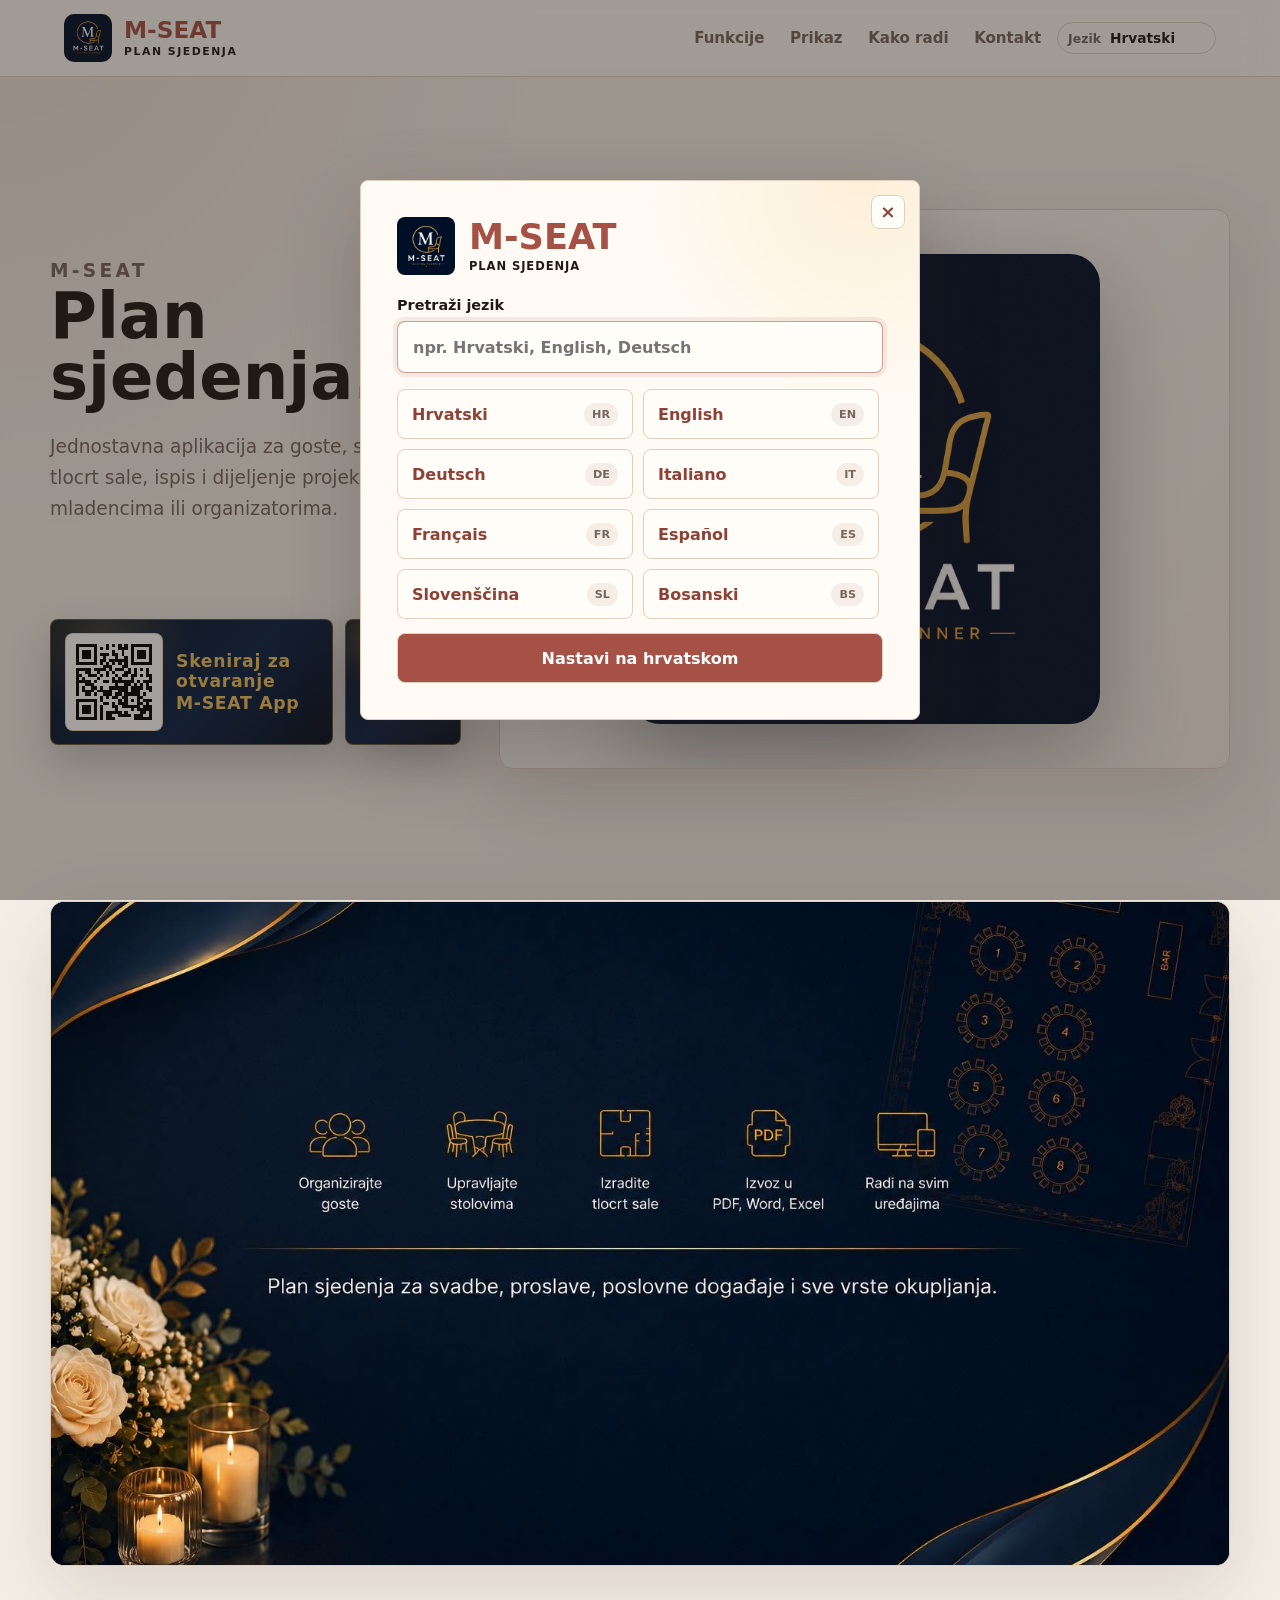
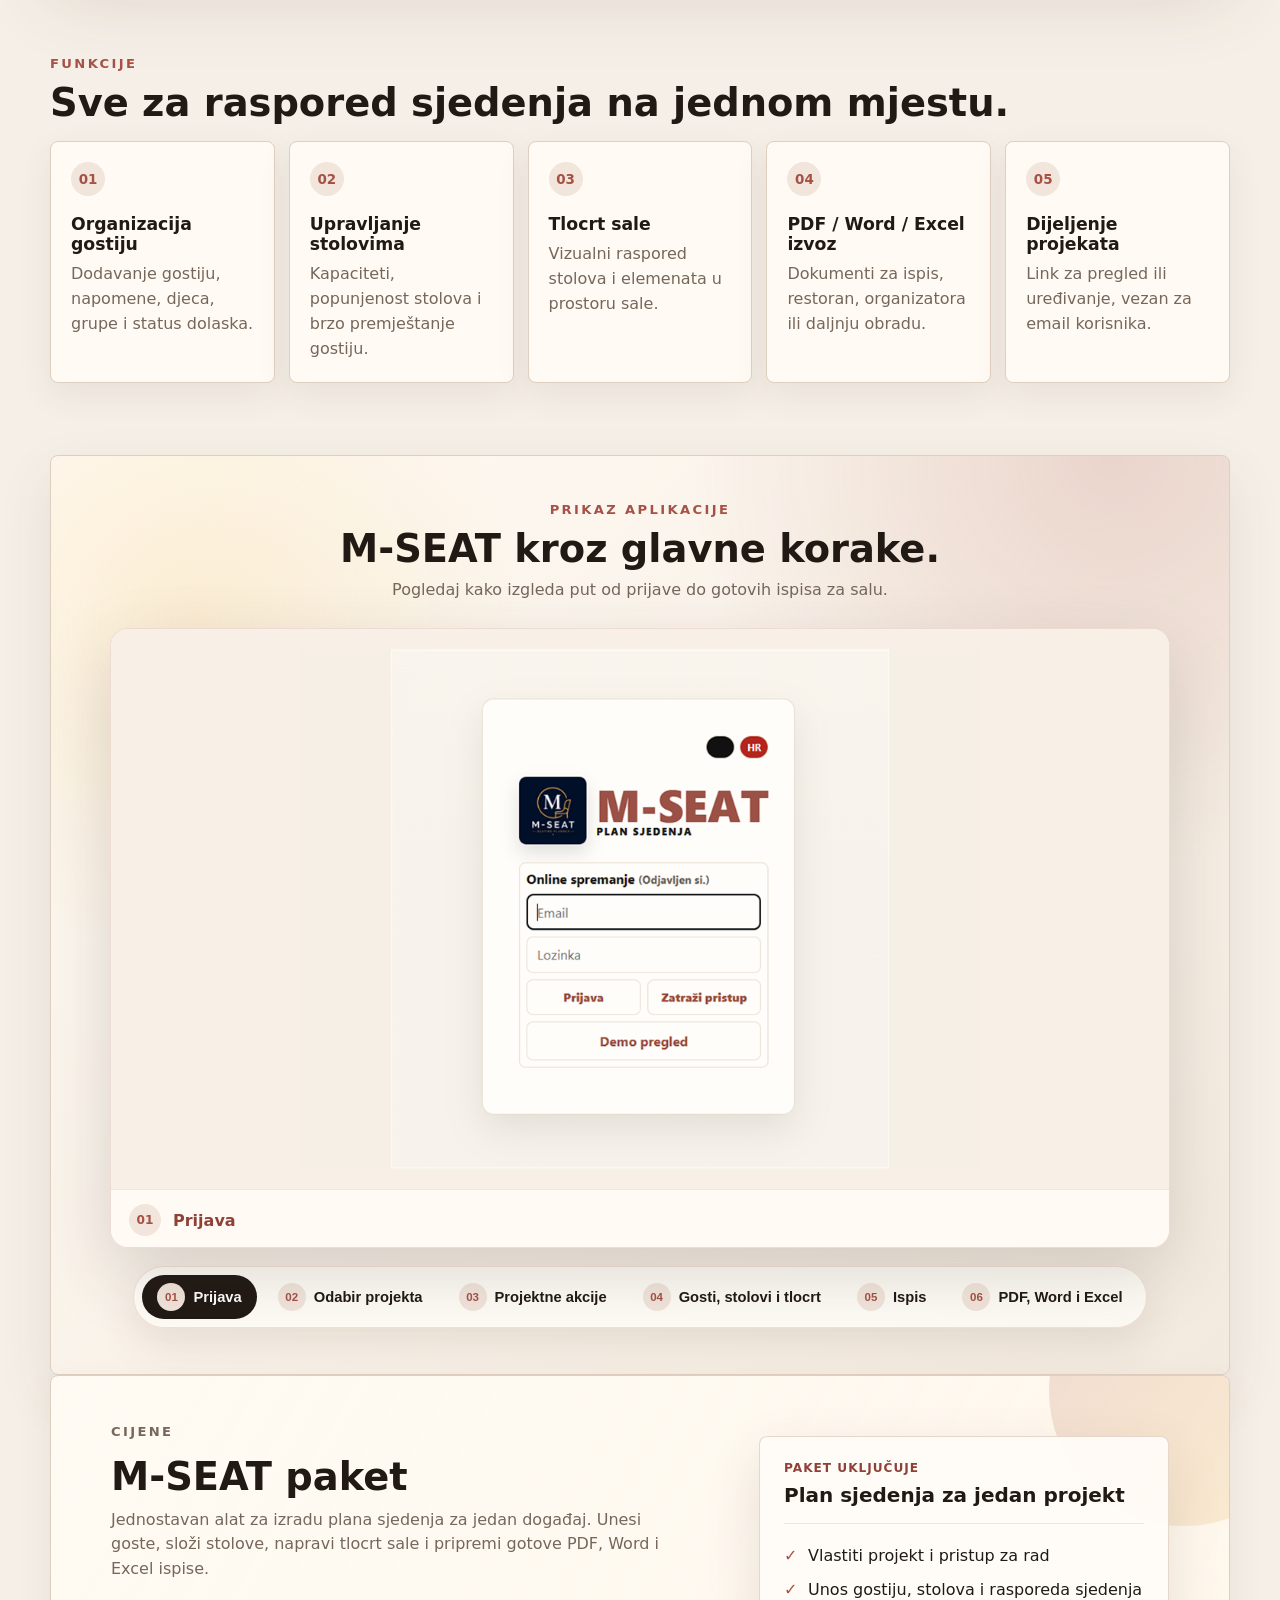
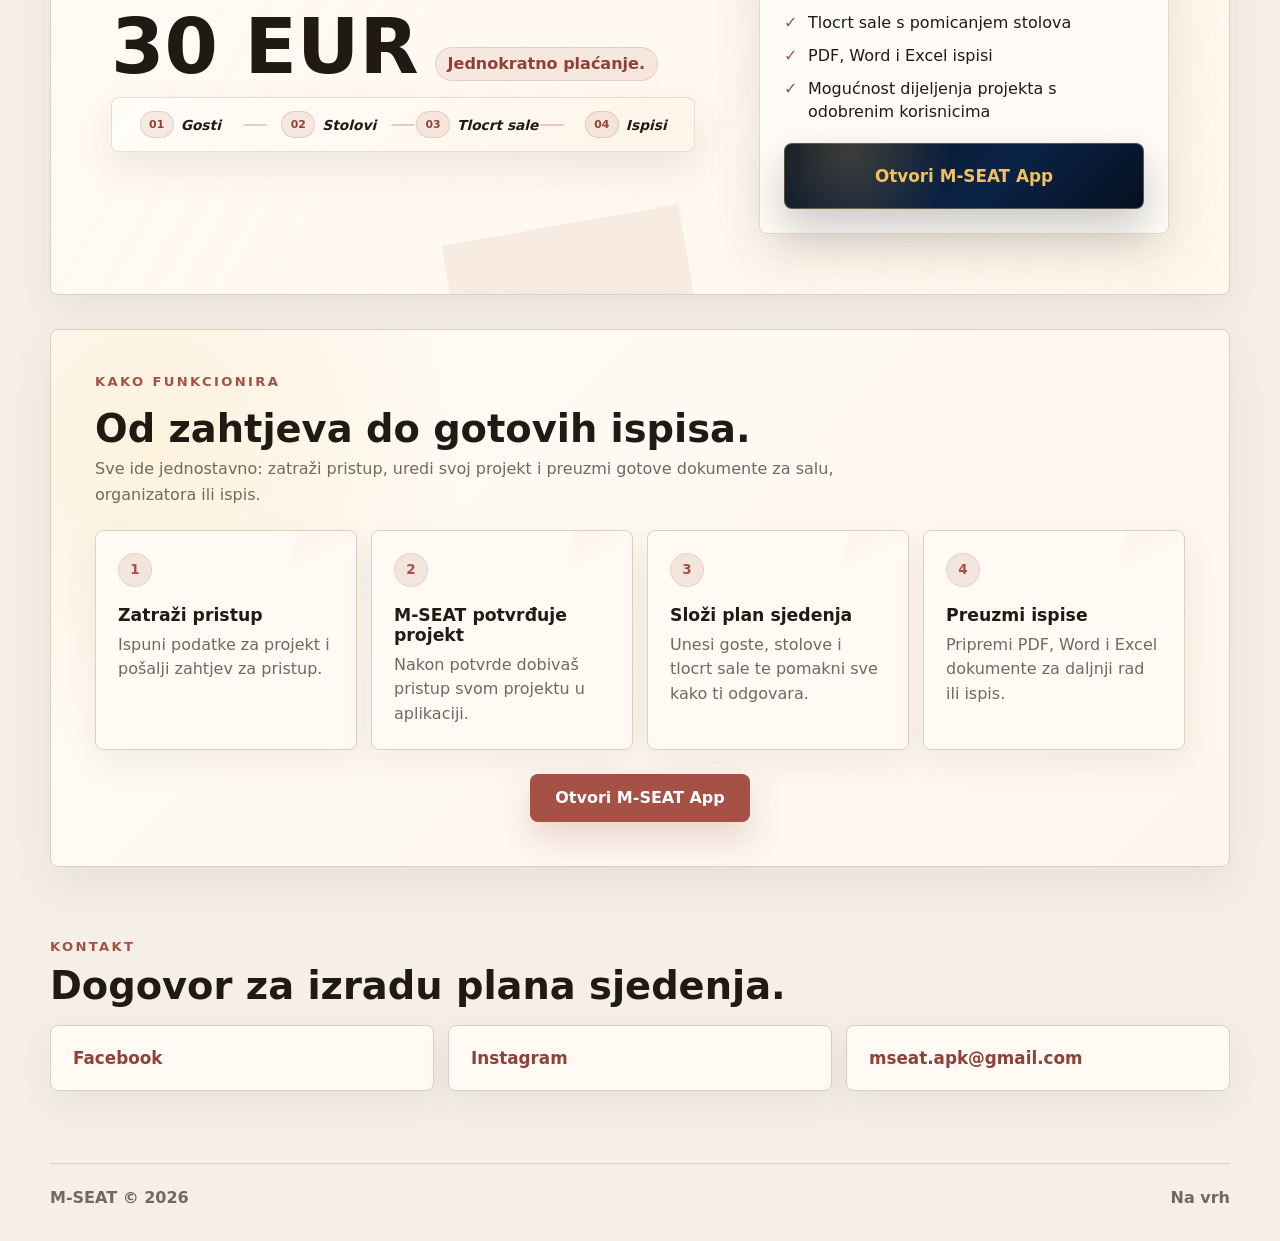
==== commit cb1d7fec: "Uredjujem prikaz aplikacije na stranici" ====
--- a/index.html
+++ b/index.html
@@ -19,7 +19,7 @@
       </a>
       <nav aria-label="Navigacija" data-i18n-attr="aria-label:nav.aria">
         <a href="#funkcije" data-i18n="nav.features">Funkcije</a>
-        <a href="#slike" data-i18n="nav.images">Slike</a>
+        <a href="#slike" data-i18n="nav.images">Prikaz</a>
         <a href="#kako-radi" data-i18n="nav.how">Kako radi</a>
         <a href="#kontakt" data-i18n="nav.contact">Kontakt</a>
       </nav>
@@ -88,16 +88,45 @@
 
       <section id="slike" class="section screenshots-section">
         <div class="section-heading">
-          <p class="eyebrow" data-i18n="images.eyebrow">Slike aplikacije</p>
-          <h2 data-i18n="images.title">Stvarni prikaz M-SEAT aplikacije.</h2>
-        </div>
-        <div class="screenshots">
-          <figure class="wide"><img src="images/workspace.png" alt="Glavna radna površina M-SEAT aplikacije" data-i18n-attr="alt:images.workspace.alt" /><figcaption data-i18n="images.workspace.caption">Gosti, stolovi i tlocrt</figcaption></figure>
-          <figure class="auth-shot"><img src="images/login.png" alt="M-SEAT prijava" data-i18n-attr="alt:images.login.alt" /><figcaption data-i18n="images.login.caption">Prijava</figcaption></figure>
-          <figure class="auth-shot"><img src="images/project.png" alt="M-SEAT odabir projekta" data-i18n-attr="alt:images.project.alt" /><figcaption data-i18n="images.project.caption">Odabir projekta</figcaption></figure>
-          <figure class="wide"><img src="images/admin.png" alt="M-SEAT projektne akcije i početni koraci" data-i18n-attr="alt:images.admin.alt" /><figcaption data-i18n="images.admin.caption">Projektne akcije</figcaption></figure>
-          <figure><img src="images/print-menu.png" alt="M-SEAT izbornik ispisa" data-i18n-attr="alt:images.print.alt" /><figcaption data-i18n="images.print.caption">Ispis</figcaption></figure>
-          <figure><img src="images/print-details.png" alt="M-SEAT detaljne opcije ispisa" data-i18n-attr="alt:images.export.alt" /><figcaption data-i18n="images.export.caption">PDF, Word i Excel</figcaption></figure>
+          <p class="eyebrow" data-i18n="images.eyebrow">Prikaz aplikacije</p>
+          <h2 data-i18n="images.title">M-SEAT kroz glavne korake.</h2>
+          <p data-i18n="images.copy">Pogledaj kako izgleda put od prijave do gotovih ispisa za salu.</p>
+        </div>
+        <div class="app-showcase" id="appShowcase">
+          <div class="app-showcase-stage">
+            <figure class="app-showcase-slide is-active" data-showcase-slide="0">
+              <img src="images/login.png" alt="M-SEAT prijava" data-i18n-attr="alt:images.login.alt" />
+              <figcaption><span>01</span><strong data-i18n="images.login.caption">Prijava</strong></figcaption>
+            </figure>
+            <figure class="app-showcase-slide" data-showcase-slide="1">
+              <img src="images/project.png" alt="M-SEAT odabir projekta" data-i18n-attr="alt:images.project.alt" />
+              <figcaption><span>02</span><strong data-i18n="images.project.caption">Odabir projekta</strong></figcaption>
+            </figure>
+            <figure class="app-showcase-slide" data-showcase-slide="2">
+              <img src="images/admin.png" alt="M-SEAT projektne akcije" data-i18n-attr="alt:images.admin.alt" />
+              <figcaption><span>03</span><strong data-i18n="images.admin.caption">Projektne akcije</strong></figcaption>
+            </figure>
+            <figure class="app-showcase-slide" data-showcase-slide="3">
+              <img src="images/workspace.png" alt="Glavna radna površina M-SEAT aplikacije" data-i18n-attr="alt:images.workspace.alt" />
+              <figcaption><span>04</span><strong data-i18n="images.workspace.caption">Gosti, stolovi i tlocrt</strong></figcaption>
+            </figure>
+            <figure class="app-showcase-slide" data-showcase-slide="4">
+              <img src="images/print-menu.png" alt="M-SEAT izbornik ispisa" data-i18n-attr="alt:images.print.alt" />
+              <figcaption><span>05</span><strong data-i18n="images.print.caption">Ispis</strong></figcaption>
+            </figure>
+            <figure class="app-showcase-slide" data-showcase-slide="5">
+              <img src="images/print-details.png" alt="M-SEAT detaljne opcije za PDF, Word i Excel" data-i18n-attr="alt:images.export.alt" />
+              <figcaption><span>06</span><strong data-i18n="images.export.caption">PDF, Word i Excel</strong></figcaption>
+            </figure>
+          </div>
+          <div class="app-showcase-tabs" role="tablist" aria-label="Prikaz M-SEAT aplikacije" data-i18n-attr="aria-label:images.tabs.aria">
+            <button class="is-active" type="button" data-showcase-tab="0"><span>01</span><strong data-i18n="images.login.caption">Prijava</strong></button>
+            <button type="button" data-showcase-tab="1"><span>02</span><strong data-i18n="images.project.caption">Odabir projekta</strong></button>
+            <button type="button" data-showcase-tab="2"><span>03</span><strong data-i18n="images.admin.caption">Projektne akcije</strong></button>
+            <button type="button" data-showcase-tab="3"><span>04</span><strong data-i18n="images.workspace.caption">Gosti, stolovi i tlocrt</strong></button>
+            <button type="button" data-showcase-tab="4"><span>05</span><strong data-i18n="images.print.caption">Ispis</strong></button>
+            <button type="button" data-showcase-tab="5"><span>06</span><strong data-i18n="images.export.caption">PDF, Word i Excel</strong></button>
+          </div>
         </div>
       </section>
 
--- a/css/style.css
+++ b/css/style.css
@@ -351,46 +351,144 @@
   margin: 0;
 }
 
-.screenshots {
+.screenshots-section {
+  background:
+    radial-gradient(circle at 12% 18%, rgba(242, 193, 93, 0.2), transparent 26%),
+    radial-gradient(circle at 90% 0%, rgba(166, 81, 70, 0.18), transparent 30%),
+    linear-gradient(135deg, #fffaf3 0%, #f3eadf 100%);
+  border: 1px solid var(--line);
+  border-radius: 8px;
+  box-shadow: 0 22px 54px rgba(87, 64, 46, 0.1);
+  overflow: hidden;
+  padding: clamp(26px, 4vw, 46px);
+  position: relative;
+}
+.screenshots-section .section-heading {
+  margin-inline: auto;
+  max-width: 760px;
+  text-align: center;
+}
+.screenshots-section .section-heading p:not(.eyebrow) {
+  color: var(--muted);
+  line-height: 1.55;
+  margin: 10px auto 0;
+}
+.app-showcase {
   display: grid;
   gap: 18px;
-  grid-template-columns: repeat(2, minmax(0, 520px));
-  justify-content: center;
-  justify-items: stretch;
-}
-.screenshots figure {
-  background: var(--surface);
-  border: 1px solid var(--line);
-  border-radius: 8px;
-  margin: 0;
+  margin-top: 26px;
+}
+.app-showcase-stage {
+  min-height: clamp(360px, 50vw, 620px);
+  position: relative;
+}
+.app-showcase-slide {
+  background: rgba(255, 253, 248, 0.94);
+  border: 1px solid rgba(166, 81, 70, 0.2);
+  border-radius: 18px;
+  box-shadow: 0 26px 70px rgba(61, 51, 45, 0.18);
+  inset: 0;
+  margin: 0 auto;
+  max-width: 1060px;
+  opacity: 0;
   overflow: hidden;
-  width: 100%;
-}
-.screenshots figure.wide {
-  grid-column: 1 / -1;
-  justify-self: center;
-  width: min(1180px, 100%);
-}
-.screenshots img {
-  background: #f6efe6;
-  height: auto;
+  pointer-events: none;
+  position: absolute;
+  transform: translateX(8%) scale(0.94);
+  transition: opacity 320ms ease, transform 320ms ease;
+  width: min(100%, 1060px);
+}
+.app-showcase-slide.is-active {
+  opacity: 1;
+  pointer-events: auto;
+  transform: translateX(0) scale(1);
+  z-index: 2;
+}
+.app-showcase-slide:not(.is-active):nth-child(odd) {
+  transform: translateX(-14%) rotate(-4deg) scale(0.82);
+}
+.app-showcase-slide:not(.is-active):nth-child(even) {
+  transform: translateX(14%) rotate(4deg) scale(0.82);
+}
+.app-showcase-slide img {
+  background: #f8f0e7;
+  display: block;
+  height: clamp(310px, 44vw, 560px);
   object-fit: contain;
   object-position: center;
+  padding: clamp(12px, 2vw, 20px);
   width: 100%;
 }
-.screenshots figure:not(.wide) img {
-  height: 360px;
-  object-fit: contain;
-  padding: 18px;
-}
-.screenshots figure.auth-shot img {
-  height: 420px;
-  padding: 10px;
-}
-.screenshots figcaption {
+.app-showcase-slide figcaption {
+  align-items: center;
+  background: rgba(255, 250, 243, 0.96);
+  border-top: 1px solid rgba(166, 81, 70, 0.13);
   color: var(--accent-dark);
-  font-weight: 850;
-  padding: 12px 14px 14px;
+  display: flex;
+  gap: 12px;
+  font-size: 1rem;
+  padding: 14px 18px;
+}
+.app-showcase-slide figcaption span {
+  align-items: center;
+  background: var(--soft);
+  border-radius: 999px;
+  color: var(--accent);
+  display: inline-flex;
+  flex: 0 0 auto;
+  font-size: 0.76rem;
+  font-weight: 900;
+  height: 32px;
+  justify-content: center;
+  width: 32px;
+}
+.app-showcase-tabs {
+  align-items: center;
+  background: rgba(255, 253, 248, 0.9);
+  border: 1px solid rgba(166, 81, 70, 0.16);
+  border-radius: 999px;
+  box-shadow: 0 18px 42px rgba(87, 64, 46, 0.1);
+  display: flex;
+  gap: 6px;
+  justify-content: center;
+  margin: 0 auto;
+  max-width: 1120px;
+  overflow-x: auto;
+  padding: 8px;
+  width: max-content;
+}
+.app-showcase-tabs button {
+  align-items: center;
+  background: transparent;
+  border: 0;
+  border-radius: 999px;
+  color: var(--ink);
+  cursor: pointer;
+  display: inline-flex;
+  flex: 0 0 auto;
+  gap: 8px;
+  min-height: 44px;
+  padding: 0 15px;
+}
+.app-showcase-tabs button span {
+  align-items: center;
+  background: var(--soft);
+  border-radius: 999px;
+  color: var(--accent);
+  display: inline-flex;
+  font-size: 0.72rem;
+  font-weight: 900;
+  height: 28px;
+  justify-content: center;
+  width: 28px;
+}
+.app-showcase-tabs button strong {
+  font-size: 0.92rem;
+  white-space: nowrap;
+}
+.app-showcase-tabs button.is-active {
+  background: var(--ink);
+  color: #fff;
 }
 .steps {
   grid-template-columns: repeat(4, minmax(0, 1fr));
@@ -710,17 +808,43 @@
   }
   .feature-grid,
   .steps,
-  .screenshots,
   .contact-grid {
     grid-template-columns: 1fr;
   }
-  .screenshots figure:not(.wide) img {
-    height: 300px;
-    padding: 14px;
-  }
-  .screenshots figure.auth-shot img {
-    height: 340px;
-    padding: 8px;
+  .screenshots-section {
+    padding: 24px 14px;
+  }
+  .screenshots-section .section-heading {
+    text-align: left;
+  }
+  .app-showcase {
+    gap: 14px;
+    margin-top: 18px;
+  }
+  .app-showcase-stage {
+    min-height: 410px;
+  }
+  .app-showcase-slide {
+    border-radius: 12px;
+  }
+  .app-showcase-slide img {
+    height: 360px;
+    padding: 10px;
+  }
+  .app-showcase-slide figcaption {
+    font-size: 0.95rem;
+    padding: 12px 14px;
+  }
+  .app-showcase-tabs {
+    border-radius: 8px;
+    justify-content: flex-start;
+    margin: 0;
+    max-width: 100%;
+    width: 100%;
+  }
+  .app-showcase-tabs button {
+    min-height: 40px;
+    padding: 0 12px;
   }
   .site-footer {
     align-items: flex-start;
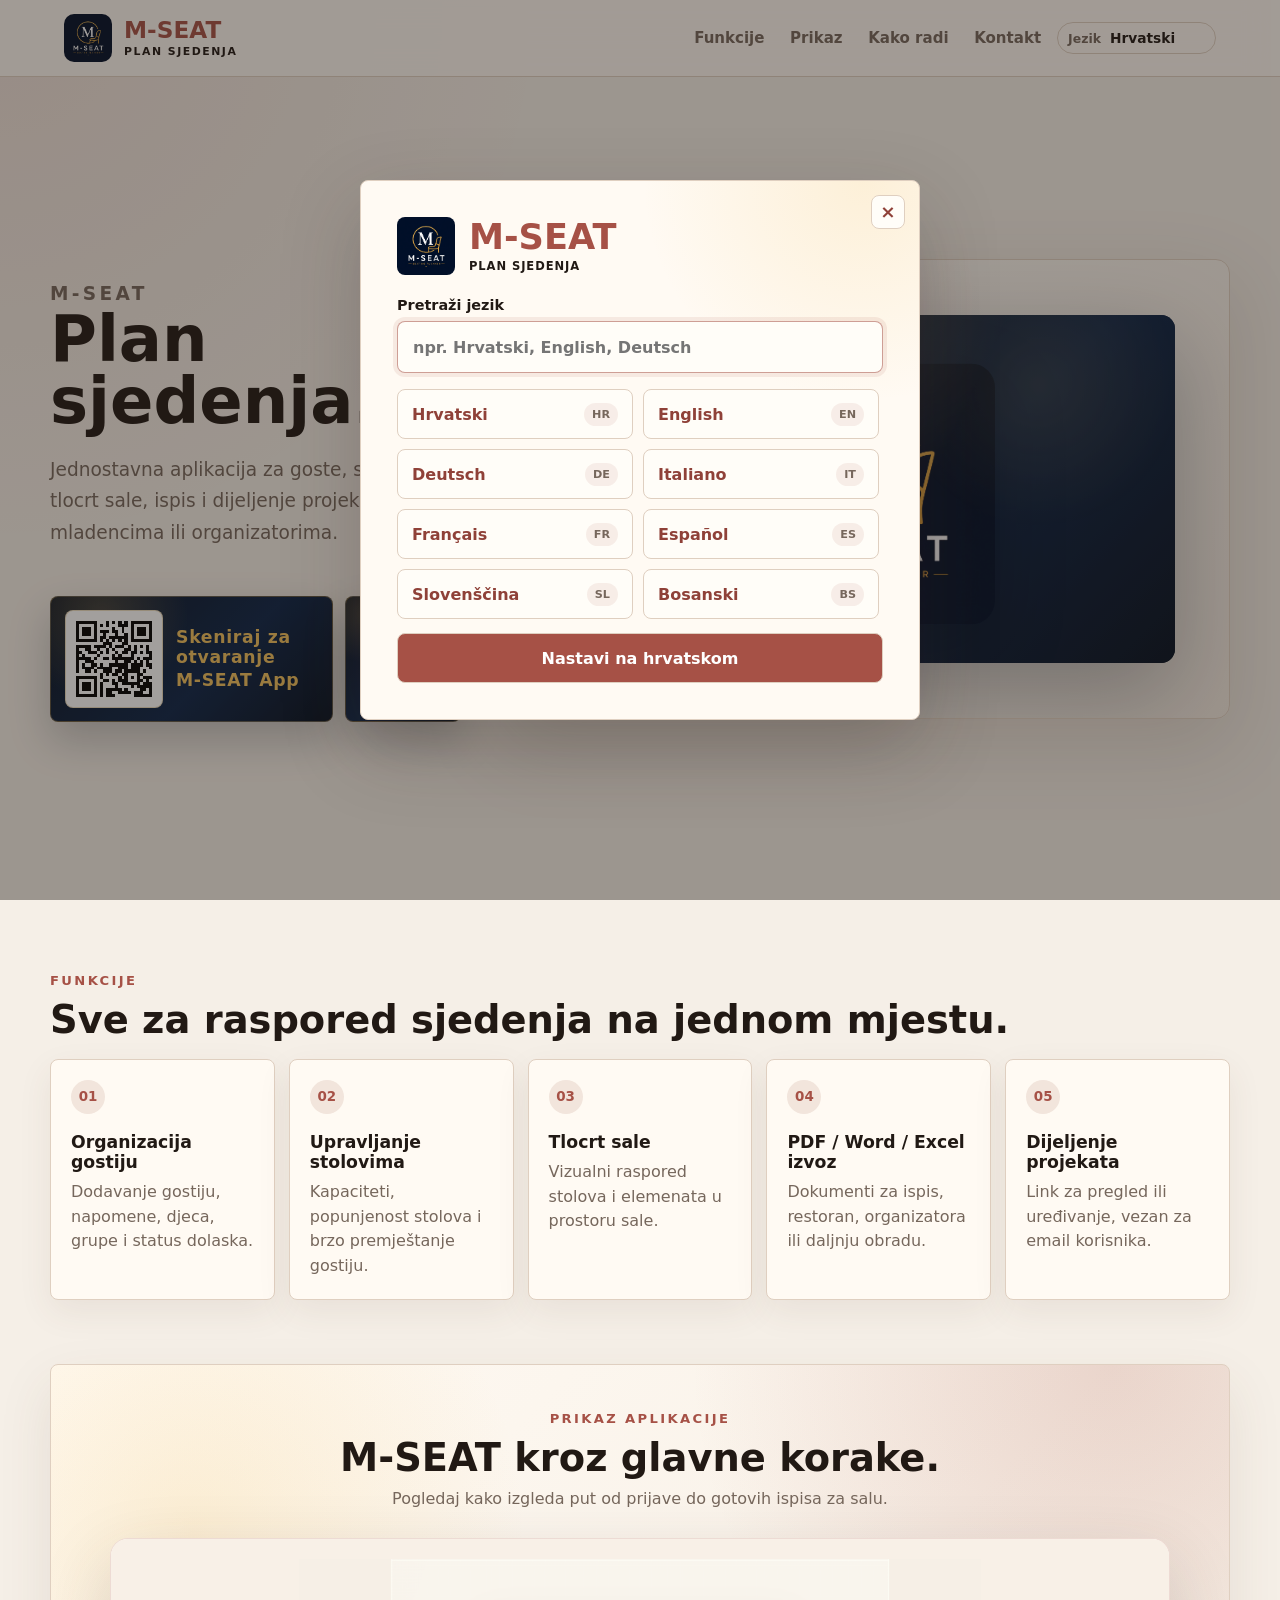
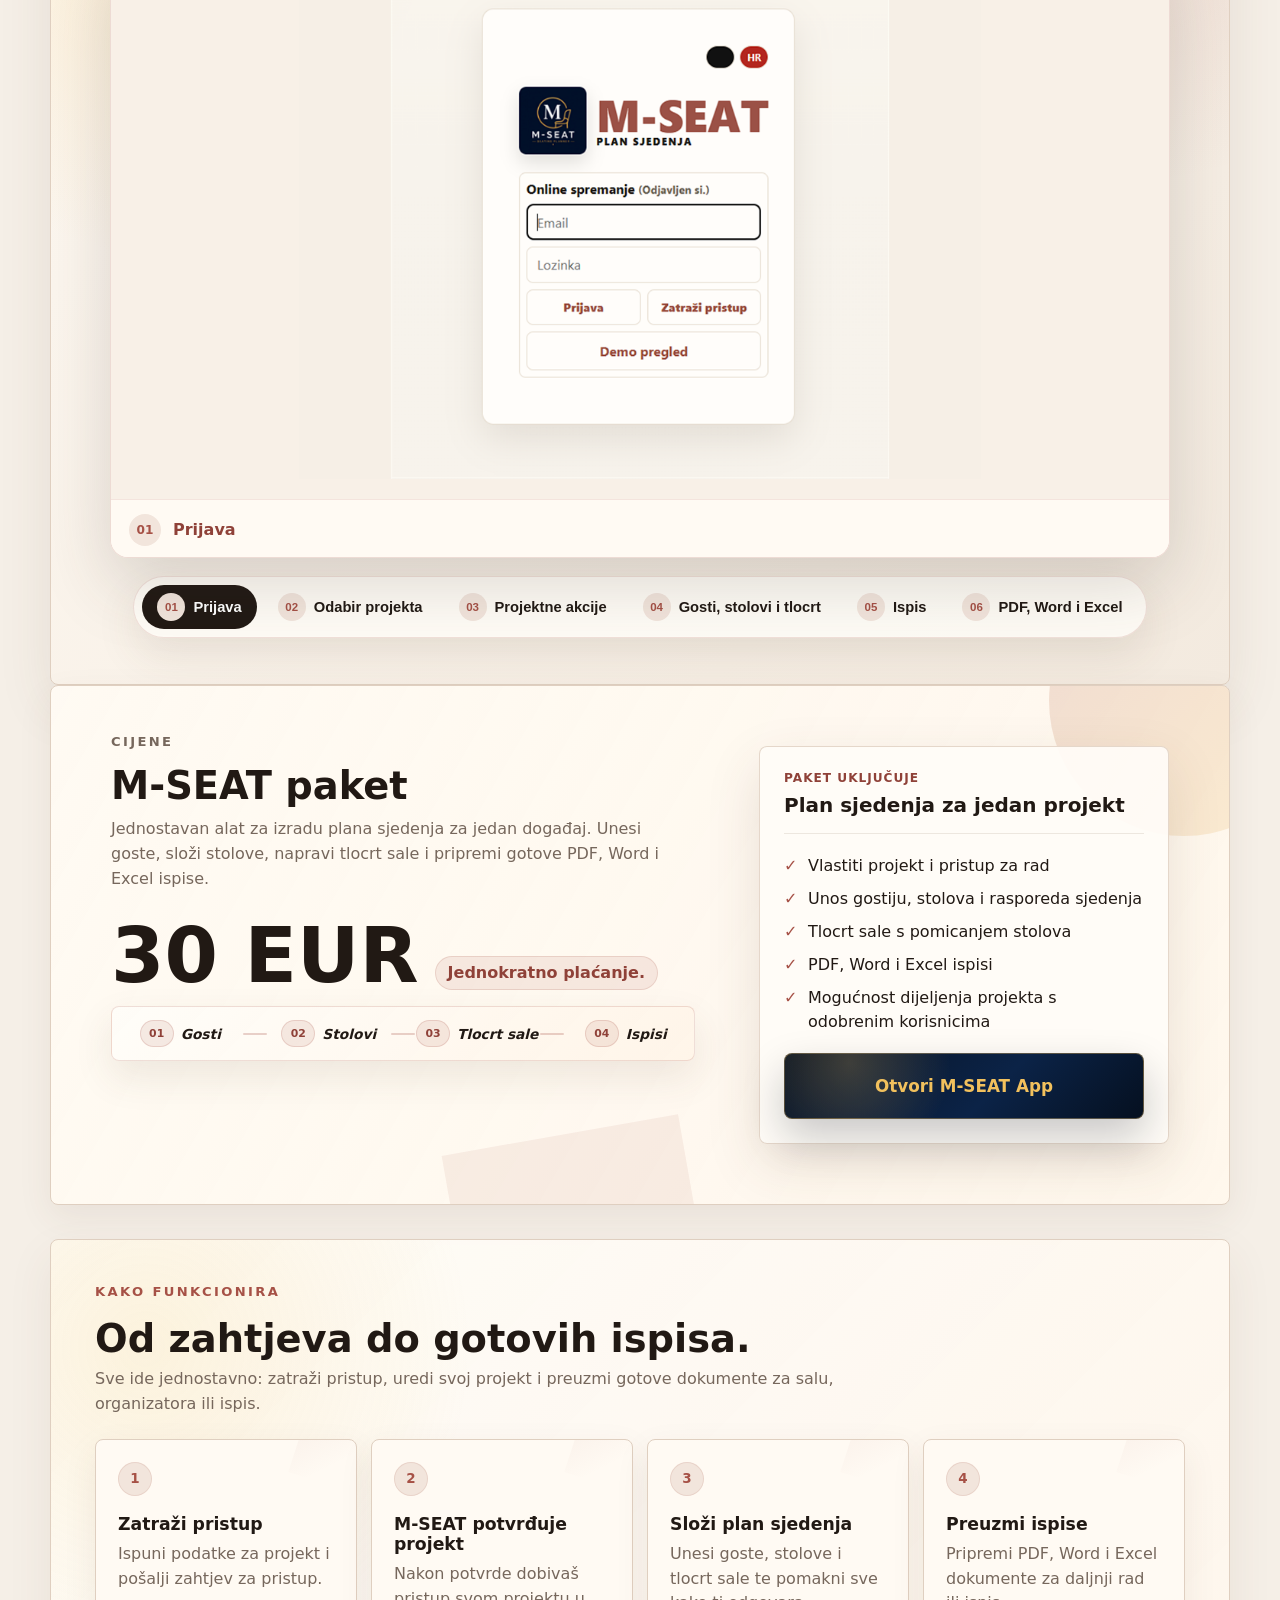
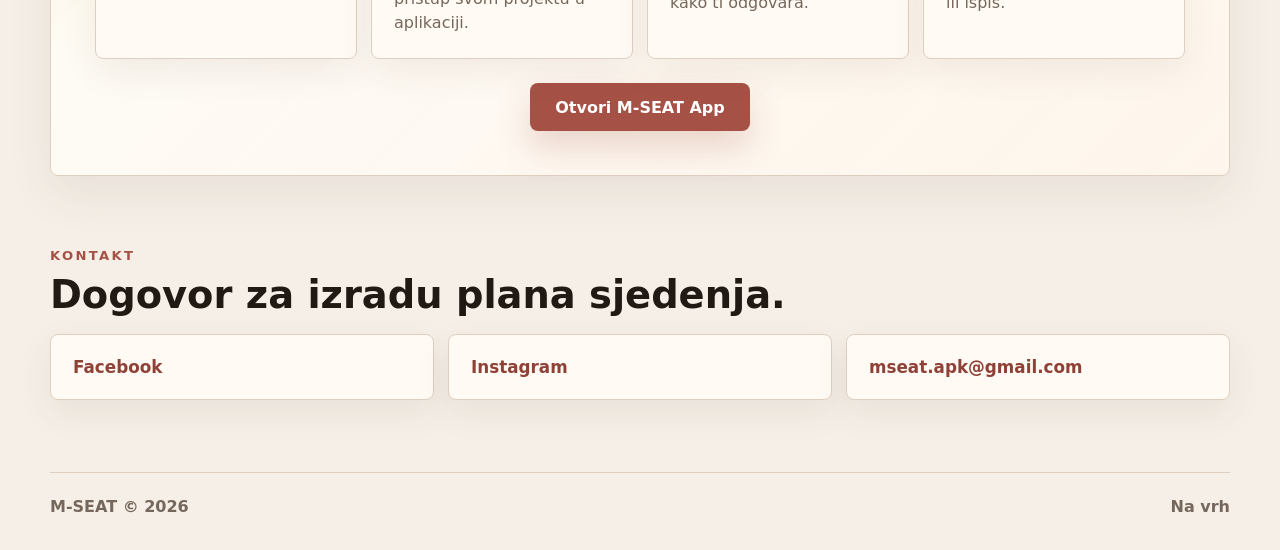
==== commit 85c05b74: "Uredjujem prikaz web stranice" ====
--- a/index.html
+++ b/index.html
@@ -46,7 +46,14 @@
           <p data-i18n="hero.copy">Jednostavna aplikacija za goste, stolove, tlocrt sale, ispis i dijeljenje projekta s mladencima ili organizatorima.</p>
         </div>
         <figure class="hero-shot hero-logo-panel">
-          <img src="images/logo.png" alt="M-SEAT logo" />
+          <div class="hero-visual-cycle" aria-label="M-SEAT promotivni prikaz" data-i18n-attr="aria-label:promo.aria">
+            <div class="hero-cycle-slide hero-cycle-logo">
+              <img src="images/logo.png" alt="M-SEAT logo" />
+            </div>
+            <div class="hero-cycle-slide hero-cycle-promo">
+              <img src="images/promo.jpg" alt="M-SEAT promotivni prikaz funkcija za plan sjedenja" data-i18n-attr="alt:promo.alt" />
+            </div>
+          </div>
         </figure>
         <div class="hero-link-row">
           <a class="hero-link-panel hero-qr-link" href="https://app.m-seat.com/" target="_blank" rel="noreferrer" aria-label="Skeniraj ili otvori M-SEAT App" data-i18n-attr="aria-label:hero.qr.aria">
@@ -68,10 +75,6 @@
         </div>
       </section>
 
-      <section class="promo-banner" aria-label="M-SEAT promotivni prikaz" data-i18n-attr="aria-label:promo.aria">
-        <img src="images/promo.jpg" alt="M-SEAT promotivni prikaz funkcija za plan sjedenja" data-i18n-attr="alt:promo.alt" />
-      </section>
-
       <section id="funkcije" class="section">
         <div class="section-heading">
           <p class="eyebrow" data-i18n="features.eyebrow">Funkcije</p>
--- a/css/style.css
+++ b/css/style.css
@@ -270,12 +270,154 @@
   grid-area: logo;
   justify-items: center;
   min-height: 460px;
+  padding: clamp(16px, 3vw, 28px);
   text-align: center;
 }
-.hero-logo-panel img {
-  border-radius: 30px;
-  box-shadow: 0 30px 88px rgba(7, 18, 34, 0.3);
-  width: min(470px, 82vw);
+.hero-visual-cycle {
+  aspect-ratio: 16 / 9;
+  background:
+    radial-gradient(circle at 18% 18%, rgba(242, 193, 93, 0.22), transparent 25%),
+    linear-gradient(135deg, #071222, #0b2347 58%, #051020);
+  border-radius: 14px;
+  box-shadow: 0 30px 88px rgba(7, 18, 34, 0.28);
+  isolation: isolate;
+  max-width: 620px;
+  overflow: hidden;
+  position: relative;
+  width: 100%;
+}
+.hero-visual-cycle::before {
+  animation: heroCycleGlow 7s ease-in-out infinite alternate;
+  background:
+    linear-gradient(115deg, transparent 0 34%, rgba(242, 193, 93, 0.2) 45%, transparent 58%),
+    radial-gradient(circle at 78% 20%, rgba(242, 193, 93, 0.18), transparent 26%);
+  content: "";
+  inset: 0;
+  opacity: 0.72;
+  position: absolute;
+  z-index: 3;
+}
+.hero-cycle-slide {
+  align-items: center;
+  display: grid;
+  inset: 0;
+  justify-content: center;
+  justify-items: center;
+  opacity: 0;
+  place-items: center;
+  position: absolute;
+  z-index: 1;
+}
+.hero-cycle-slide img {
+  display: block;
+}
+.hero-cycle-logo {
+  animation: heroLogoCycle 10s ease-in-out infinite;
+  background:
+    radial-gradient(circle at 30% 24%, rgba(242, 193, 93, 0.2), transparent 30%),
+    linear-gradient(135deg, #071222, #0b2347 58%, #051020);
+  opacity: 1;
+  padding: clamp(14px, 3vw, 34px);
+}
+.hero-cycle-logo img {
+  border-radius: 24px;
+  box-shadow: 0 24px 68px rgba(0, 0, 0, 0.26);
+  height: auto;
+  max-height: 84%;
+  max-width: 82%;
+  object-fit: contain;
+  transform: translateY(-4%);
+  width: auto;
+}
+.hero-cycle-promo {
+  align-items: stretch;
+  animation: heroPromoCycle 10s ease-in-out infinite;
+  justify-content: stretch;
+  justify-items: stretch;
+  place-items: stretch;
+}
+.hero-cycle-promo img {
+  height: 100%;
+  min-height: 100%;
+  min-width: 100%;
+  object-fit: cover;
+  object-position: center top;
+  width: 100%;
+}
+.hero-cycle-logo::after {
+  animation: heroLogoShine 5s ease-in-out infinite;
+  background: linear-gradient(110deg, transparent 0%, rgba(255, 255, 255, 0.16) 44%, transparent 62%);
+  content: "";
+  inset: 0 auto 0 -70%;
+  position: absolute;
+  transform: skewX(-18deg);
+  width: 52%;
+}
+@keyframes heroLogoCycle {
+  0%,
+  43% {
+    opacity: 1;
+    transform: scale(1);
+  }
+  51%,
+  92% {
+    opacity: 0;
+    transform: scale(1.015);
+  }
+  100% {
+    opacity: 1;
+    transform: scale(1);
+  }
+}
+@keyframes heroPromoCycle {
+  0%,
+  43% {
+    opacity: 0;
+    transform: scale(1.015);
+  }
+  51%,
+  92% {
+    opacity: 1;
+    transform: scale(1);
+  }
+  100% {
+    opacity: 0;
+    transform: scale(1.015);
+  }
+}
+@keyframes heroLogoShine {
+  0%,
+  35% {
+    left: -70%;
+    opacity: 0;
+  }
+  50% {
+    left: 118%;
+    opacity: 1;
+  }
+  100% {
+    left: 118%;
+    opacity: 0;
+  }
+}
+@keyframes heroCycleGlow {
+  from {
+    transform: translateX(-7%) scale(1.02);
+  }
+  to {
+    transform: translateX(7%) scale(1.04);
+  }
+}
+@media (prefers-reduced-motion: reduce) {
+  .hero-visual-cycle::before,
+  .hero-cycle-logo,
+  .hero-cycle-promo,
+  .hero-cycle-logo::after {
+    animation: none;
+  }
+  .hero-cycle-logo {
+    opacity: 1;
+  }
 }
 
 .promo-banner {
@@ -295,6 +437,10 @@
 
 .section {
   padding-block: 72px;
+}
+#funkcije.section {
+  padding-top: 72px;
+  padding-bottom: 64px;
 }
 .section-heading {
   margin-bottom: 20px;
@@ -723,11 +869,13 @@
     width: 100%;
   }
   .hero-logo-panel {
-    min-height: 280px;
-    padding: 20px;
-  }
-  .hero-logo-panel img {
-    width: min(292px, 78vw);
+    min-height: 0;
+    padding: 0;
+  }
+  .hero-cycle-logo img {
+    max-height: 92%;
+    max-width: 90%;
+    transform: none;
   }
   .hero-qr-link {
     flex: none;
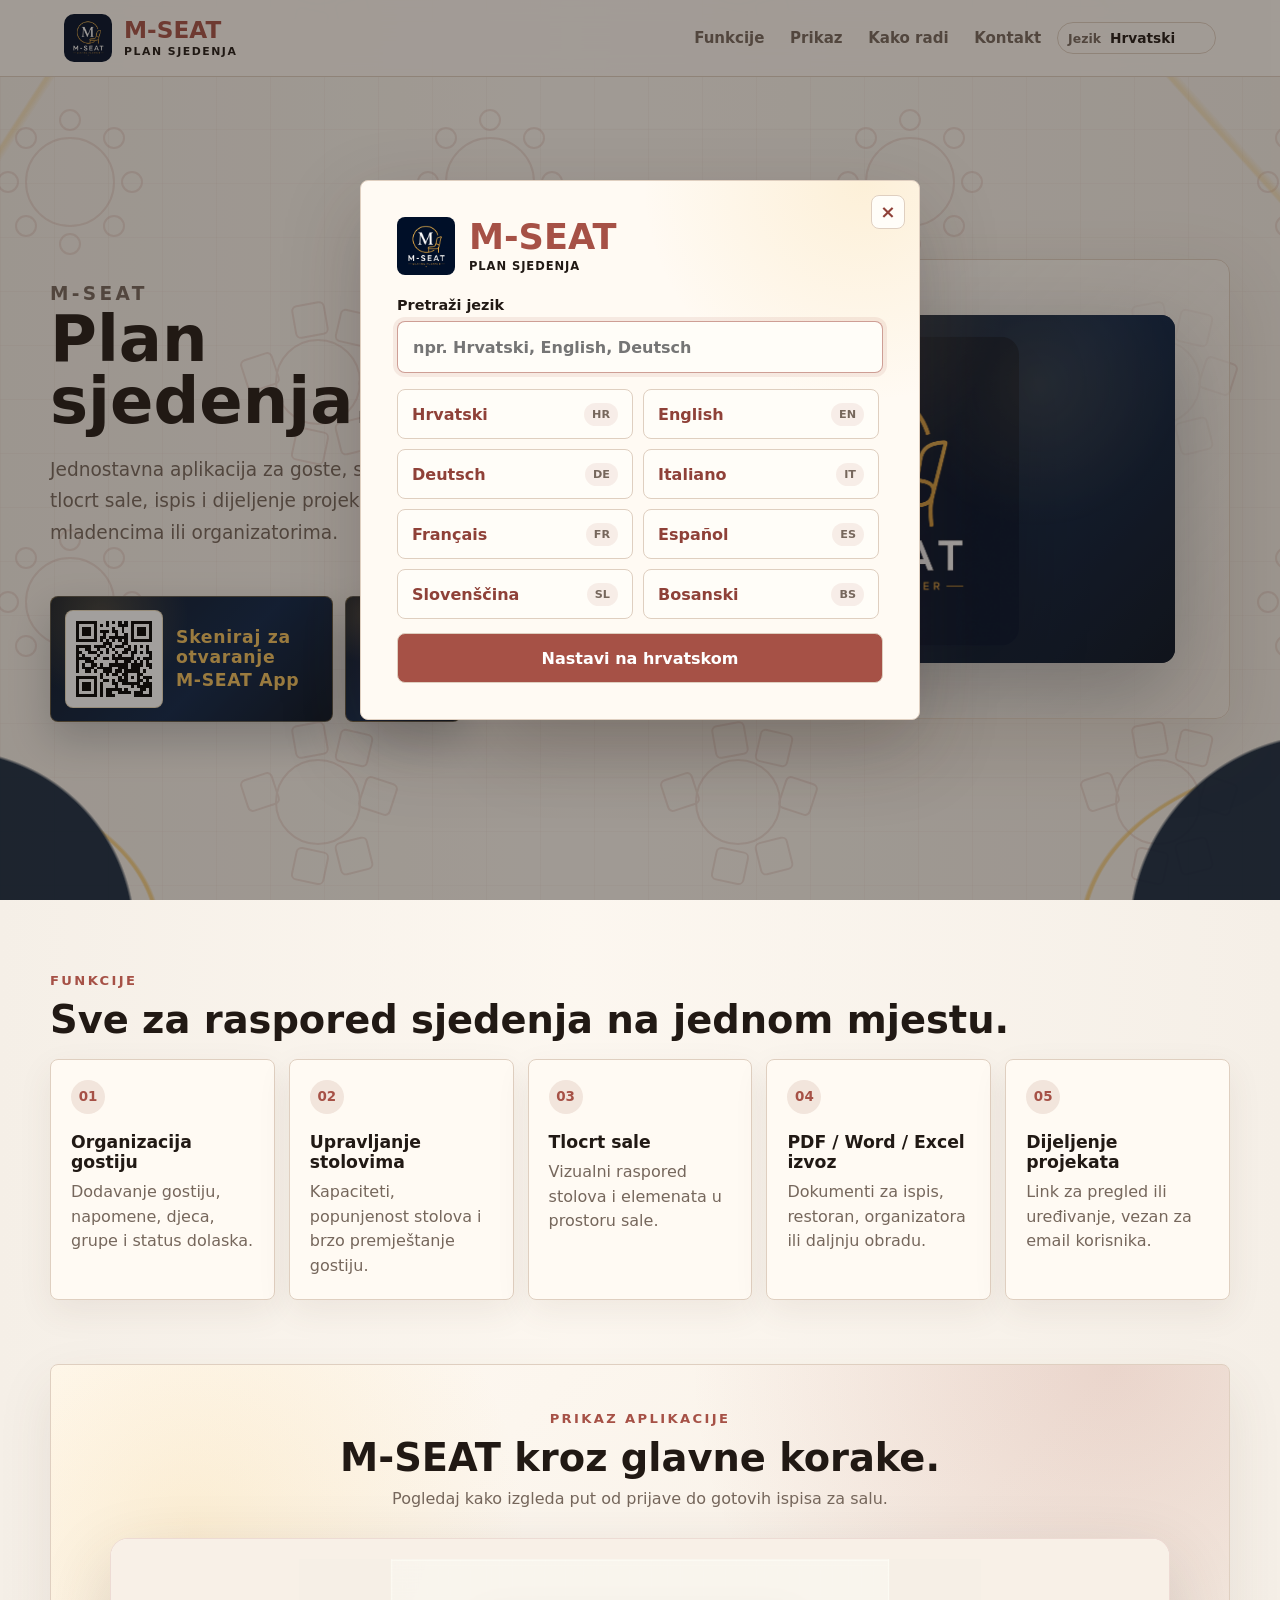
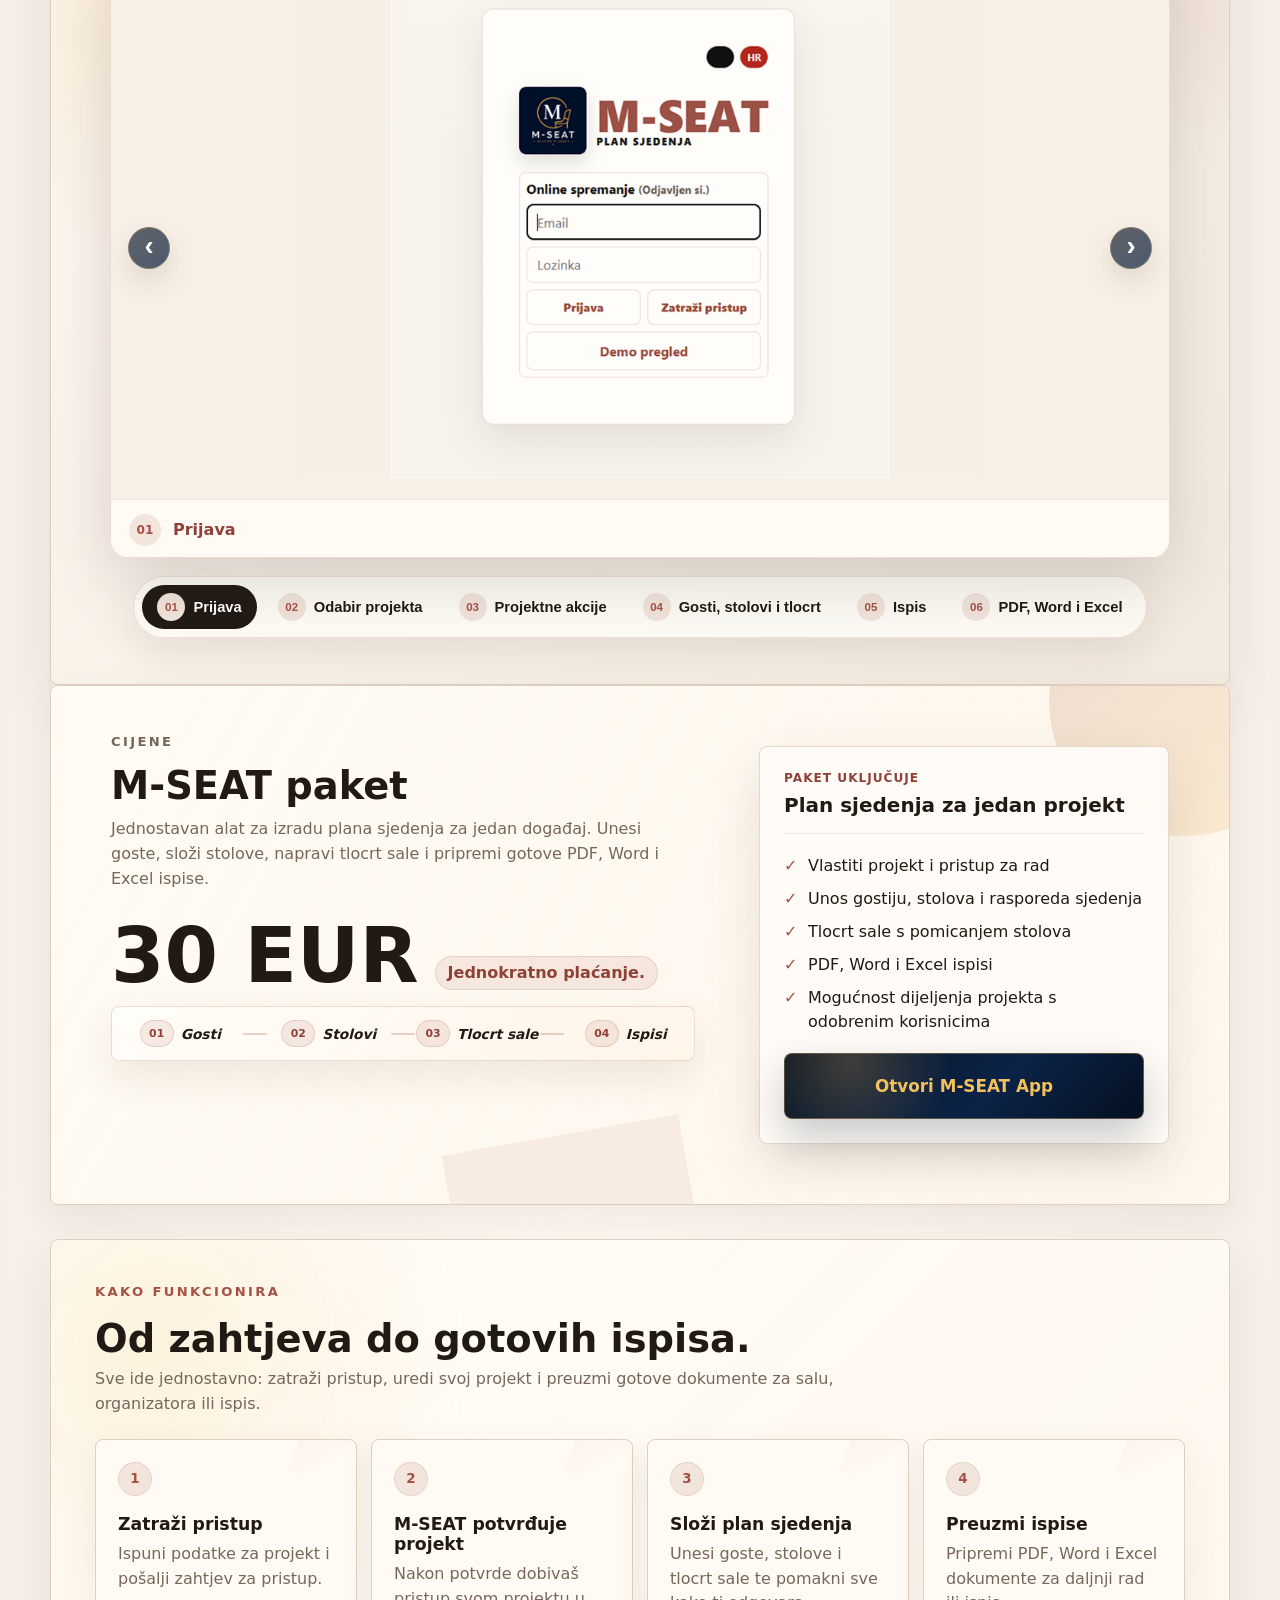
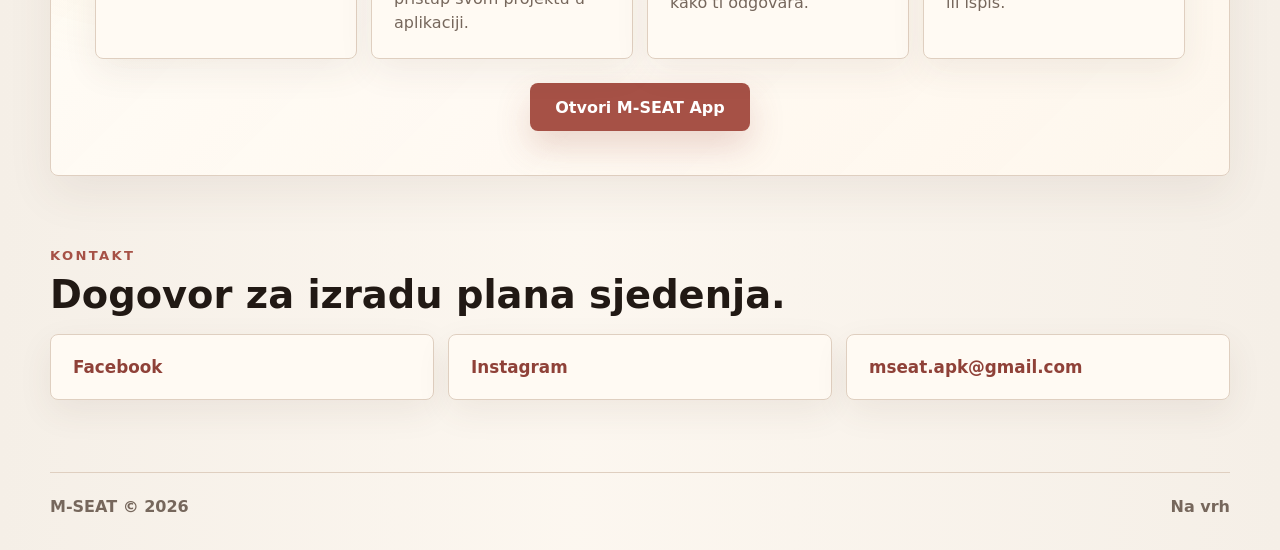
==== commit 1b1888b2: "Uredjujem prikaz aplikacije na web stranici" ====
--- a/index.html
+++ b/index.html
@@ -6,7 +6,7 @@
     <meta name="description" content="M-SEAT je aplikacija za plan sjedenja, organizaciju gostiju, stolova, tlocrta sale i izvoz dokumenata." data-i18n-attr="content:meta.description" />
     <title>M-SEAT - Plan sjedenja</title>
     <link rel="icon" href="images/logo.png" type="image/png" />
-    <link rel="stylesheet" href="css/style.css?v=20260827-1" />
+    <link rel="stylesheet" href="css/style.css?v=20260831-1" />
   </head>
   <body>
     <header class="site-header">
@@ -121,6 +121,8 @@
               <img src="images/print-details.png" alt="M-SEAT detaljne opcije za PDF, Word i Excel" data-i18n-attr="alt:images.export.alt" />
               <figcaption><span>06</span><strong data-i18n="images.export.caption">PDF, Word i Excel</strong></figcaption>
             </figure>
+            <button class="app-showcase-arrow app-showcase-arrow-prev" type="button" aria-label="Prethodna slika" data-showcase-prev>&lsaquo;</button>
+            <button class="app-showcase-arrow app-showcase-arrow-next" type="button" aria-label="Sljedeca slika" data-showcase-next>&rsaquo;</button>
           </div>
           <div class="app-showcase-tabs" role="tablist" aria-label="Prikaz M-SEAT aplikacije" data-i18n-attr="aria-label:images.tabs.aria">
             <button class="is-active" type="button" data-showcase-tab="0"><span>01</span><strong data-i18n="images.login.caption">Prijava</strong></button>
@@ -235,6 +237,6 @@
     <script src="js/i18n/translations-es.js?v=20260827-1"></script>
     <script src="js/i18n/translations-sl.js?v=20260827-1"></script>
     <script src="js/i18n/translations-bs.js?v=20260827-1"></script>
-    <script src="js/script.js?v=20260827-1"></script>
+    <script src="js/script.js?v=20260831-1"></script>
   </body>
 </html>
--- a/css/style.css
+++ b/css/style.css
@@ -15,14 +15,56 @@
 html { scroll-behavior: smooth; }
 body {
   background:
-    radial-gradient(circle at top left, rgba(166, 81, 70, 0.1), transparent 34rem),
+    radial-gradient(circle at 50% 30%, rgba(255, 253, 248, 0.72), transparent 34rem),
+    radial-gradient(circle at top left, rgba(166, 81, 70, 0.09), transparent 34rem),
     var(--bg);
   color: var(--ink);
   font-family: Inter, ui-sans-serif, system-ui, -apple-system, BlinkMacSystemFont, "Segoe UI", sans-serif;
   margin: 0;
+  min-height: 100vh;
+  overflow-x: hidden;
+  position: relative;
+}
+body::before,
+body::after {
+  content: "";
+  inset: 0;
+  pointer-events: none;
+  position: fixed;
+}
+body::before {
+  background:
+    url("data:image/svg+xml,%3Csvg width='360' height='360' viewBox='0 0 360 360' xmlns='http://www.w3.org/2000/svg'%3E%3Cg fill='none' stroke='%23a65146' stroke-width='2' opacity='.16'%3E%3Ccircle cx='76' cy='92' r='40'/%3E%3Ccircle cx='76' cy='32' r='9'/%3E%3Ccircle cx='118' cy='50' r='9'/%3E%3Ccircle cx='136' cy='92' r='9'/%3E%3Ccircle cx='118' cy='134' r='9'/%3E%3Ccircle cx='76' cy='152' r='9'/%3E%3Ccircle cx='34' cy='134' r='9'/%3E%3Ccircle cx='16' cy='92' r='9'/%3E%3Ccircle cx='34' cy='50' r='9'/%3E%3Crect x='246' y='206' width='30' height='30' rx='4' transform='rotate(10 261 221)'/%3E%3Crect x='286' y='212' width='30' height='30' rx='4' transform='rotate(-12 301 227)'/%3E%3Crect x='264' y='252' width='30' height='30' rx='4' transform='rotate(18 279 267)'/%3E%3Crect x='224' y='248' width='30' height='30' rx='4' transform='rotate(-18 239 263)'/%3E%3Crect x='226' y='166' width='30' height='30' rx='4' transform='rotate(-10 241 181)'/%3E%3Crect x='286' y='168' width='30' height='30' rx='4' transform='rotate(14 301 183)'/%3E%3Ccircle cx='260' cy='224' r='42'/%3E%3C/g%3E%3C/svg%3E"),
+    linear-gradient(90deg, rgba(166, 81, 70, 0.04) 1px, transparent 1px),
+    linear-gradient(0deg, rgba(166, 81, 70, 0.035) 1px, transparent 1px);
+  background-position: 3% 10%, 0 0, 0 0;
+  background-size: 360px 360px, 56px 56px, 56px 56px;
+  opacity: 1;
+  z-index: -2;
+}
+body::after {
+  background:
+    radial-gradient(circle at -2% 104%, #071b33 0 9rem, transparent 9.15rem),
+    radial-gradient(circle at 103% 103%, #071b33 0 10rem, transparent 10.15rem),
+    radial-gradient(ellipse at -3% 100%, transparent 0 10.8rem, rgba(242, 193, 93, 0.75) 10.9rem 11rem, transparent 11.12rem 100%),
+    radial-gradient(ellipse at 102% 100%, transparent 0 12.7rem, rgba(242, 193, 93, 0.75) 12.8rem 12.9rem, transparent 13.02rem 100%),
+    radial-gradient(ellipse at 9% 24%, transparent 0 4.5rem, rgba(166, 81, 70, 0.2) 4.58rem 4.66rem, transparent 4.74rem 100%),
+    radial-gradient(ellipse at 88% 28%, transparent 0 5.5rem, rgba(10, 32, 62, 0.18) 5.58rem 5.66rem, transparent 5.74rem 100%),
+    linear-gradient(120deg, transparent 0 8%, rgba(242, 193, 93, 0.32) 8.1% 8.25%, transparent 8.55% 100%),
+    linear-gradient(42deg, transparent 0 89%, rgba(242, 193, 93, 0.34) 89.1% 89.25%, transparent 89.55% 100%);
+  opacity: 0.88;
+  z-index: -1;
 }
 img { display: block; max-width: 100%; }
 a { color: inherit; text-decoration: none; }
+
+.site-header,
+main,
+.site-footer,
+.language-modal {
+  position: relative;
+  z-index: 1;
+}
 
 .site-header {
   align-items: center;
@@ -588,6 +630,47 @@
   justify-content: center;
   width: 32px;
 }
+.app-showcase-arrow {
+  align-items: center;
+  background:
+    linear-gradient(135deg, rgba(7, 18, 34, 0.64), rgba(10, 32, 62, 0.72));
+  backdrop-filter: blur(10px);
+  border: 1px solid rgba(242, 193, 93, 0.26);
+  border-radius: 999px;
+  box-shadow: 0 12px 28px rgba(61, 51, 45, 0.14);
+  color: #fff;
+  cursor: pointer;
+  display: inline-flex;
+  font-size: 1.72rem;
+  font-weight: 800;
+  height: 42px;
+  justify-content: center;
+  line-height: 1;
+  padding: 0 0 3px;
+  position: absolute;
+  top: 50%;
+  touch-action: manipulation;
+  transform: translateY(-50%);
+  user-select: none;
+  transition: transform 180ms ease, box-shadow 180ms ease, border-color 180ms ease;
+  width: 42px;
+  z-index: 20;
+}
+.app-showcase-arrow:hover,
+.app-showcase-arrow:focus-visible {
+  background:
+    linear-gradient(135deg, rgba(7, 18, 34, 0.78), rgba(10, 32, 62, 0.84));
+  border-color: rgba(242, 193, 93, 0.55);
+  box-shadow: 0 16px 34px rgba(61, 51, 45, 0.2);
+  outline: 0;
+  transform: translateY(-50%) scale(1.04);
+}
+.app-showcase-arrow-prev {
+  left: max(12px, calc((100% - 1060px) / 2 + 18px));
+}
+.app-showcase-arrow-next {
+  right: max(12px, calc((100% - 1060px) / 2 + 18px));
+}
 .app-showcase-tabs {
   align-items: center;
   background: rgba(255, 253, 248, 0.9);
@@ -788,7 +871,31 @@
 
 @media (max-width: 680px) {
   body {
+    background:
+      radial-gradient(circle at 8% 18%, rgba(242, 193, 93, 0.12), transparent 8rem),
+      radial-gradient(circle at 96% 64%, rgba(166, 81, 70, 0.11), transparent 9rem),
+      var(--bg);
     overflow-x: hidden;
+  }
+  body::before {
+    background:
+      url("data:image/svg+xml,%3Csvg width='260' height='260' viewBox='0 0 260 260' xmlns='http://www.w3.org/2000/svg'%3E%3Cg fill='none' stroke='%23a65146' stroke-width='1.7' opacity='.15'%3E%3Ccircle cx='54' cy='66' r='28'/%3E%3Ccircle cx='54' cy='24' r='6'/%3E%3Ccircle cx='84' cy='36' r='6'/%3E%3Ccircle cx='96' cy='66' r='6'/%3E%3Ccircle cx='84' cy='96' r='6'/%3E%3Ccircle cx='54' cy='108' r='6'/%3E%3Ccircle cx='24' cy='96' r='6'/%3E%3Ccircle cx='12' cy='66' r='6'/%3E%3Ccircle cx='24' cy='36' r='6'/%3E%3Crect x='178' y='150' width='22' height='22' rx='4' transform='rotate(10 189 161)'/%3E%3Crect x='208' y='154' width='22' height='22' rx='4' transform='rotate(-12 219 165)'/%3E%3Crect x='192' y='184' width='22' height='22' rx='4' transform='rotate(18 203 195)'/%3E%3Crect x='164' y='180' width='22' height='22' rx='4' transform='rotate(-18 175 191)'/%3E%3Ccircle cx='190' cy='164' r='30'/%3E%3C/g%3E%3C/svg%3E"),
+      linear-gradient(90deg, rgba(166, 81, 70, 0.045) 1px, transparent 1px),
+      linear-gradient(0deg, rgba(166, 81, 70, 0.04) 1px, transparent 1px);
+    background-position: -62px 90px, 0 0, 0 0;
+    background-size: 260px 260px, 42px 42px, 42px 42px;
+    mask-image: none;
+    opacity: 0.74;
+  }
+  body::after {
+    background:
+      radial-gradient(circle at -12% 102%, #071b33 0 5.4rem, transparent 5.55rem),
+      radial-gradient(circle at 112% 103%, #071b33 0 5.8rem, transparent 5.95rem),
+      radial-gradient(ellipse at -7% 100%, transparent 0 6.4rem, rgba(242, 193, 93, 0.65) 6.5rem 6.58rem, transparent 6.68rem 100%),
+      radial-gradient(ellipse at 108% 100%, transparent 0 7.3rem, rgba(242, 193, 93, 0.65) 7.4rem 7.48rem, transparent 7.58rem 100%),
+      radial-gradient(ellipse at 4% 26%, transparent 0 3.8rem, rgba(166, 81, 70, 0.18) 3.88rem 3.94rem, transparent 4.02rem 100%),
+      radial-gradient(ellipse at 96% 34%, transparent 0 4.2rem, rgba(10, 32, 62, 0.16) 4.28rem 4.34rem, transparent 4.42rem 100%);
+    opacity: 0.72;
   }
   .site-header {
     align-items: center;
@@ -982,6 +1089,29 @@
   .app-showcase-slide figcaption {
     font-size: 0.95rem;
     padding: 12px 14px;
+  }
+  .app-showcase-arrow {
+    background:
+      linear-gradient(135deg, rgba(7, 18, 34, 0.42), rgba(10, 32, 62, 0.5));
+    border-color: rgba(242, 193, 93, 0.18);
+    box-shadow: 0 8px 20px rgba(61, 51, 45, 0.1);
+    font-size: 1rem;
+    height: 28px;
+    padding-bottom: 1px;
+    top: calc(50% - 24px);
+    width: 28px;
+  }
+  .app-showcase-arrow-prev {
+    left: 6px;
+  }
+  .app-showcase-arrow-next {
+    right: 6px;
+  }
+  .app-showcase-arrow:hover,
+  .app-showcase-arrow:focus-visible {
+    background:
+      linear-gradient(135deg, rgba(7, 18, 34, 0.58), rgba(10, 32, 62, 0.66));
+    border-color: rgba(242, 193, 93, 0.34);
   }
   .app-showcase-tabs {
     border-radius: 8px;
@@ -2041,3 +2171,131 @@
   }
 }
 /* End M-SEAT first visit language modal */
+
+/* M-SEAT web background polish local start */
+body {
+  background:
+    linear-gradient(90deg, rgba(245, 239, 231, .90), rgba(255, 250, 243, .72) 45%, rgba(245, 239, 231, .90)),
+    var(--bg) !important;
+}
+
+body::before {
+  background-image:
+    url("data:image/svg+xml,%0A%3Csvg%20width%3D%22420%22%20height%3D%22420%22%20viewBox%3D%220%200%20420%20420%22%20xmlns%3D%22http%3A%2F%2Fwww.w3.org%2F2000%2Fsvg%22%3E%0A%20%20%3Cg%20fill%3D%22none%22%20stroke%3D%22%23a65146%22%20stroke-width%3D%222%22%20opacity%3D%22.18%22%3E%0A%20%20%20%20%3Ccircle%20cx%3D%2282%22%20cy%3D%2296%22%20r%3D%2244%22%2F%3E%0A%20%20%20%20%3Cg%3E%0A%20%20%20%20%20%20%3Ccircle%20cx%3D%2282%22%20cy%3D%2234%22%20r%3D%2210%22%2F%3E%3Ccircle%20cx%3D%22126%22%20cy%3D%2252%22%20r%3D%2210%22%2F%3E%0A%20%20%20%20%20%20%3Ccircle%20cx%3D%22144%22%20cy%3D%2296%22%20r%3D%2210%22%2F%3E%3Ccircle%20cx%3D%22126%22%20cy%3D%22140%22%20r%3D%2210%22%2F%3E%0A%20%20%20%20%20%20%3Ccircle%20cx%3D%2282%22%20cy%3D%22158%22%20r%3D%2210%22%2F%3E%3Ccircle%20cx%3D%2238%22%20cy%3D%22140%22%20r%3D%2210%22%2F%3E%0A%20%20%20%20%20%20%3Ccircle%20cx%3D%2220%22%20cy%3D%2296%22%20r%3D%2210%22%2F%3E%3Ccircle%20cx%3D%2238%22%20cy%3D%2252%22%20r%3D%2210%22%2F%3E%0A%20%20%20%20%3C%2Fg%3E%0A%20%20%20%20%3Ccircle%20cx%3D%22330%22%20cy%3D%22296%22%20r%3D%2242%22%2F%3E%0A%20%20%20%20%3Crect%20x%3D%22306%22%20y%3D%22218%22%20width%3D%2232%22%20height%3D%2232%22%20rx%3D%225%22%20transform%3D%22rotate(-10%20322%20234)%22%2F%3E%0A%20%20%20%20%3Crect%20x%3D%22350%22%20y%3D%22226%22%20width%3D%2232%22%20height%3D%2232%22%20rx%3D%225%22%20transform%3D%22rotate(13%20366%20242)%22%2F%3E%0A%20%20%20%20%3Crect%20x%3D%22350%22%20y%3D%22334%22%20width%3D%2232%22%20height%3D%2232%22%20rx%3D%225%22%20transform%3D%22rotate(-14%20366%20350)%22%2F%3E%0A%20%20%20%20%3Crect%20x%3D%22306%22%20y%3D%22344%22%20width%3D%2232%22%20height%3D%2232%22%20rx%3D%225%22%20transform%3D%22rotate(12%20322%20360)%22%2F%3E%0A%20%20%20%20%3Crect%20x%3D%22256%22%20y%3D%22270%22%20width%3D%2232%22%20height%3D%2232%22%20rx%3D%225%22%20transform%3D%22rotate(-18%20272%20286)%22%2F%3E%0A%20%20%20%20%3Crect%20x%3D%22374%22%20y%3D%22274%22%20width%3D%2232%22%20height%3D%2232%22%20rx%3D%225%22%20transform%3D%22rotate(18%20390%20290)%22%2F%3E%0A%20%20%3C%2Fg%3E%0A%3C%2Fsvg%3E%0A"),
+    linear-gradient(90deg, rgba(166, 81, 70, .045) 1px, transparent 1px),
+    linear-gradient(0deg, rgba(166, 81, 70, .04) 1px, transparent 1px) !important;
+  background-position:
+    -12px 86px,
+    0 76px,
+    0 76px !important;
+  background-size:
+    420px 420px,
+    54px 54px,
+    54px 54px !important;
+  opacity: .82 !important;
+  z-index: -3 !important;
+}
+
+body::after {
+  background:
+    radial-gradient(circle at -4% 104%, #071b33 0 11.5rem, transparent 11.7rem),
+    radial-gradient(circle at 104% 104%, #071b33 0 12.5rem, transparent 12.7rem),
+    radial-gradient(ellipse at -5% 104%, transparent 0 13.7rem, rgba(242, 193, 93, .74) 13.82rem 13.95rem, transparent 14.12rem),
+    radial-gradient(ellipse at 104% 104%, transparent 0 15.4rem, rgba(242, 193, 93, .72) 15.52rem 15.66rem, transparent 15.82rem),
+    linear-gradient(123deg, transparent 0 5%, rgba(242, 193, 93, .30) 5.15% 5.28%, transparent 5.65% 100%),
+    linear-gradient(48deg, transparent 0 91.2%, rgba(242, 193, 93, .30) 91.35% 91.48%, transparent 91.9% 100%) !important;
+  opacity: .92 !important;
+  z-index: -2 !important;
+}
+
+.site-header {
+  background: rgba(255, 250, 243, .9) !important;
+}
+
+.hero {
+  min-height: calc(100svh - 76px);
+}
+
+.hero-shot.hero-logo-panel {
+  background:
+    linear-gradient(135deg, rgba(255, 253, 248, .76), rgba(245, 236, 226, .58)) !important;
+  display: grid !important;
+  place-items: center !important;
+  padding: clamp(28px, 4.2vw, 56px) !important;
+}
+
+.hero-visual-cycle {
+  align-items: center !important;
+  display: grid !important;
+  justify-items: center !important;
+  place-items: center !important;
+}
+
+.hero-cycle-slide {
+  align-items: center !important;
+  justify-content: center !important;
+  justify-items: center !important;
+  place-items: center !important;
+}
+
+.hero-cycle-logo img {
+  border-radius: 18px !important;
+  height: auto !important;
+  margin: auto !important;
+  max-height: none !important;
+  max-width: none !important;
+  object-fit: contain !important;
+  transform: translateY(-4%) !important;
+  width: min(56%, 430px) !important;
+}
+
+.hero-cycle-promo img {
+  height: 100% !important;
+  object-fit: cover !important;
+  object-position: center center !important;
+  width: 100% !important;
+}
+
+.promo-banner {
+  display: none !important;
+}
+
+@media (max-width: 680px) {
+  body {
+    background:
+      linear-gradient(90deg, rgba(245, 239, 231, .94), rgba(255, 250, 243, .78) 52%, rgba(245, 239, 231, .94)),
+      var(--bg) !important;
+  }
+
+  body::before {
+    background-position:
+      -128px 66px,
+      0 64px,
+      0 64px !important;
+    background-size:
+      310px 310px,
+      38px 38px,
+      38px 38px !important;
+    opacity: .68 !important;
+  }
+
+  body::after {
+    background:
+      radial-gradient(circle at -20% 106%, #071b33 0 5rem, transparent 5.12rem),
+      radial-gradient(circle at 120% 106%, #071b33 0 5.5rem, transparent 5.62rem),
+      radial-gradient(ellipse at -12% 106%, transparent 0 6.2rem, rgba(242, 193, 93, .62) 6.28rem 6.36rem, transparent 6.5rem),
+      radial-gradient(ellipse at 112% 106%, transparent 0 7.1rem, rgba(242, 193, 93, .62) 7.18rem 7.26rem, transparent 7.4rem) !important;
+    opacity: .86 !important;
+  }
+
+  .hero-shot.hero-logo-panel {
+    padding: 12px !important;
+  }
+
+  .hero-cycle-logo img {
+    max-height: 86% !important;
+    max-width: 86% !important;
+    transform: none !important;
+  }
+}
+/* M-SEAT web background polish local end */
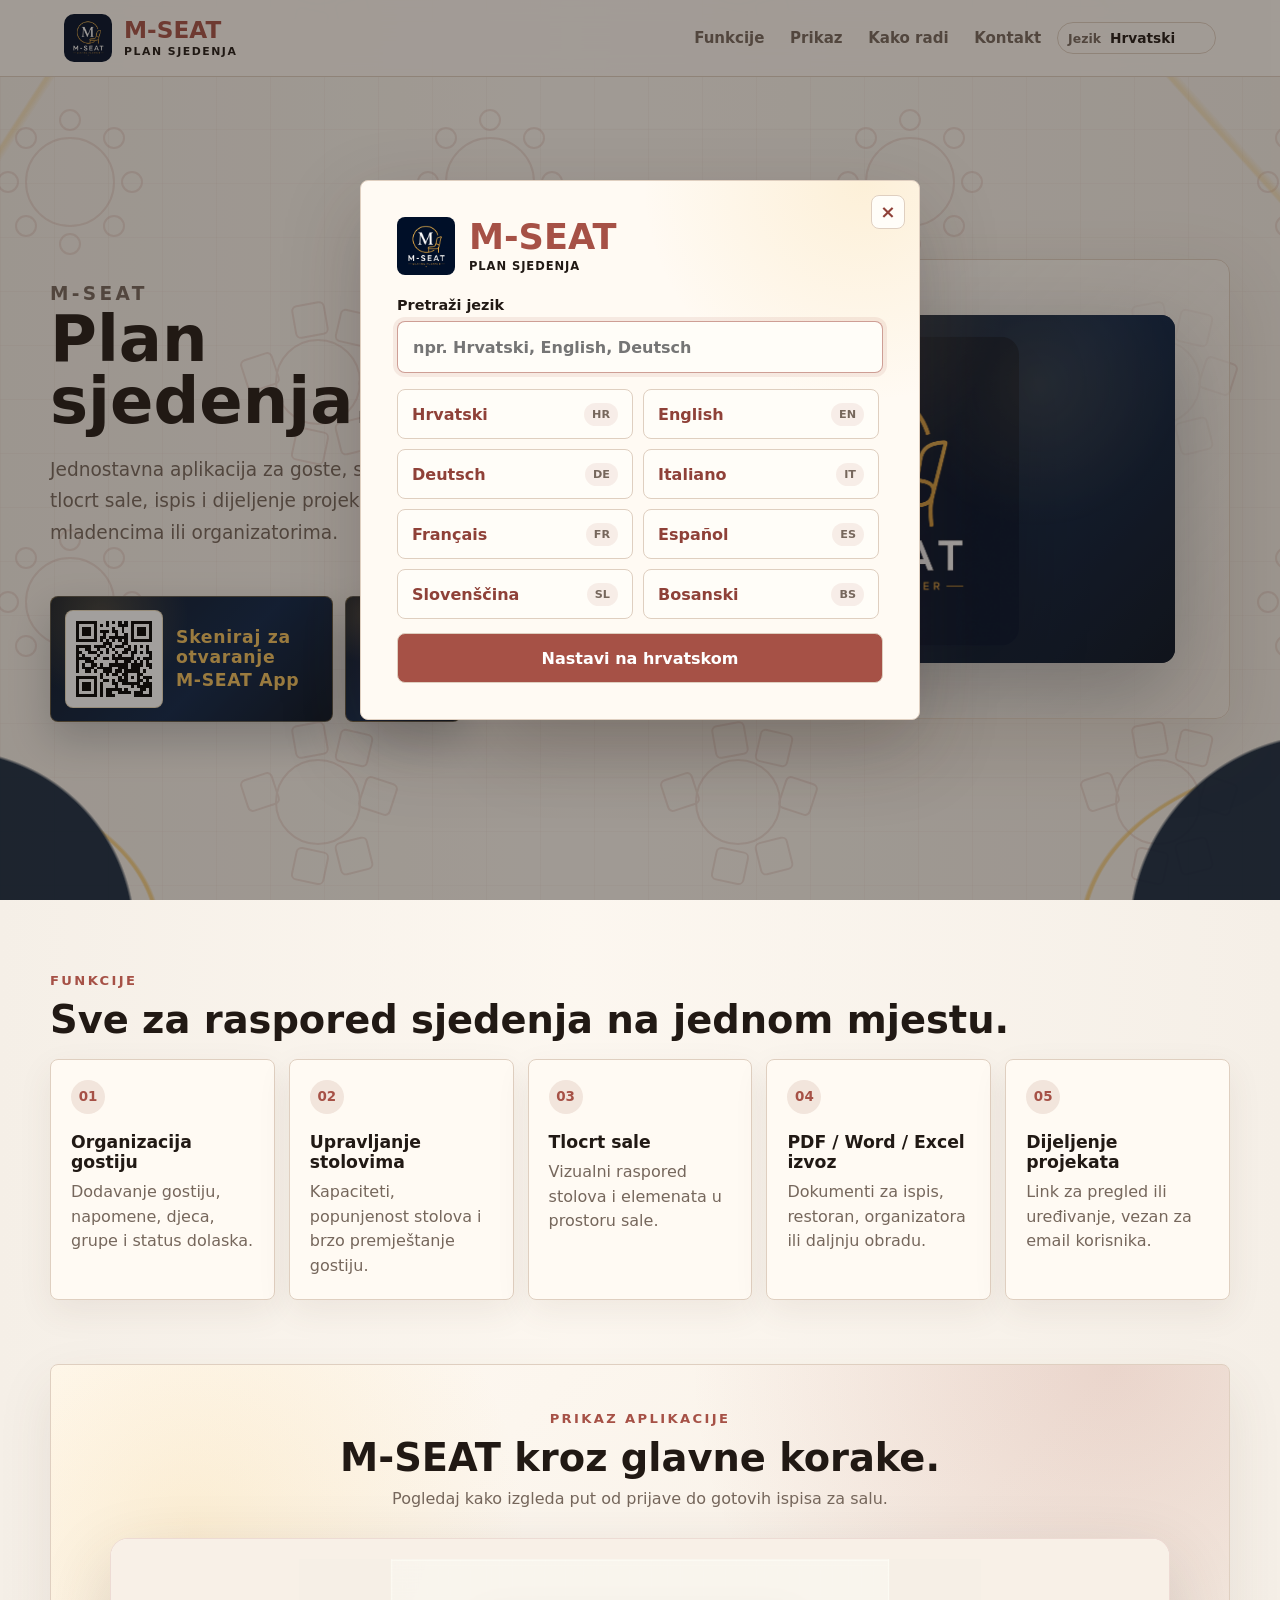
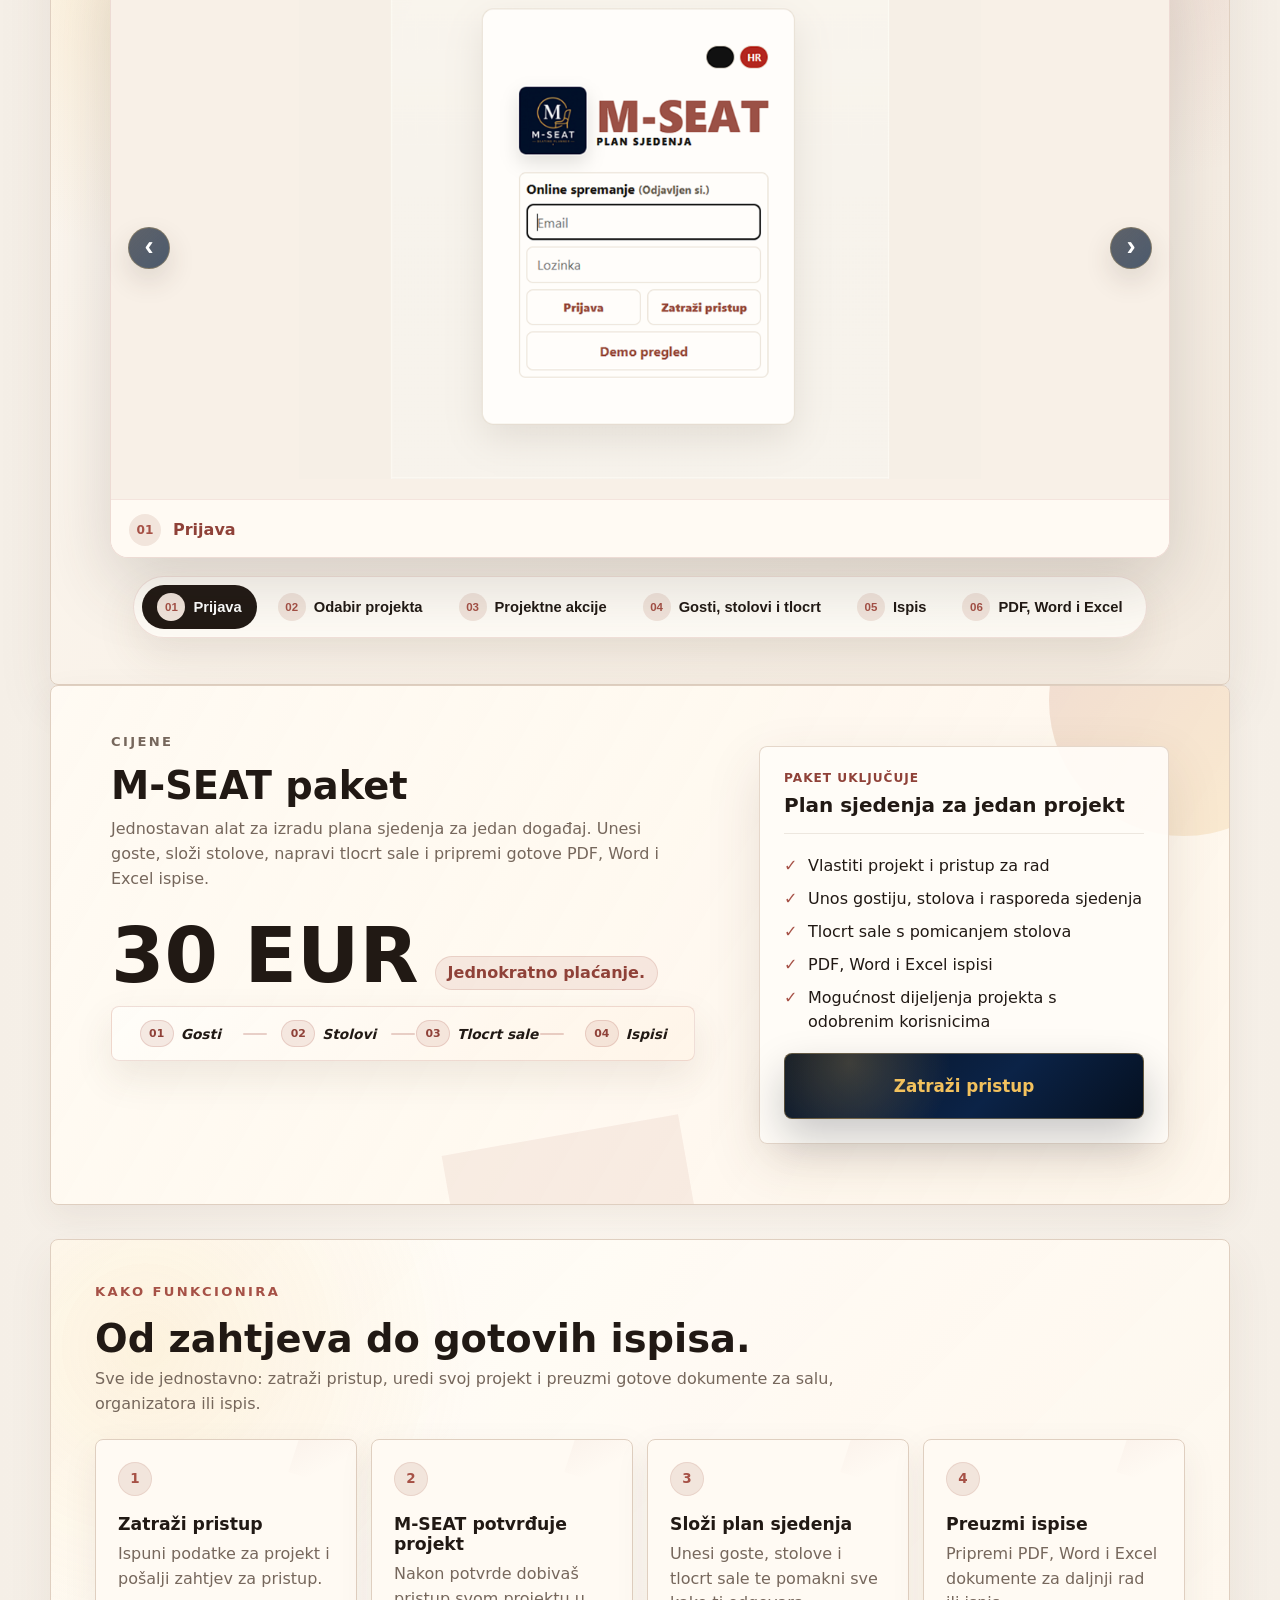
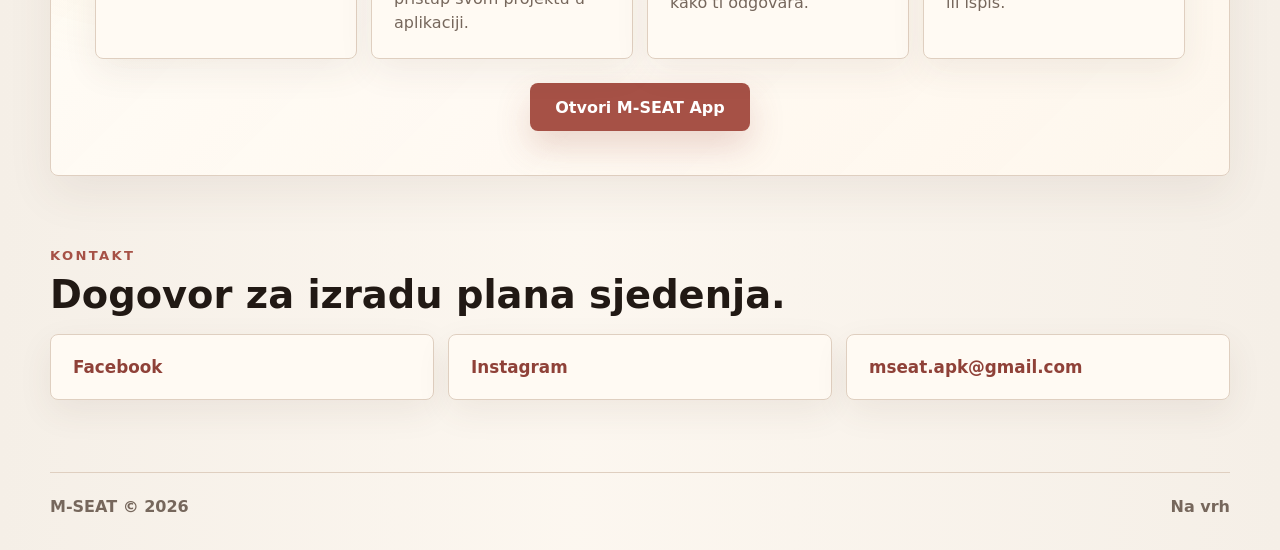
==== commit e13ceb04: "Povezi cjenik s obrascem za M-SEAT paket" ====
--- a/index.html
+++ b/index.html
@@ -166,8 +166,8 @@
             <li data-i18n="pricing.featureExports">PDF, Word i Excel ispisi</li>
             <li data-i18n="pricing.featureShare">Mogućnost dijeljenja projekta s odobrenim korisnicima</li>
           </ul>
-          <a class="hero-link-panel pricing-button" href="https://app.m-seat.com/" target="_blank" rel="noreferrer">
-            <span data-i18n="pricing.cta">Otvori M-SEAT App</span>
+          <a class="hero-link-panel pricing-button" href="https://app.m-seat.com/?access=standard" target="_blank" rel="noreferrer">
+            <span data-i18n="how.guests.title">Zatraži pristup</span>
           </a>
         </div>
       </section>
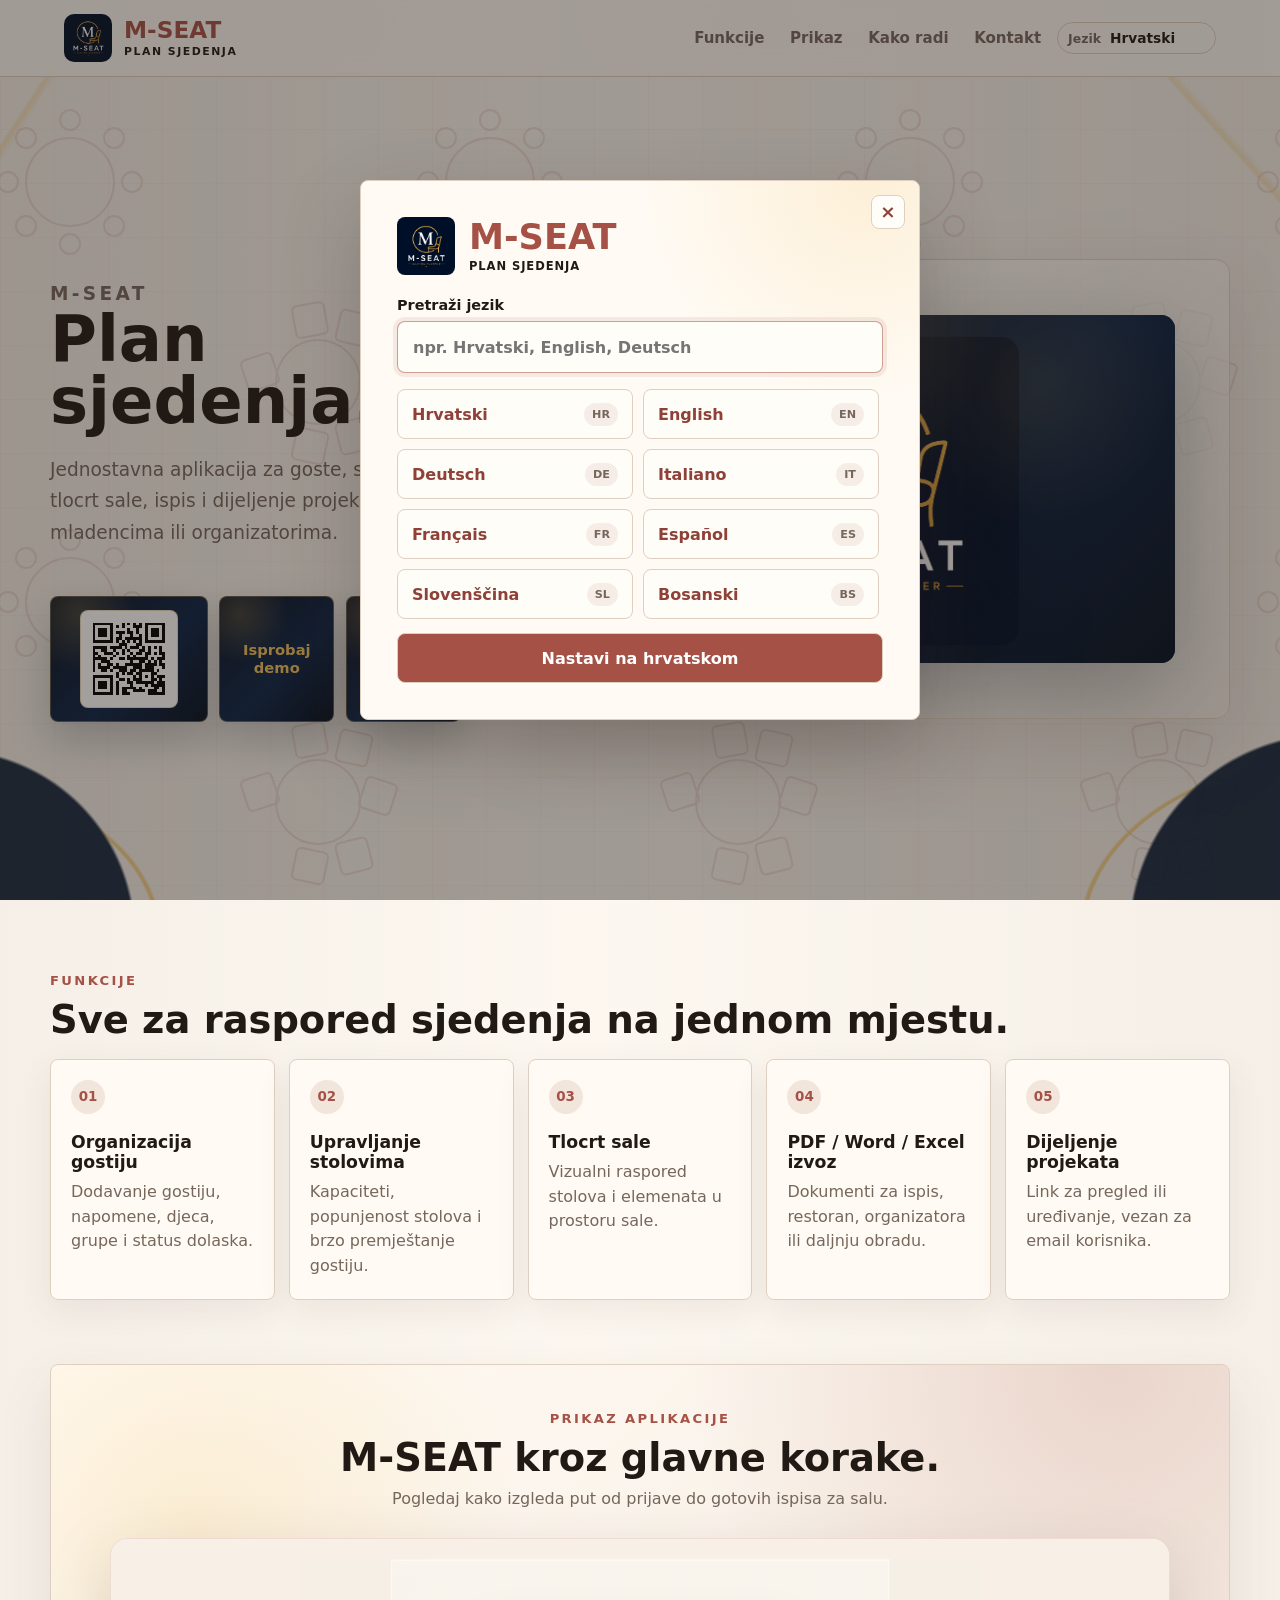
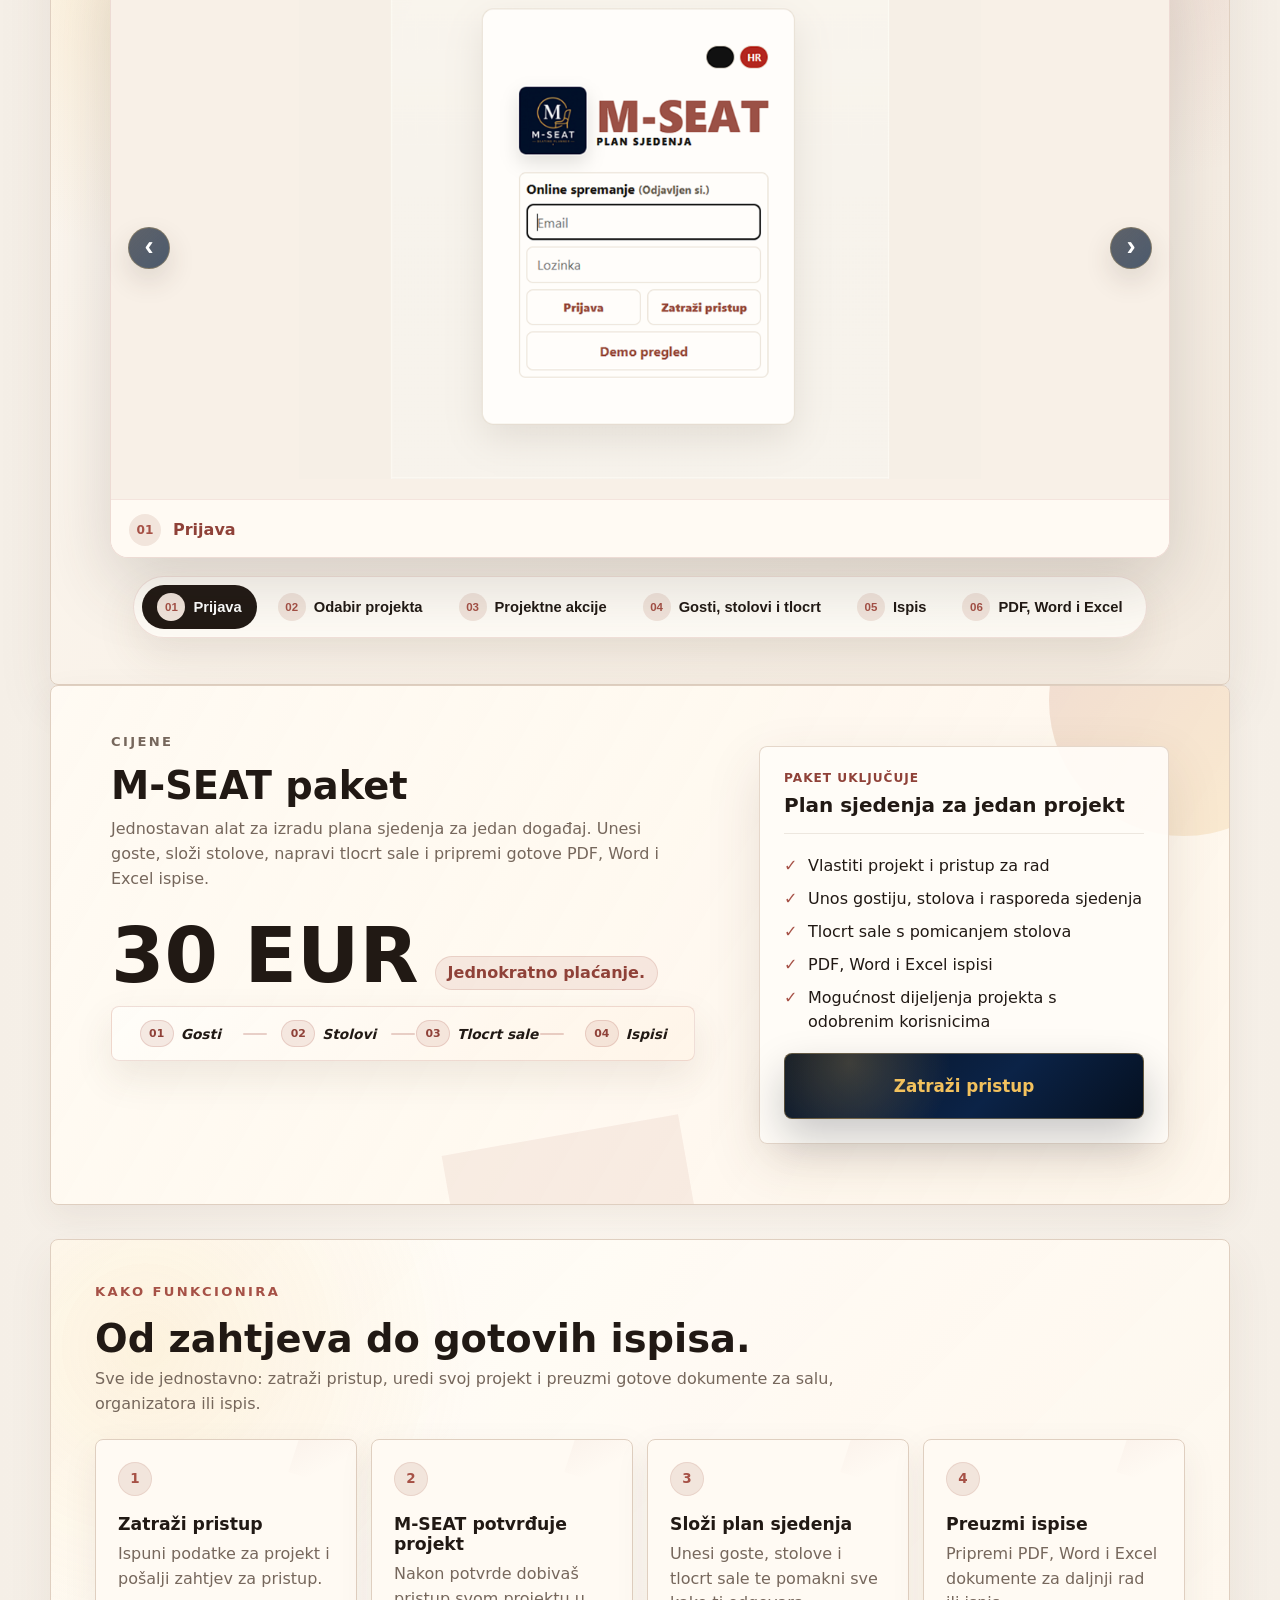
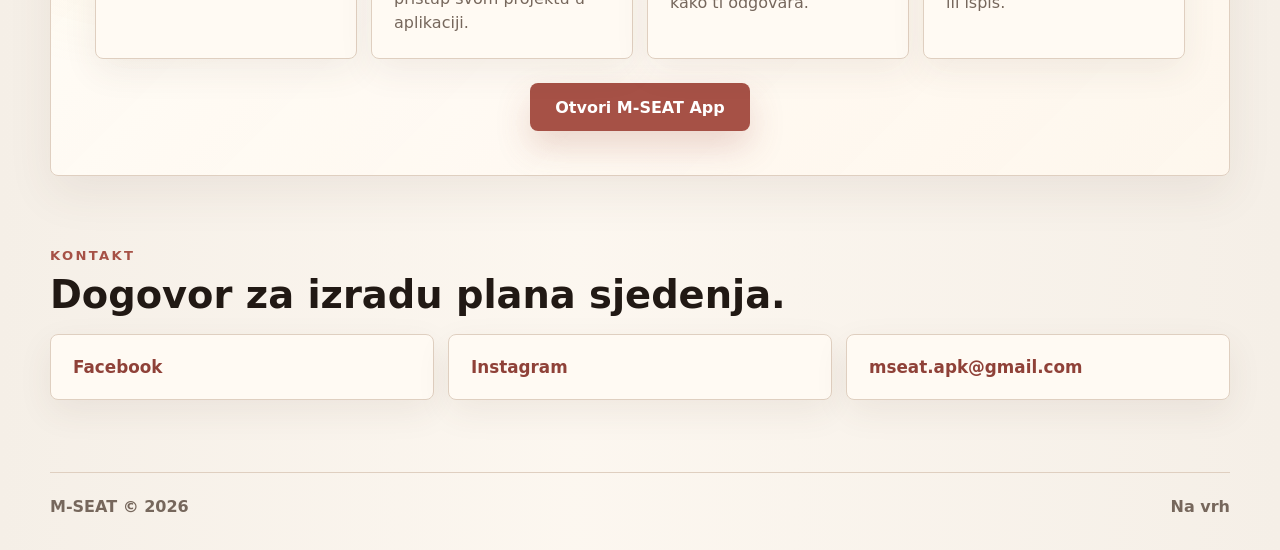
==== commit 3000adc7: "Dodaj Isprobaj demo uz QR kod i Kontakt" ====
--- a/index.html
+++ b/index.html
@@ -6,7 +6,7 @@
     <meta name="description" content="M-SEAT je aplikacija za plan sjedenja, organizaciju gostiju, stolova, tlocrta sale i izvoz dokumenata." data-i18n-attr="content:meta.description" />
     <title>M-SEAT - Plan sjedenja</title>
     <link rel="icon" href="images/logo.png" type="image/png" />
-    <link rel="stylesheet" href="css/style.css?v=20260831-1" />
+    <link rel="stylesheet" href="css/style.css?v=20261126-1" />
   </head>
   <body>
     <header class="site-header">
@@ -60,13 +60,9 @@
             <span class="hero-qr-frame" aria-hidden="true">
               <img src="images/mseat-qr-app.png" alt="" />
             </span>
-            <span class="hero-qr-text">
-              <strong>
-                <span data-i18n="hero.qr.scan.primary">Skeniraj za</span>
-                <span data-i18n="hero.qr.scan.secondary">otvaranje</span>
-              </strong>
-              <span>M-SEAT App</span>
-            </span>
+          </a>
+          <a class="hero-link-panel hero-contact-link hero-demo-button" href="https://app.m-seat.com/?demo=1" target="_blank" rel="noopener">
+            <span data-i18n="hero.try">Isprobaj demo</span>
           </a>
           <a class="hero-link-panel hero-contact-link" href="#kontakt" aria-label="Kontakt" data-i18n-attr="aria-label:hero.contact">
             <span data-i18n="hero.contact">Kontakt</span>
@@ -229,14 +225,14 @@
       </div>
     </div>
 
-    <script src="js/i18n/translations-hr.js?v=20260827-1"></script>
-    <script src="js/i18n/translations-en.js?v=20260827-1"></script>
-    <script src="js/i18n/translations-de.js?v=20260827-1"></script>
-    <script src="js/i18n/translations-it.js?v=20260827-1"></script>
-    <script src="js/i18n/translations-fr.js?v=20260827-1"></script>
-    <script src="js/i18n/translations-es.js?v=20260827-1"></script>
-    <script src="js/i18n/translations-sl.js?v=20260827-1"></script>
-    <script src="js/i18n/translations-bs.js?v=20260827-1"></script>
+    <script src="js/i18n/translations-hr.js?v=20261126-1"></script>
+    <script src="js/i18n/translations-en.js?v=20261126-1"></script>
+    <script src="js/i18n/translations-de.js?v=20261126-1"></script>
+    <script src="js/i18n/translations-it.js?v=20261126-1"></script>
+    <script src="js/i18n/translations-fr.js?v=20261126-1"></script>
+    <script src="js/i18n/translations-es.js?v=20261126-1"></script>
+    <script src="js/i18n/translations-sl.js?v=20261126-1"></script>
+    <script src="js/i18n/translations-bs.js?v=20261126-1"></script>
     <script src="js/script.js?v=20260831-1"></script>
   </body>
 </html>
--- a/css/style.css
+++ b/css/style.css
@@ -166,11 +166,12 @@
 }
 .hero-link-row {
   align-items: stretch;
-  display: flex;
-  flex-wrap: wrap;
-  gap: 12px;
+  display: grid;
+  gap: clamp(8px, 0.9vw, 12px);
   grid-area: links;
+  grid-template-columns: minmax(0, 1fr) repeat(2, clamp(82px, 9vw, 116px));
   margin-top: 24px;
+  width: 100%;
 }
 .primary-button,
 .secondary-button {
@@ -225,11 +226,10 @@
   left: 118%;
 }
 .hero-qr-link {
-  flex: 1 1 276px;
-  gap: 13px;
-  max-width: 292px;
+  justify-content: center;
   min-height: 126px;
-  padding: 13px 14px;
+  min-width: 0;
+  padding: 13px 8px;
 }
 .hero-qr-frame {
   background: #ffffff;
@@ -238,38 +238,14 @@
   box-shadow: inset 0 0 0 5px #ffffff;
   display: grid;
   flex: 0 0 auto;
-  height: 98px;
+  aspect-ratio: 1;
   place-items: center;
-  width: 98px;
+  width: min(100%, 98px);
 }
 .hero-qr-frame img {
-  height: 88px;
+  height: 88%;
   image-rendering: pixelated;
-  width: 88px;
-}
-.hero-qr-text {
-  align-items: start;
-  display: grid;
-  gap: 4px;
-  line-height: 1.08;
-  position: relative;
-  z-index: 1;
-}
-.hero-qr-text strong {
-  display: grid;
-  gap: 1px;
-  font-size: 0.96rem;
-  font-weight: 850;
-}
-.hero-qr-text strong span {
-  display: block;
-}
-.hero-qr-text span {
-  color: #f2c15d;
-  display: block;
-  font-size: 1.08rem;
-  font-weight: 900;
-  letter-spacing: 0.04em;
+  width: 88%;
 }
 .hero-contact-link {
   align-content: center;
@@ -277,8 +253,16 @@
   gap: 5px;
   justify-content: center;
   min-height: 126px;
-  padding: 16px 18px;
-  width: 116px;
+  min-width: 0;
+  padding: 16px 8px;
+}
+.hero-demo-button {
+  overflow-wrap: anywhere;
+  text-align: center;
+}
+.hero-contact-link.hero-demo-button span {
+  font-size: 0.92rem;
+  line-height: 1.2;
 }
 .hero-contact-link span {
   color: #f2c15d;
@@ -969,11 +953,7 @@
     margin-top: 16px;
   }
   .hero-link-row {
-    display: grid;
-    gap: 10px;
-    grid-template-columns: minmax(0, 1fr) 104px;
     margin-top: 0;
-    width: 100%;
   }
   .hero-logo-panel {
     min-height: 0;
@@ -984,31 +964,13 @@
     max-width: 90%;
     transform: none;
   }
-  .hero-qr-link {
-    flex: none;
-    max-width: 100%;
-    min-height: 112px;
-    padding: 11px 12px;
-    width: 100%;
-  }
-  .hero-qr-frame {
-    height: 90px;
-    width: 90px;
-  }
-  .hero-qr-frame img {
-    height: 80px;
-    width: 80px;
-  }
-  .hero-qr-text strong {
-    font-size: 0.9rem;
-  }
-  .hero-qr-text span {
-    font-size: 1rem;
-  }
+  .hero-qr-link,
   .hero-contact-link {
     min-height: 112px;
-    padding: 14px 12px;
-    width: 100%;
+    padding-block: 10px;
+  }
+  .hero-qr-frame {
+    width: min(100%, 90px);
   }
   .pricing {
     align-items: stretch;
